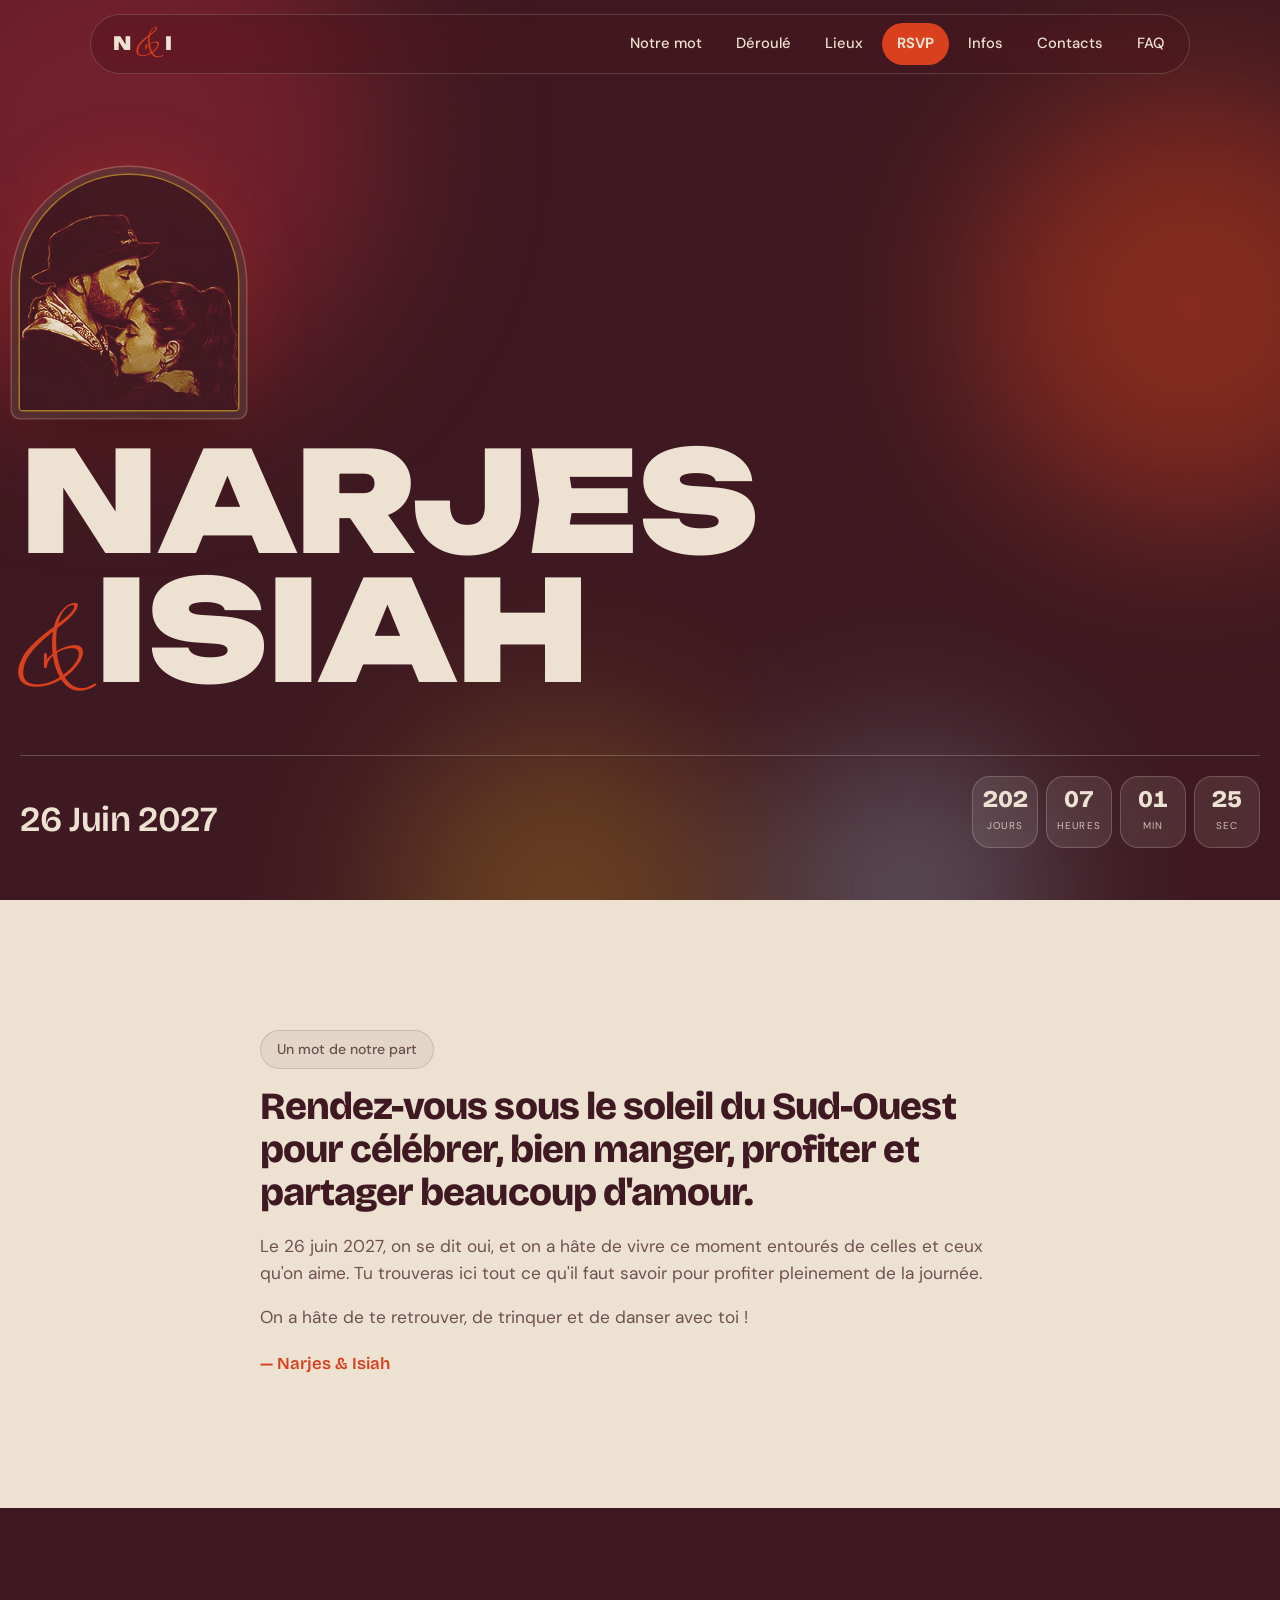
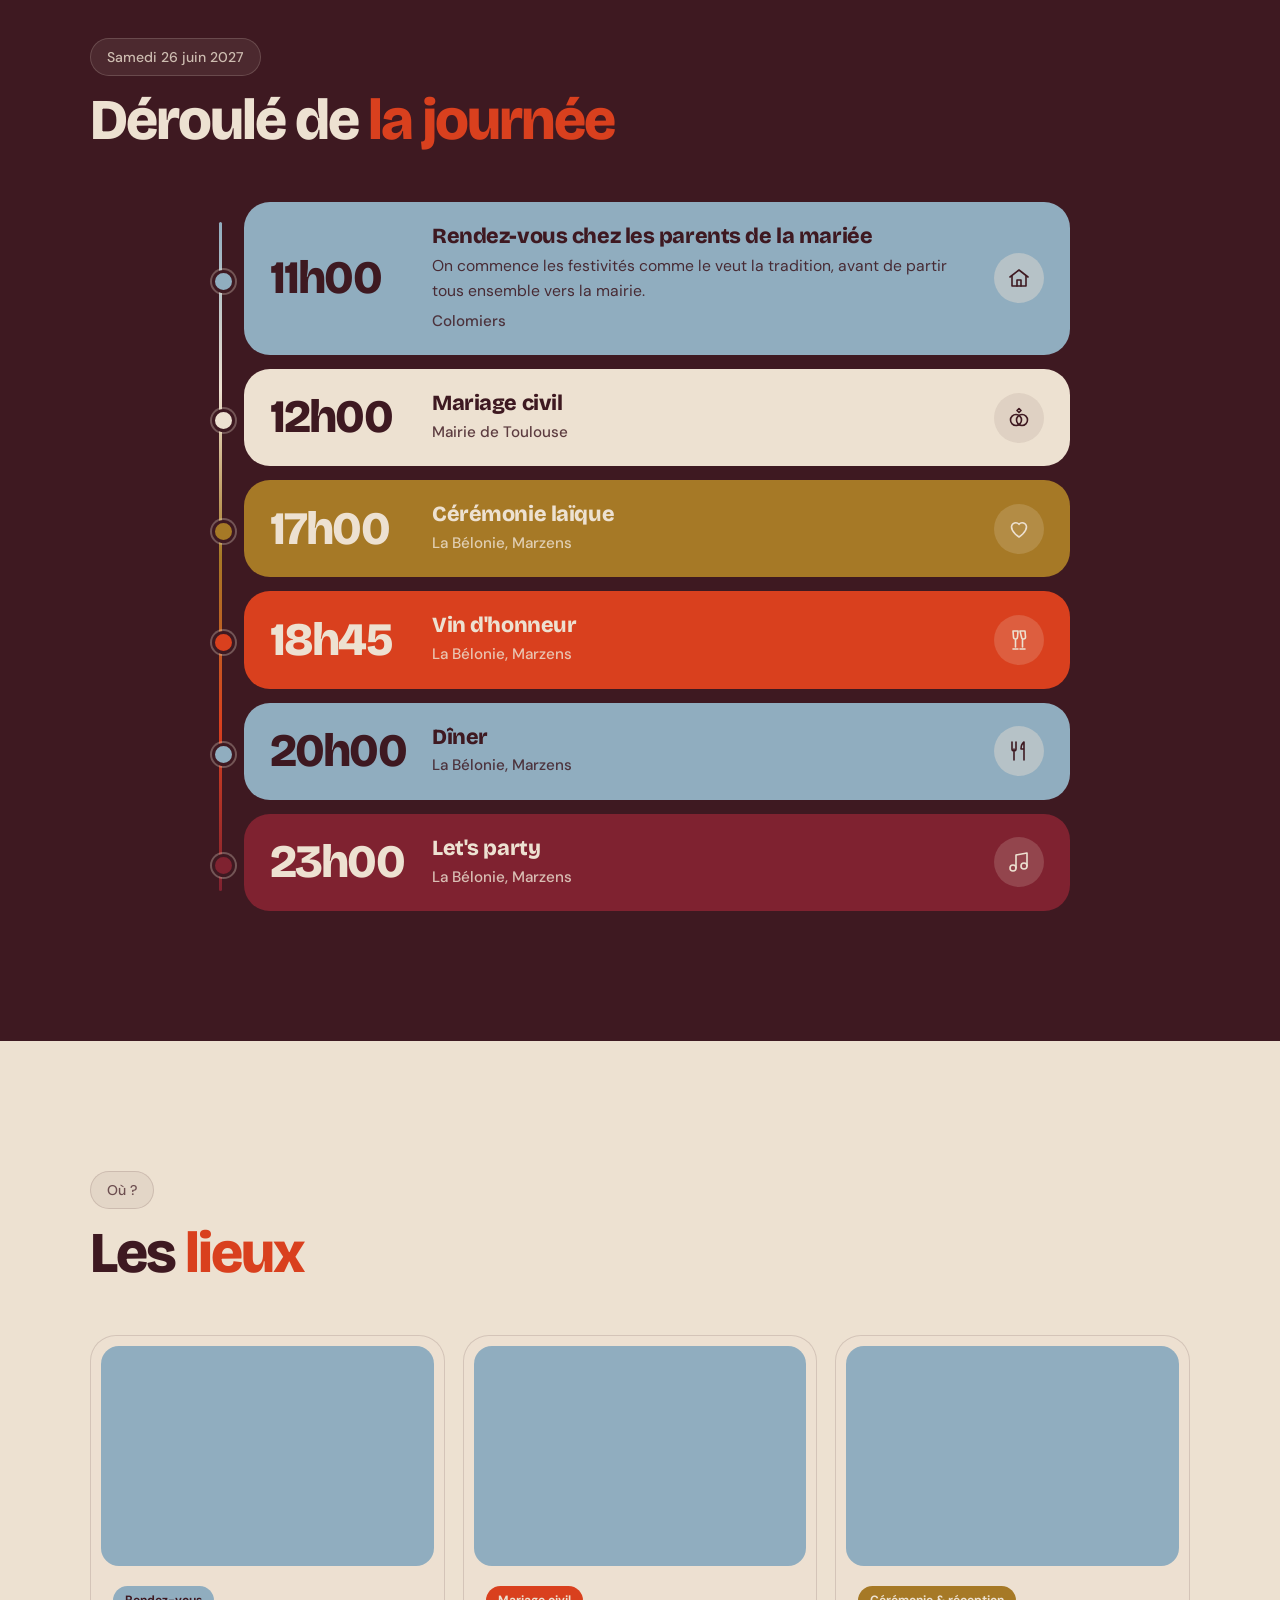
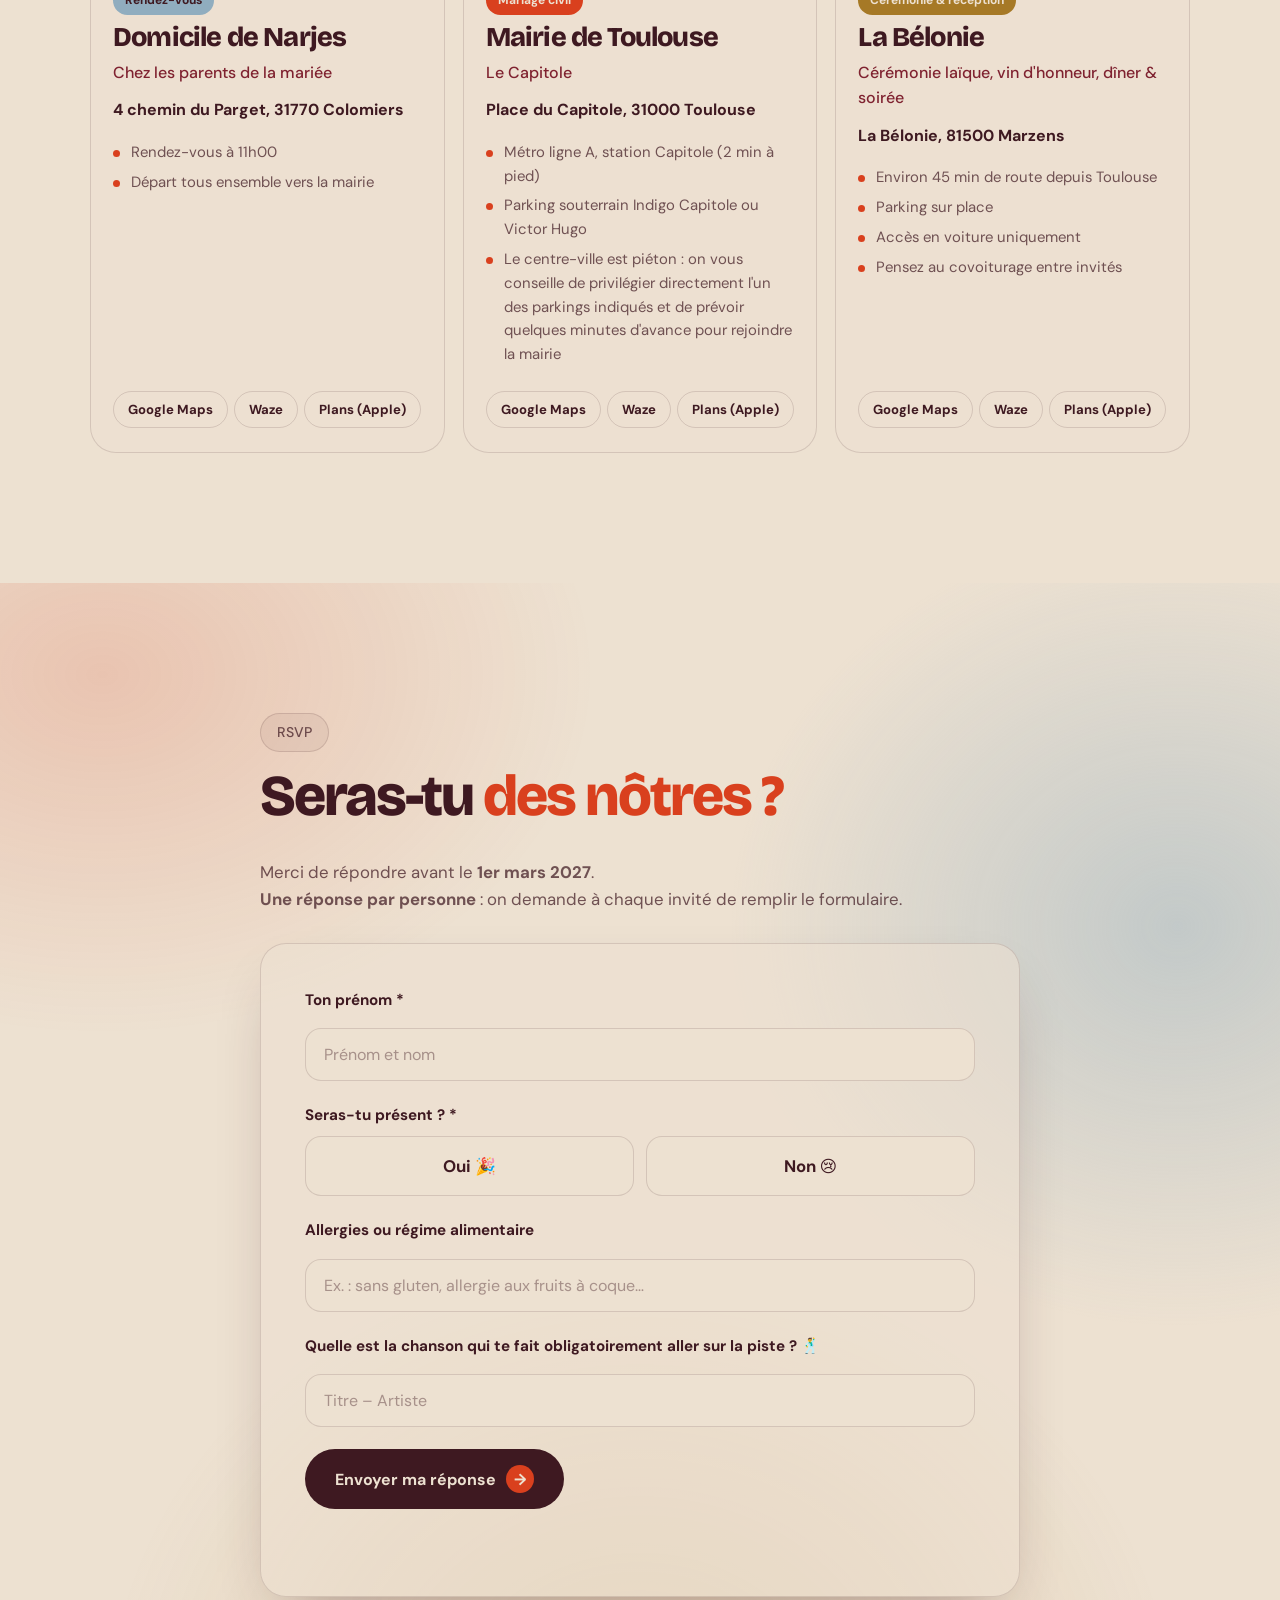
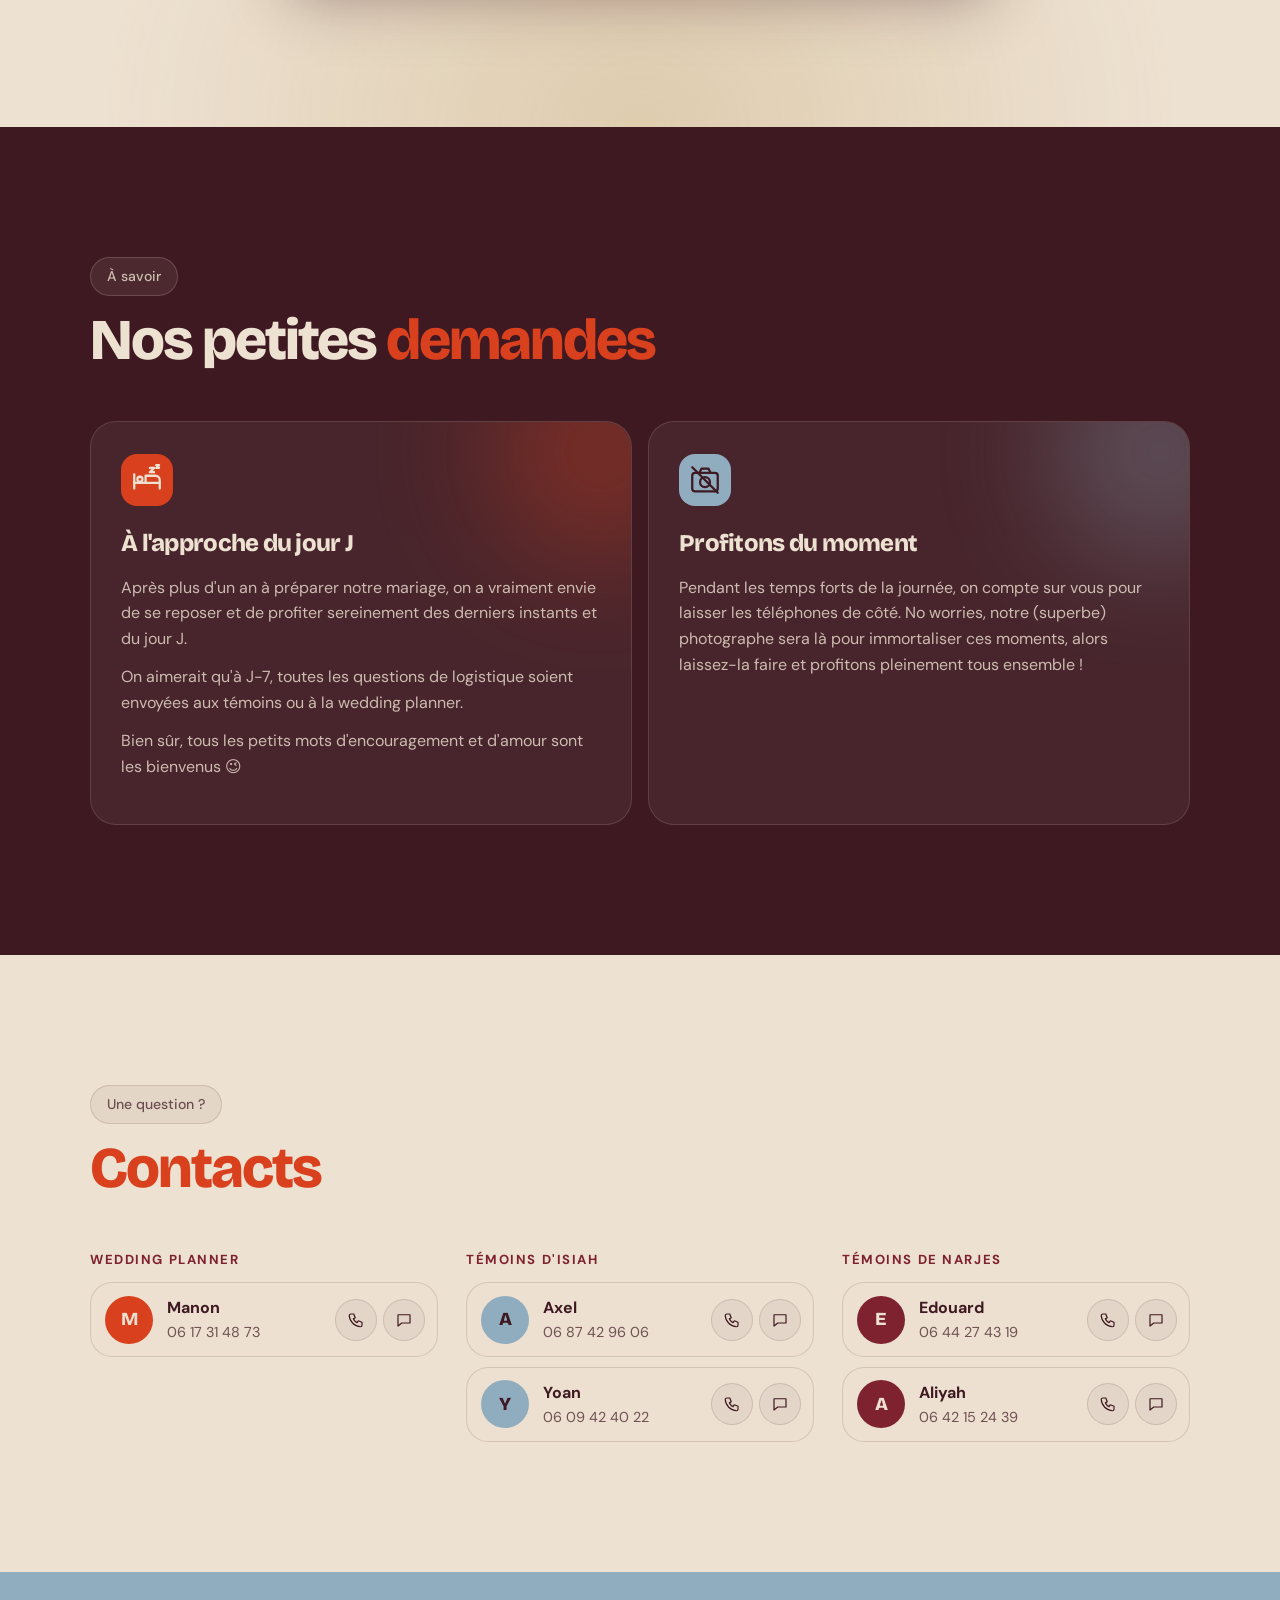
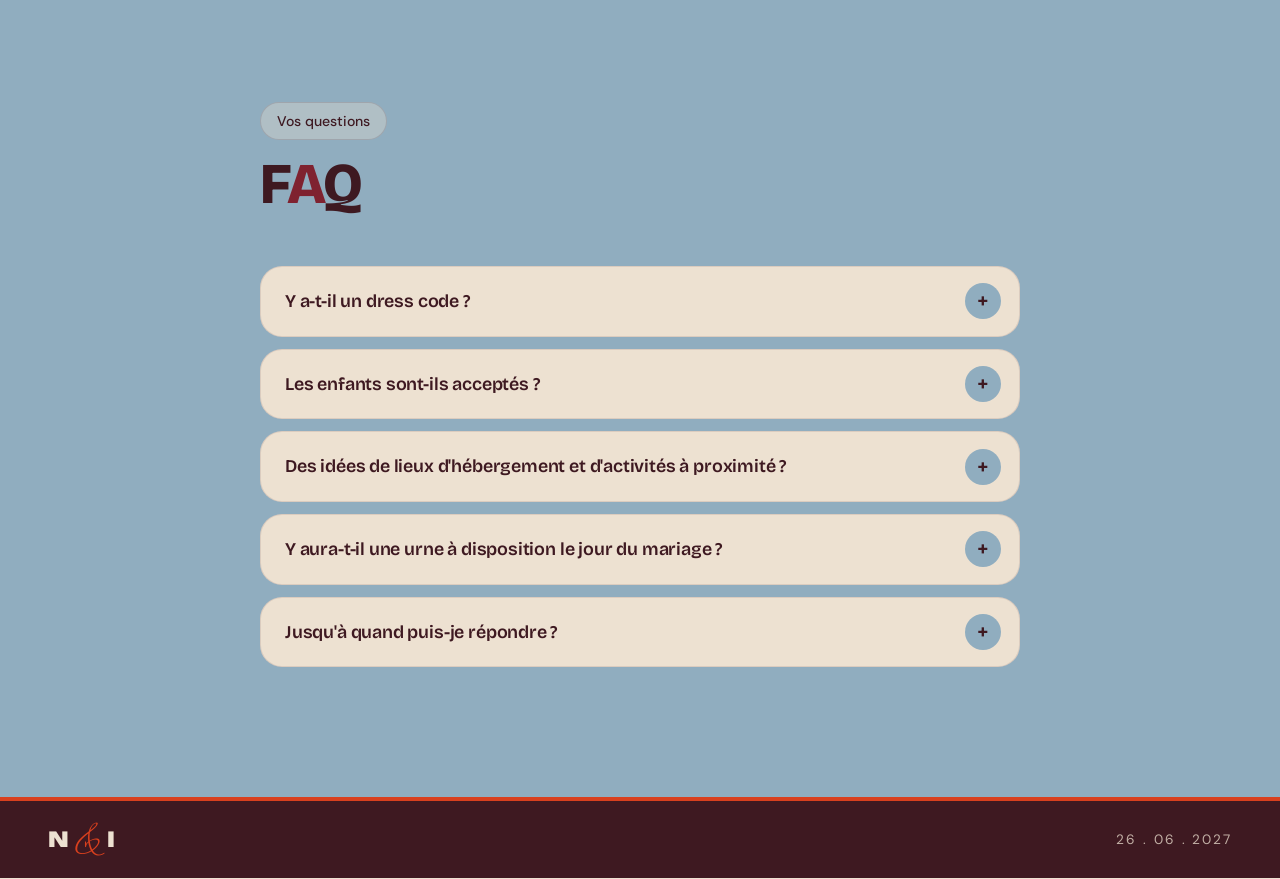
==== index.html @ 81d5602d "Add files via upload" ====
<!doctype html>
<html lang="fr">
<head>
  <meta charset="utf-8">
  <meta name="viewport" content="width=device-width, initial-scale=1">
  <title>Narjes & Isiah · 26.06.2027</title>
  <meta name="description" content="Toutes les infos pour célébrer le mariage de Narjes et Isiah.">
  <meta property="og:title" content="Narjes & Isiah · 26.06.2027">
  <meta property="og:description" content="Déroulé de la journée, lieux, RSVP et informations.">
  <meta property="og:image" content="accueil.jpg">
  <meta name="theme-color" content="#3E1921">
  <link rel="icon" href="data:image/svg+xml,<svg xmlns='http://www.w3.org/2000/svg' viewBox='0 0 100 100'><rect width='100' height='100' rx='22' fill='%233E1921'/><text x='50' y='66' font-size='44' text-anchor='middle' fill='%23EDE1D1' font-family='Arial Black'>N&amp;I</text></svg>">
  <link rel="preconnect" href="https://fonts.googleapis.com">
  <link rel="preconnect" href="https://fonts.gstatic.com" crossorigin>
  <link href="https://fonts.googleapis.com/css2?family=Unbounded:wght@700;900&family=Bricolage+Grotesque:opsz,wght@12..96,400;12..96,600;12..96,800&family=DM+Sans:ital,opsz,wght@0,9..40,400;0,9..40,500;0,9..40,700;1,9..40,400&family=Mrs+Saint+Delafield&display=swap" rel="stylesheet">
  <link rel="stylesheet" href="style.css?v=12">
</head>
<body>

<nav class="nav" id="nav">
  <a href="#accueil" class="nav-logo" aria-label="Accueil">N <span>&amp;</span> I</a>
  <ul class="nav-links" id="nav-links">
    <li><a href="#mot">Notre mot</a></li>
    <li><a href="#programme">Déroulé</a></li>
    <li><a href="#lieux">Lieux</a></li>
    <li><a href="#rsvp" class="nav-rsvp">RSVP</a></li>
    <li><a href="#infos">Infos</a></li>
    <li><a href="#contacts">Contacts</a></li>
    <li><a href="#faq">FAQ</a></li>
  </ul>
  <button class="nav-toggle" aria-label="Menu" aria-expanded="false" id="nav-toggle"><span></span><span></span></button>
</nav>

<!-- ACCUEIL -->
<header class="hero" id="accueil">
  <div class="blob b1"></div><div class="blob b2"></div><div class="blob b3"></div><div class="blob b4"></div>
  <div class="hero-contenu" id="hero-contenu">
    <figure class="hero-dessin"><img src="dessin.jpg" alt="Dessin de Narjes et Isiah"></figure>
    <h1 class="hero-titre" id="hero-titre">
      <span class="ligne" id="nom-a"></span>
      <span class="ligne"><span class="et">&amp;</span><span id="nom-b"></span></span>
    </h1>
    <div class="hero-bas">
      <p class="hero-date" id="hero-date"></p>
      <div class="compteur" id="compteur" aria-label="Compte à rebours">
        <div><b id="cd-j">–</b><span>jours</span></div>
        <div><b id="cd-h">–</b><span>heures</span></div>
        <div><b id="cd-m">–</b><span>min</span></div>
        <div><b id="cd-s">–</b><span>sec</span></div>
      </div>
    </div>
  </div>
</header>

<main>
  <!-- UN MOT -->
  <section class="section" id="mot">
    <div class="conteneur etroit mot apparait">
      <p class="etiquette">Un mot de notre part</p>
      <p class="mot-accroche" id="mot-accroche"></p>
      <div id="mot-texte"></div>
      <p class="mot-signature">— <span id="mot-signature"></span></p>
    </div>
  </section>

  <!-- DÉROULÉ -->
  <section class="section s-sombre" id="programme">
    <div class="conteneur">
      <p class="etiquette"><span id="programme-date"></span></p>
      <h2 class="titre">Déroulé de <em>la journée</em></h2>
      <ol class="timeline" id="timeline"></ol>
    </div>
  </section>

  <!-- LIEUX -->
  <section class="section" id="lieux">
    <div class="conteneur">
      <p class="etiquette">Où ?</p>
      <h2 class="titre">Les <em>lieux</em></h2>
      <div class="lieux" id="lieux-liste"></div>
    </div>
  </section>

  <!-- RSVP -->
  <section class="section s-degrade" id="rsvp">
    <div class="conteneur etroit">
      <p class="etiquette">RSVP</p>
      <h2 class="titre">Seras-tu <em>des nôtres&nbsp;?</em></h2>
      <p class="intro">Merci de répondre avant le <strong id="date-limite"></strong>.<br>
        <strong>Une réponse par personne</strong> : on demande à chaque invité de remplir le formulaire.</p>

      <form class="carte formulaire" id="form-rsvp" novalidate>
        <label class="champ">
          <span>Ton prénom *</span>
          <input type="text" name="nom" required autocomplete="name" placeholder="Prénom et nom">
        </label>

        <fieldset class="champ">
          <legend>Seras-tu présent ? *</legend>
          <div class="choix">
            <label class="pastille"><input type="radio" name="presence" value="oui" required><span>Oui 🎉</span></label>
            <label class="pastille"><input type="radio" name="presence" value="non"><span>Non 😢</span></label>
          </div>
        </fieldset>

        <div id="si-present">
          <label class="champ">
            <span>Allergies ou régime alimentaire</span>
            <input type="text" name="allergies" placeholder="Ex. : sans gluten, allergie aux fruits à coque…">
          </label>
          <label class="champ">
            <span>Quelle est la chanson qui te fait obligatoirement aller sur la piste ? 🕺</span>
            <input type="text" name="chanson" placeholder="Titre – Artiste">
          </label>
        </div>

        <input type="text" name="site" class="piege" tabindex="-1" autocomplete="off">

        <button type="submit" class="btn" id="btn-envoyer">Envoyer ma réponse <span class="fleche">→</span></button>
        <p class="form-statut" id="form-statut" role="status"></p>
      </form>

      <div class="carte merci" id="merci" hidden>
        <p class="merci-coeur">💜</p>
        <h3 id="merci-titre">Merci !</h3>
        <p id="merci-texte"></p>
        <button class="btn btn-lien" id="btn-autre">Répondre pour une autre personne</button>
      </div>
    </div>
  </section>

  <!-- NOS PETITES DEMANDES -->
  <section class="section s-sombre" id="infos">
    <div class="conteneur">
      <p class="etiquette">À savoir</p>
      <h2 class="titre">Nos petites <em>demandes</em></h2>
      <div class="infos" id="infos-liste"></div>
    </div>
  </section>

  <!-- CONTACTS -->
  <section class="section" id="contacts">
    <div class="conteneur">
      <p class="etiquette">Une question ?</p>
      <h2 class="titre"><em>Contacts</em></h2>
      <div id="contacts-liste"></div>
    </div>
  </section>

  <!-- FAQ -->
  <section class="section s-lavande" id="faq">
    <div class="conteneur etroit">
      <p class="etiquette">Vos questions</p>
      <h2 class="titre">F<em>A</em>Q</h2>
      <div class="faq" id="faq-liste"></div>
    </div>
  </section>
</main>

<footer class="pied">
  <p class="pied-logo">N <span>&amp;</span> I</p>
  <p class="pied-date" id="pied-date"></p>
</footer>

<script src="config.js?v=12"></script>
<script src="firebase-config.js?v=12"></script>
<script type="module" src="app.js?v=12"></script>
</body>
</html>
---- style.css ----
/* =========================================================
   Palette (uniquement) :
   Blue Heaven #90ADBF · Vintage Wine #3E1921 · Golden Green #A67926
   Orangeade #D9401E · Raspberry #7F2230 · Cream #EDE1D1
   ========================================================= */
:root {
  --bleu:      #90ADBF;
  --vin:       #3E1921;
  --or:        #A67926;
  --orange:    #D9401E;
  --framboise: #7F2230;
  --creme:     #EDE1D1;

  --texte:  #3E1921;
  --doux:   rgba(62, 25, 33, .72);
  --trait:  rgba(62, 25, 33, .14);
  --voile:  rgba(62, 25, 33, .05);
  --carte:  rgba(237, 225, 209, .55);
  --ombre:  0 26px 60px -30px rgba(62, 25, 33, .45);
  --grad:   linear-gradient(100deg, var(--orange), var(--or) 50%, var(--bleu));

  --impact:  "Unbounded", "Arial Black", system-ui, sans-serif;
  --display: "Bricolage Grotesque", "Arial Black", system-ui, sans-serif;
  --sans:    "DM Sans", system-ui, sans-serif;
  --script:  "Mrs Saint Delafield", "Brush Script MT", cursive;
  --r: 26px;
}

* { box-sizing: border-box; }
html { scroll-behavior: smooth; scroll-padding-top: 90px; overflow-x: clip; }
body { margin: 0; font-family: var(--sans); color: var(--texte); background: var(--creme); line-height: 1.6; -webkit-font-smoothing: antialiased; overflow-x: clip; }
img { max-width: 100%; display: block; }
a { color: inherit; }
h1, h2, h3, h4 { margin: 0; }
::selection { background: var(--orange); color: var(--creme); }

/* ---------- NAV (pilule flottante) ---------- */
.nav {
  position: fixed; top: 14px; left: 50%; transform: translateX(-50%); z-index: 50;
  width: min(1100px, calc(100% - 28px));
  display: flex; align-items: center; justify-content: space-between; gap: 16px;
  padding: 8px 10px 8px 22px; border-radius: 999px;
  background: rgba(62, 25, 33, .45); backdrop-filter: blur(16px) saturate(1.3); -webkit-backdrop-filter: blur(16px) saturate(1.3);
  border: 1px solid rgba(237,225,209,.18); transition: background .3s;
}
.nav.solide { background: rgba(62, 25, 33, .92); }
.nav-logo { font-family: var(--impact); font-weight: 900; font-size: 1.15rem; letter-spacing: -.01em; color: var(--creme); text-decoration: none; white-space: nowrap; }
.nav-logo span { font-family: var(--script); font-weight: 400; font-size: 2.1em; line-height: 0; vertical-align: -.14em; color: var(--orange); padding: 0 .06em; }
.nav-links { display: flex; gap: 4px; list-style: none; margin: 0; padding: 0; }
.nav-links a { display: block; color: var(--creme); text-decoration: none; font-weight: 500; font-size: .92rem; padding: 9px 15px; border-radius: 999px; transition: background .2s; }
.nav-links a:hover { background: rgba(237,225,209,.12); }
.nav-links a.nav-rsvp { background: var(--orange); color: var(--creme); font-weight: 700; }
.nav-links a.nav-rsvp:hover { background: var(--framboise); }
.nav-toggle { display: none; width: 44px; height: 44px; border-radius: 50%; border: 0; background: rgba(237,225,209,.12); cursor: pointer; padding: 0; }
.nav-toggle span { display: block; width: 18px; height: 2px; background: var(--creme); margin: 5px auto; transition: .3s; }
.nav-toggle[aria-expanded=true] span:first-child { transform: translateY(3.5px) rotate(45deg); }
.nav-toggle[aria-expanded=true] span:last-child { transform: translateY(-3.5px) rotate(-45deg); }

@media (max-width: 900px) {
  .nav-toggle { display: block; }
  .nav-links {
    position: absolute; top: calc(100% + 10px); left: 0; right: 0; flex-direction: column; gap: 4px;
    background: rgba(62,25,33,.97); backdrop-filter: blur(16px); border-radius: 24px; padding: 0 10px;
    max-height: 0; overflow: hidden; transition: max-height .35s ease, padding .35s;
  }
  .nav-links.ouvert { max-height: 460px; padding: 10px; }
  .nav-links a { padding: 14px 18px; font-size: 1rem; }
}

/* ---------- ACCUEIL ---------- */
.hero { position: relative; min-height: 100svh; display: flex; align-items: flex-end; overflow: hidden; color: var(--creme); background: var(--vin); }
.blob { position: absolute; border-radius: 50%; filter: blur(80px); opacity: .55; animation: flotte 14s ease-in-out infinite alternate; }
.b1 { width: 42vw; height: 42vw; background: var(--framboise); left: -12vw; top: -10vw; opacity: .8; }
.b2 { width: 34vw; height: 34vw; background: var(--orange); right: -10vw; top: 10vh; animation-delay: -5s; opacity: .45; }
.b3 { width: 28vw; height: 28vw; background: var(--or); left: 30vw; bottom: -14vw; animation-delay: -9s; opacity: .4; }
.b4 { width: 22vw; height: 22vw; background: var(--bleu); right: 18vw; bottom: -10vw; animation-delay: -3s; opacity: .35; }
@keyframes flotte { to { transform: translate(6vw, -4vw) scale(1.15); } }

.hero-contenu { position: relative; z-index: 2; width: min(1240px, 100% - 40px); margin: 0 auto; padding: 120px 0 52px; }
.hero-dessin {
  position: relative; margin: 0 0 clamp(18px, 3vh, 30px); width: clamp(150px, 17vw, 230px); aspect-ratio: 1 / 1.08;
  border-radius: 999px 999px 26px 26px; overflow: hidden; padding: 0;
  box-shadow: 0 0 0 1.5px var(--or), 0 0 0 8px rgba(62,25,33,.6), 0 0 0 9.5px rgba(237,225,209,.25), 0 30px 60px -20px rgba(0,0,0,.6), 0 0 80px -10px rgba(217,64,30,.45);
  animation: monte 1.1s cubic-bezier(.2,.8,.2,1) both;
}
.hero-dessin img { width: 100%; height: 100%; object-fit: cover; object-position: 50% 30%; transition: transform 1.2s cubic-bezier(.2,.8,.2,1); }
.hero-dessin:hover img { transform: scale(1.05); }
.hero-dessin::after { content: ""; position: absolute; inset: 0; background: radial-gradient(120% 90% at 50% 20%, transparent 55%, rgba(62,25,33,.55)); pointer-events: none; }
.hero-titre { display: inline-block; font-family: var(--impact); font-weight: 900; text-transform: uppercase; font-size: 9vw; line-height: .92; letter-spacing: -.01em; }
.hero-titre .ligne { display: block; white-space: nowrap; animation: monte 1s cubic-bezier(.2,.8,.2,1) both; }
.hero-titre .ligne + .ligne { animation-delay: .15s; }
@keyframes monte { from { opacity: 0; transform: translateY(40px); } }
.hero-titre .et { font-family: var(--script); font-weight: 400; text-transform: none; color: var(--orange); font-size: .8em; letter-spacing: 0; margin-right: .12em; vertical-align: -.02em; }

.hero-bas { display: flex; align-items: flex-end; justify-content: space-between; gap: 20px; flex-wrap: wrap; margin-top: clamp(20px, 4vh, 40px); padding-top: 20px; border-top: 1px solid rgba(237,225,209,.25); animation: monte 1s .3s cubic-bezier(.2,.8,.2,1) both; }
.hero-date { margin: 0; font-family: var(--display); font-weight: 600; font-size: clamp(1.4rem, 3vw, 2.2rem); letter-spacing: -.01em; }
.compteur { display: flex; gap: 8px; }
.compteur div { min-width: 66px; padding: 10px 8px; border-radius: 18px; text-align: center; background: rgba(237,225,209,.1); border: 1px solid rgba(237,225,209,.22); backdrop-filter: blur(12px); }
.compteur b { display: block; font-family: var(--display); font-size: 1.5rem; font-weight: 800; line-height: 1; font-variant-numeric: tabular-nums; }
.compteur span { font-size: .62rem; text-transform: uppercase; letter-spacing: .12em; opacity: .8; }

@media (max-width: 700px) {
  .hero-contenu { padding-bottom: 36px; }
  .hero-dessin { width: 150px; }
  .hero-date { font-size: 1.35rem; }
  .compteur { gap: 6px; }
  .compteur div { min-width: 52px; padding: 6px 6px; border-radius: 14px; }
  .compteur b { font-size: 1.05rem; }
  .compteur span { font-size: .5rem; letter-spacing: .08em; }
}

/* ---------- SECTIONS ---------- */
.section { padding: clamp(80px, 11vw, 130px) 20px; position: relative; }
.s-sombre { background: var(--vin); color: var(--creme); }
.s-lavande { background: var(--bleu); }
.s-degrade { background: radial-gradient(55% 45% at 8% 8%, rgba(217,64,30,.18), transparent 70%), radial-gradient(50% 50% at 92% 30%, rgba(144,173,191,.45), transparent 70%), radial-gradient(60% 60% at 50% 100%, rgba(166,121,38,.2), transparent 70%), var(--creme); }
.conteneur { max-width: 1100px; margin: 0 auto; }
.conteneur.etroit { max-width: 760px; }
.etiquette { display: inline-flex; align-items: center; margin: 0 0 16px; padding: 7px 16px; border-radius: 999px; background: var(--voile); border: 1px solid var(--trait); font-weight: 500; font-size: .88rem; color: var(--doux); }
.s-sombre .etiquette { background: rgba(237,225,209,.08); border-color: rgba(237,225,209,.18); color: rgba(237,225,209,.8); }
.s-lavande .etiquette { background: rgba(237,225,209,.35); border-color: rgba(62,25,33,.15); color: var(--vin); }
.titre { font-family: var(--display); font-weight: 800; font-size: clamp(2.1rem, 5vw, 3.6rem); line-height: 1; letter-spacing: -.035em; margin-bottom: clamp(30px, 4.5vw, 52px); }
.titre em { font-style: normal; color: var(--orange); }
.s-sombre .titre em { color: var(--orange); }
.s-lavande .titre em { color: var(--framboise); }
.intro { margin: -18px 0 30px; color: var(--doux); font-size: 1.05rem; }
.carte { background: var(--carte); color: var(--texte); border-radius: var(--r); border: 1px solid var(--trait); }

/* ---------- BOUTONS ---------- */
.btn {
  display: inline-flex; align-items: center; justify-content: center; gap: 10px; cursor: pointer; border: 0; text-decoration: none;
  font: 700 1rem var(--sans); padding: 16px 30px; border-radius: 999px; color: var(--creme); background: var(--vin);
  transition: transform .2s, box-shadow .2s, background .2s;
}
.btn:hover { transform: translateY(-2px); box-shadow: 0 12px 30px -10px rgba(217,64,30,.6); }
.btn .fleche { display: inline-grid; place-items: center; width: 28px; height: 28px; border-radius: 50%; background: var(--orange); color: var(--creme); transition: transform .2s; }
.btn:hover .fleche { transform: translateX(4px); }
.btn:disabled { opacity: .6; cursor: wait; transform: none; }
.btn-lien { background: none; color: var(--orange); padding: 10px; text-decoration: underline; font-weight: 700; }
.btn-lien:hover { box-shadow: none; }
.btn-secondaire { background: transparent; color: var(--vin); padding: 9px 14px; font-size: .82rem; border: 1px solid var(--trait); }
.btn-secondaire:hover { background: var(--vin); color: var(--creme); box-shadow: none; }

/* ---------- UN MOT ---------- */
.mot { text-align: left; }
.mot-accroche { font-family: var(--display); font-weight: 800; font-size: clamp(1.5rem, 3.2vw, 2.4rem); line-height: 1.12; letter-spacing: -.025em; margin: 0 0 1.2rem; }
.mot #mot-texte p { font-size: 1.08rem; color: var(--doux); margin: 0 0 1rem; }
.mot-signature { font-family: var(--display); font-weight: 600; font-size: 1.05rem; color: var(--orange); margin: 1.2rem 0 0; }

/* ---------- DÉROULÉ (vertical) ---------- */
.timeline { list-style: none; margin: 0 auto; padding: 0 0 0 34px; max-width: 860px; display: grid; gap: 14px; position: relative; }
.timeline::before { content: ""; position: absolute; left: 9px; top: 20px; bottom: 20px; width: 3px; border-radius: 3px; background: linear-gradient(var(--bleu), var(--creme), var(--or), var(--orange), var(--framboise)); }
.etape { position: relative; display: grid; grid-template-columns: 140px 1fr auto; align-items: center; gap: 22px; border-radius: var(--r); padding: 22px 26px; color: var(--vin); }
.etape::before { content: ""; position: absolute; left: -32px; top: 50%; width: 17px; height: 17px; margin-top: -8.5px; border-radius: 50%; background: inherit; border: 3px solid var(--vin); box-shadow: 0 0 0 2px rgba(237,225,209,.3); }
.t0 { background: var(--bleu); }
.t1 { background: var(--creme); }
.t2 { background: var(--or); color: var(--creme); }
.t3 { background: var(--orange); color: var(--creme); }
.t4 { background: var(--framboise); color: var(--creme); }
.etape-heure { font-family: var(--display); font-weight: 800; font-size: clamp(2rem, 4vw, 2.9rem); line-height: 1; letter-spacing: -.04em; }
.etape-corps { min-width: 0; }
.etape-titre { font-family: var(--display); font-weight: 800; font-size: 1.35rem; letter-spacing: -.02em; line-height: 1.15; margin: 0 0 4px; }
.etape-desc { margin: 0 0 6px; font-size: .98rem; opacity: .88; }
.etape-lieu { margin: 0; opacity: .82; font-size: .95rem; font-weight: 500; }
.etape-icone { width: 50px; height: 50px; border-radius: 50%; display: grid; place-items: center; background: rgba(237,225,209,.4); }
.t1 .etape-icone { background: rgba(62,25,33,.08); }
.t2 .etape-icone, .t3 .etape-icone, .t4 .etape-icone { background: rgba(237,225,209,.18); }
.etape-icone svg { width: 24px; height: 24px; }

/* ---------- LIEUX (3 alignés) ---------- */
.lieux { display: grid; grid-template-columns: repeat(3, 1fr); gap: 18px; }
.lieu { overflow: hidden; display: flex; flex-direction: column; transition: transform .3s, box-shadow .3s; }
.lieu:hover { transform: translateY(-4px); box-shadow: var(--ombre); }
.lieu iframe { width: calc(100% - 20px); margin: 10px 10px 0; height: 220px; border: 0; border-radius: 18px; display: block; background: var(--bleu); }
.lieu-corps { padding: 20px 22px 24px; display: flex; flex-direction: column; gap: 8px; flex: 1; }
.lieu-badge { align-self: flex-start; font-size: .75rem; font-weight: 700; padding: 5px 12px; border-radius: 999px; background: var(--bleu); color: var(--vin); }
.lieu:nth-child(2) .lieu-badge { background: var(--orange); color: var(--creme); }
.lieu:nth-child(3) .lieu-badge { background: var(--or); color: var(--creme); }
.lieu h3 { font-family: var(--display); font-weight: 800; font-size: 1.7rem; letter-spacing: -.03em; line-height: 1.05; }
.lieu-sous { color: var(--framboise); margin: 0; font-weight: 500; }
.lieu-adresse { font-weight: 700; margin: 4px 0 0; }
.lieu ul { margin: 4px 0 10px; padding: 0; list-style: none; color: var(--doux); font-size: .93rem; }
.lieu li { padding-left: 18px; position: relative; margin: 6px 0; }
.lieu li::before { content: ""; position: absolute; left: 0; top: .6em; width: 7px; height: 7px; border-radius: 50%; background: var(--orange); }
.lieu-actions { display: flex; gap: 6px; flex-wrap: wrap; margin-top: auto; }
@media (max-width: 980px) { .lieux { grid-template-columns: 1fr; max-width: 560px; margin: 0 auto; } }

/* ---------- FORMULAIRE ---------- */
.formulaire { padding: clamp(24px, 5vw, 44px); display: grid; gap: 22px; box-shadow: var(--ombre); }
.champ { display: grid; gap: 8px; border: 0; padding: 0; margin: 0; }
.champ > span, .champ legend { font-weight: 700; font-size: .95rem; color: var(--texte); padding: 0; margin-bottom: 8px; }
input[type=text], input[type=email], input[type=password], textarea {
  width: 100%; font: 400 1rem var(--sans); color: var(--texte);
  padding: 15px 18px; border-radius: 16px; border: 1.5px solid var(--trait); background: var(--creme); transition: border-color .2s, box-shadow .2s;
}
input::placeholder { color: rgba(62,25,33,.4); }
input:focus, textarea:focus { outline: none; border-color: var(--orange); box-shadow: 0 0 0 5px rgba(217,64,30,.15); }
.choix { display: grid; grid-template-columns: 1fr 1fr; gap: 12px; }
.pastille { cursor: pointer; }
.pastille input { position: absolute; opacity: 0; pointer-events: none; }
.pastille span { display: block; text-align: center; padding: 16px 10px; border-radius: 16px; border: 1.5px solid var(--trait); background: var(--creme); font-weight: 700; font-size: 1.05rem; transition: .2s; }
.pastille:hover span { border-color: var(--orange); }
.pastille input:checked + span { background: var(--orange); border-color: var(--orange); color: var(--creme); transform: scale(1.02); }
.pastille input[value=non]:checked + span { background: var(--bleu); border-color: var(--bleu); color: var(--vin); }
.pastille input:focus-visible + span { box-shadow: 0 0 0 5px rgba(217,64,30,.2); }
#si-present { display: grid; gap: 22px; }
#si-present[hidden] { display: none; }
.piege { position: absolute; left: -9999px; }
.formulaire .btn { justify-self: start; }
.form-statut { margin: 0; min-height: 1.4em; font-size: .95rem; }
.form-statut.erreur { color: var(--framboise); font-weight: 700; }
.champ.invalide input, .champ.invalide .pastille span { border-color: var(--framboise); }
.merci { padding: 48px 30px; text-align: center; box-shadow: var(--ombre); }
.merci-coeur { font-size: 3rem; margin: 0; animation: battement 1.2s ease-in-out infinite; }
@keyframes battement { 50% { transform: scale(1.15); } }
.merci h3 { font-family: var(--display); font-weight: 800; font-size: 2.2rem; letter-spacing: -.03em; margin: 6px 0 8px; }

/* ---------- NOS PETITES DEMANDES ---------- */
.infos { display: grid; grid-template-columns: repeat(auto-fit, minmax(320px, 1fr)); gap: 16px; }
.info { background: rgba(237,225,209,.06); color: var(--creme); padding: 32px 30px; border: 1px solid rgba(237,225,209,.14); position: relative; overflow: hidden; }
.info::after { content: ""; position: absolute; width: 220px; height: 220px; border-radius: 50%; right: -80px; top: -80px; background: var(--orange); filter: blur(60px); opacity: .35; }
.info:nth-child(2)::after { background: var(--bleu); opacity: .3; }
.info > * { position: relative; z-index: 1; }
.info-icone { width: 52px; height: 52px; border-radius: 16px; display: grid; place-items: center; background: var(--orange); color: var(--creme); margin-bottom: 18px; }
.info:nth-child(2) .info-icone { background: var(--bleu); color: var(--vin); }
.info-icone svg { width: 34px; height: 34px; }
.info h3 { font-family: var(--display); font-weight: 800; font-size: 1.5rem; letter-spacing: -.03em; margin-bottom: 12px; }
.info p { margin: 0 0 .8rem; color: rgba(237,225,209,.8); }

/* ---------- CONTACTS ---------- */
.temoins-groupes { display: grid; grid-template-columns: repeat(auto-fit, minmax(290px, 1fr)); gap: 28px; }
.temoins-groupe h4 { font-weight: 700; font-size: .82rem; text-transform: uppercase; letter-spacing: .12em; color: var(--framboise); margin: 0 0 12px; }
.temoins-grille { display: grid; gap: 10px; }
.temoin { display: flex; align-items: center; gap: 14px; padding: 12px 12px 12px 14px; border-radius: 22px; background: var(--carte); border: 1px solid var(--trait); transition: box-shadow .2s, transform .2s; }
.temoin:hover { transform: translateY(-2px); box-shadow: var(--ombre); }
.avatar { flex: 0 0 48px; height: 48px; border-radius: 50%; display: grid; place-items: center; font-family: var(--display); font-weight: 800; font-size: 1.15rem; color: var(--creme); background: var(--orange); }
.temoins-groupe:nth-child(2) .avatar { background: var(--bleu); color: var(--vin); }
.temoins-groupe:nth-child(3) .avatar { background: var(--framboise); }
.temoin-infos { flex: 1; min-width: 0; }
.temoin-nom { font-weight: 700; margin: 0; }
.temoin-tel { margin: 0; color: var(--doux); font-size: .9rem; }
.temoin-actions { display: flex; gap: 6px; }
.rond { width: 42px; height: 42px; border-radius: 50%; display: grid; place-items: center; background: var(--voile); border: 1px solid var(--trait); color: var(--vin); text-decoration: none; transition: .2s; }
.rond:hover { background: var(--vin); color: var(--creme); }
.rond svg { width: 18px; height: 18px; }

/* ---------- FAQ ---------- */
.faq { display: grid; gap: 12px; }
.faq details { background: var(--creme); border-radius: 22px; border: 1px solid rgba(62,25,33,.1); transition: box-shadow .25s; }
.faq details[open] { box-shadow: var(--ombre); }
.faq summary { list-style: none; cursor: pointer; padding: 20px 70px 20px 24px; position: relative; font-family: var(--display); font-weight: 600; font-size: 1.12rem; letter-spacing: -.01em; }
.faq summary::-webkit-details-marker { display: none; }
.faq summary::after { content: "+"; position: absolute; right: 18px; top: 50%; transform: translateY(-50%); width: 36px; height: 36px; border-radius: 50%; display: grid; place-items: center; background: var(--bleu); color: var(--vin); font-size: 1.4rem; transition: transform .3s, background .3s; }
.faq details[open] summary::after { transform: translateY(-50%) rotate(45deg); background: var(--orange); color: var(--creme); }
.faq details p { margin: 0; padding: 0 24px 22px; color: var(--doux); }
.couleurs { display: inline-flex; gap: 6px; vertical-align: middle; margin-left: 8px; }
.couleurs i { width: 20px; height: 20px; border-radius: 50%; display: inline-block; box-shadow: 0 0 0 2px var(--creme), 0 0 0 3px var(--trait); }
.a-venir { color: var(--framboise); }

/* ---------- BANDEAU DE FIN ---------- */
.pied { background: var(--vin); color: var(--creme); display: flex; align-items: center; justify-content: space-between; gap: 16px; padding: 22px clamp(20px, 4vw, 48px); border-top: 4px solid var(--orange); }
.pied-logo { margin: 0; font-family: var(--impact); font-weight: 900; font-size: 1.3rem; }
.pied-logo span { font-family: var(--script); font-weight: 400; font-size: 2em; line-height: 0; vertical-align: -.14em; color: var(--orange); padding: 0 .06em; }
.pied-date { margin: 0; font-size: .85rem; letter-spacing: .14em; opacity: .75; }

/* ---------- APPARITION ---------- */
.apparait { opacity: 0; transform: translateY(36px) scale(.98); transition: opacity .8s cubic-bezier(.2,.8,.2,1), transform .8s cubic-bezier(.2,.8,.2,1); }
.apparait.visible { opacity: 1; transform: none; }
.etape.apparait.visible { transition: opacity .8s, transform .4s; }
.etape.apparait.visible:hover { transform: translateX(6px); }
@media (prefers-reduced-motion: reduce) {
  *, *::before, *::after { animation: none !important; }
  .apparait { opacity: 1; transform: none; }
  html { scroll-behavior: auto; }
}

/* ---------- MOBILE ---------- */
@media (max-width: 820px) {
  .timeline { padding-left: 26px; }
  .timeline::before { left: 5px; }
  .etape { grid-template-columns: 1fr auto; gap: 8px 14px; padding: 20px; }
  .etape::before { left: -28px; }
  .etape-heure { grid-column: 1; grid-row: 1; font-size: 2rem; }
  .etape-icone { grid-column: 2; grid-row: 1; width: 42px; height: 42px; }
  .etape-corps { grid-column: 1 / -1; }
  .etape-titre { font-size: 1.2rem; }
  .infos, .temoins-groupes { grid-template-columns: 1fr; }
  .formulaire .btn { justify-self: stretch; }
}

/* ---------- ESPACE MARIÉS (admin) ---------- */
.admin { max-width: 1100px; margin: 0 auto; padding: 40px 20px 80px; }
.admin h1 { font-family: var(--display); font-weight: 800; font-size: 2.8rem; letter-spacing: -.04em; margin: 0 0 4px; text-align: center; }
.admin .carte { padding: 28px; }
.connexion { max-width: 400px; margin: 30px auto; display: grid; gap: 14px; }
.stats { display: grid; grid-template-columns: repeat(auto-fit, minmax(160px, 1fr)); gap: 14px; margin: 24px 0; }
.stat { padding: 22px; text-align: center; border-radius: 24px; color: var(--creme); }
.stat b { display: block; font-family: var(--display); font-size: 2.8rem; font-weight: 800; line-height: 1; }
.stat span { font-size: .8rem; font-weight: 700; }
.stat:nth-child(1) { background: var(--orange); }
.stat:nth-child(2) { background: var(--vin); }
.stat:nth-child(3) { background: var(--framboise); }
.stat:nth-child(4) { background: var(--bleu); color: var(--vin); }
.barre-outils { display: flex; gap: 10px; flex-wrap: wrap; justify-content: space-between; align-items: center; margin-bottom: 14px; }
.tableau-wrap { overflow-x: auto; }
table { width: 100%; border-collapse: collapse; font-size: .92rem; }
th, td { text-align: left; padding: 12px 10px; border-bottom: 1px solid var(--trait); vertical-align: top; }
th { font-weight: 700; color: var(--doux); font-size: .75rem; letter-spacing: .1em; text-transform: uppercase; }
.tag { display: inline-block; padding: 3px 12px; border-radius: 999px; font-size: .8rem; font-weight: 700; }
.tag.oui { background: var(--orange); color: var(--creme); }
.tag.non { background: var(--bleu); color: var(--vin); }
.suppr { background: none; border: 0; cursor: pointer; color: var(--doux); font-size: 1.1rem; }
.suppr:hover { color: var(--orange); }
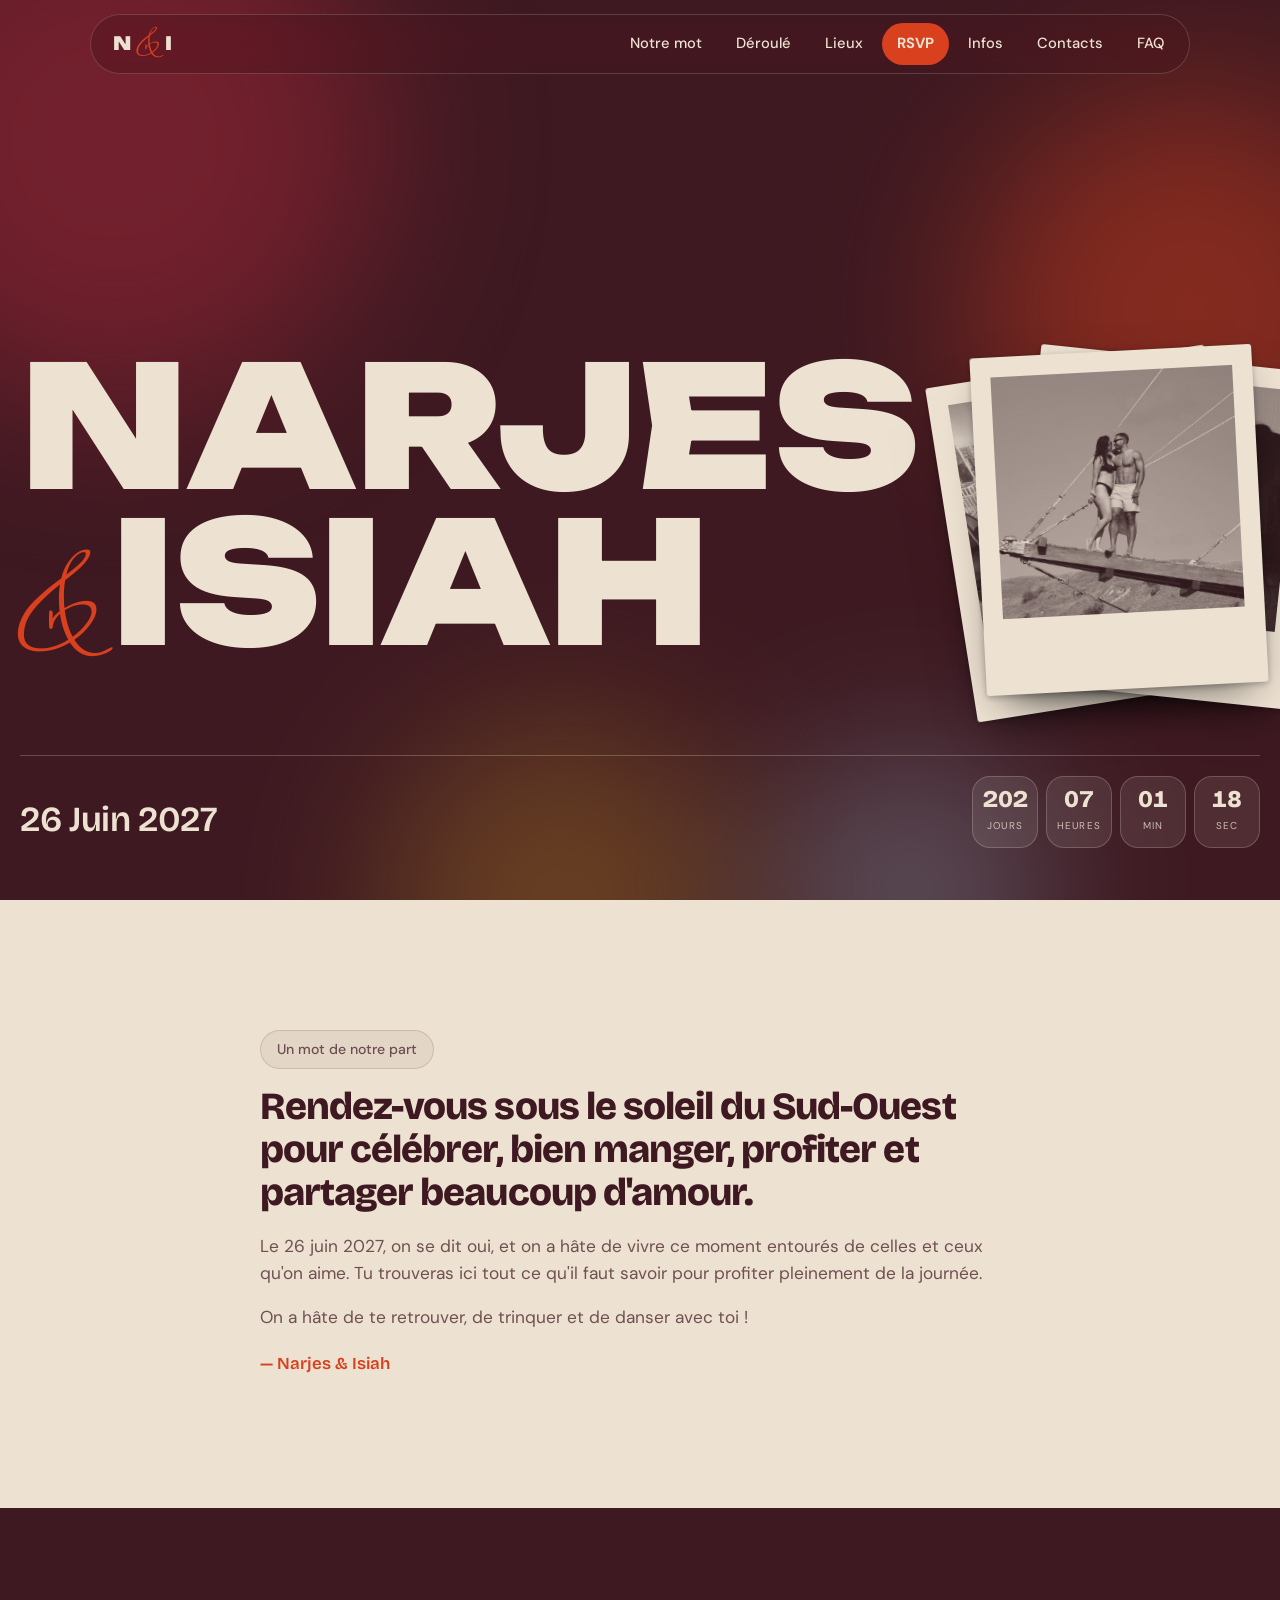
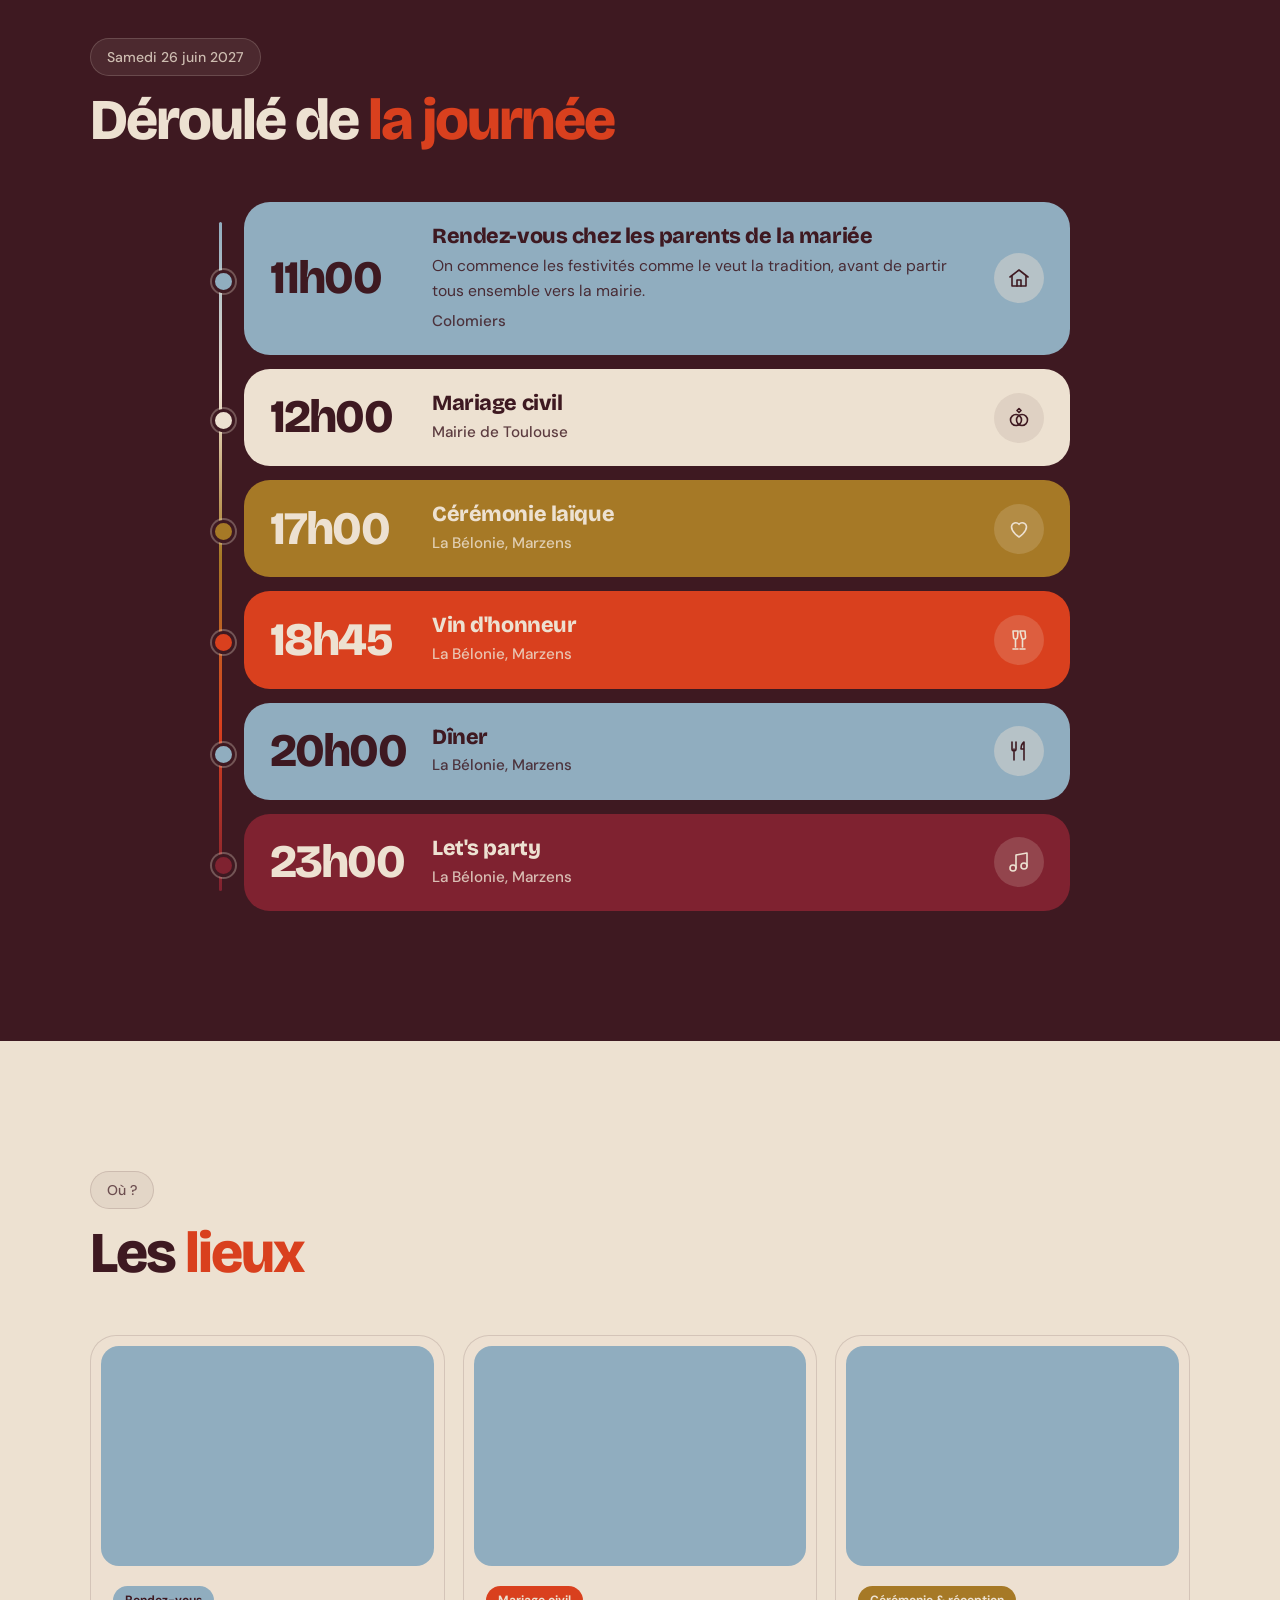
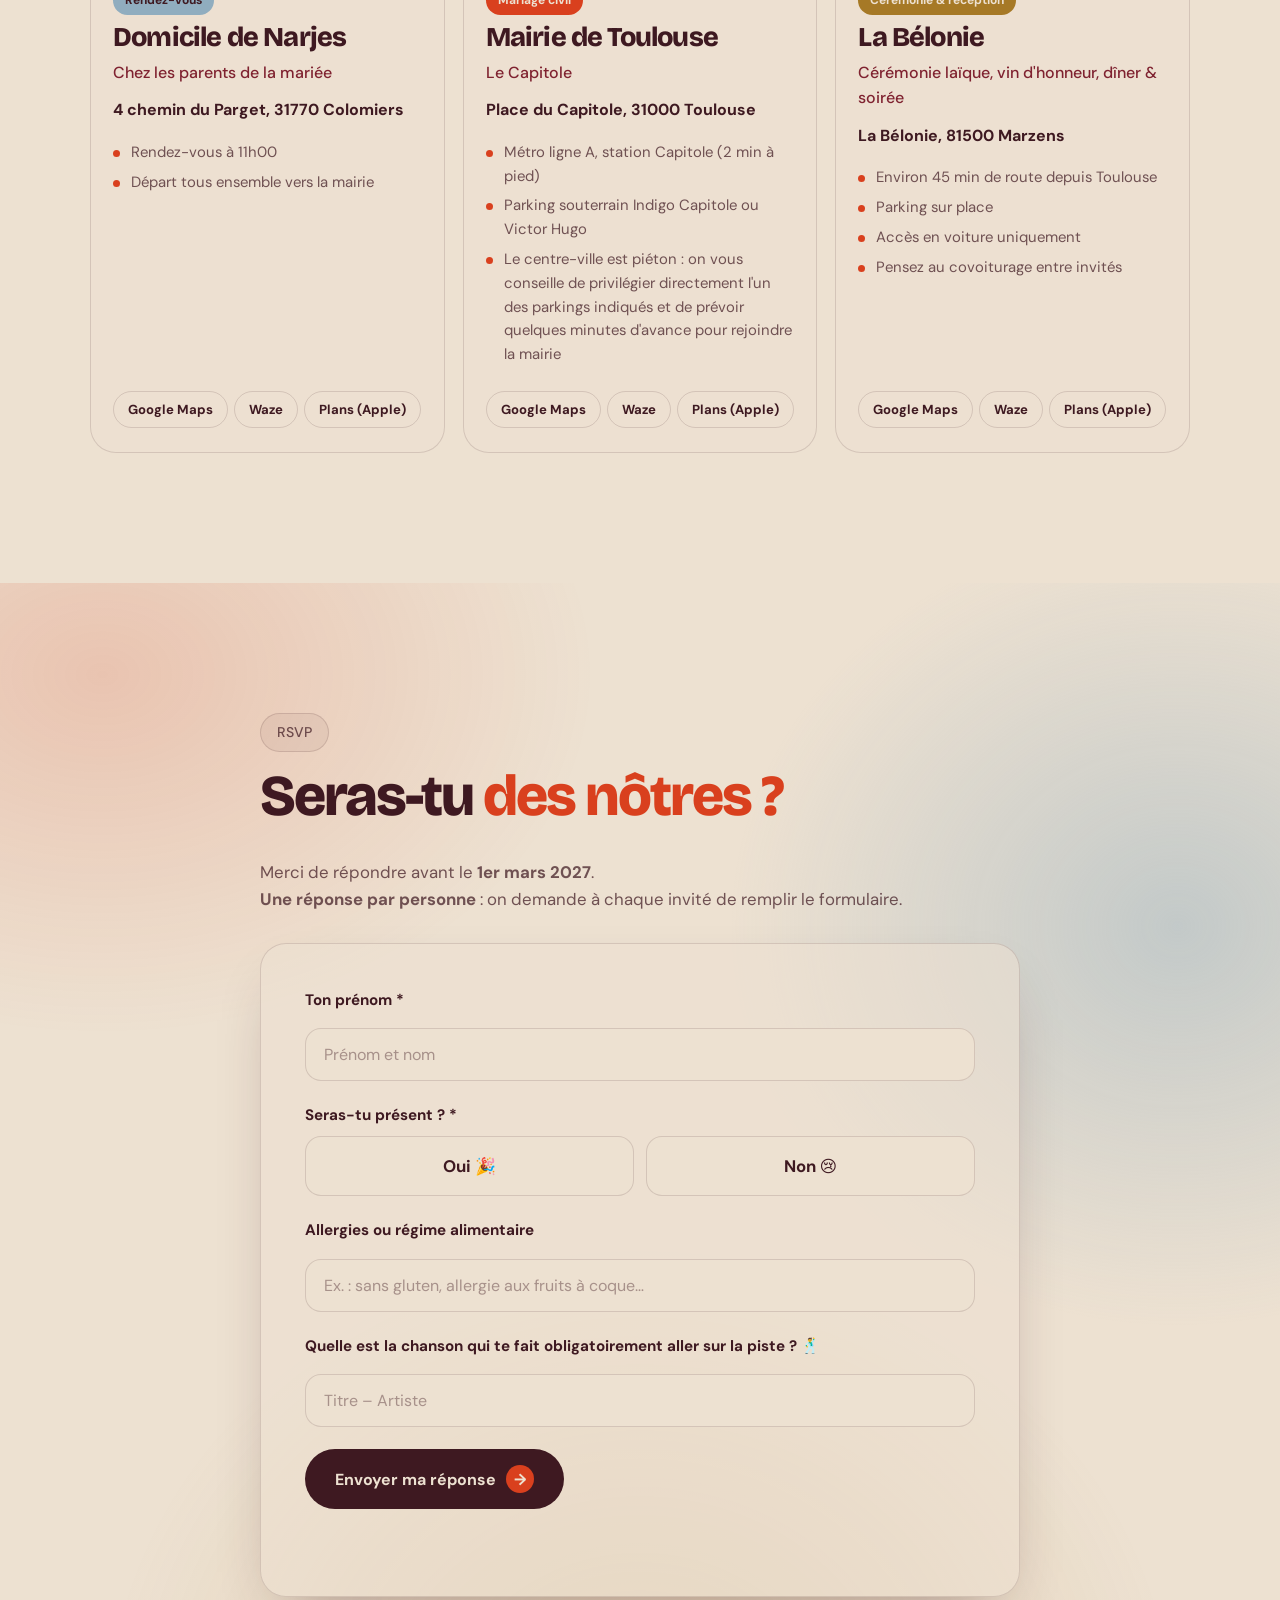
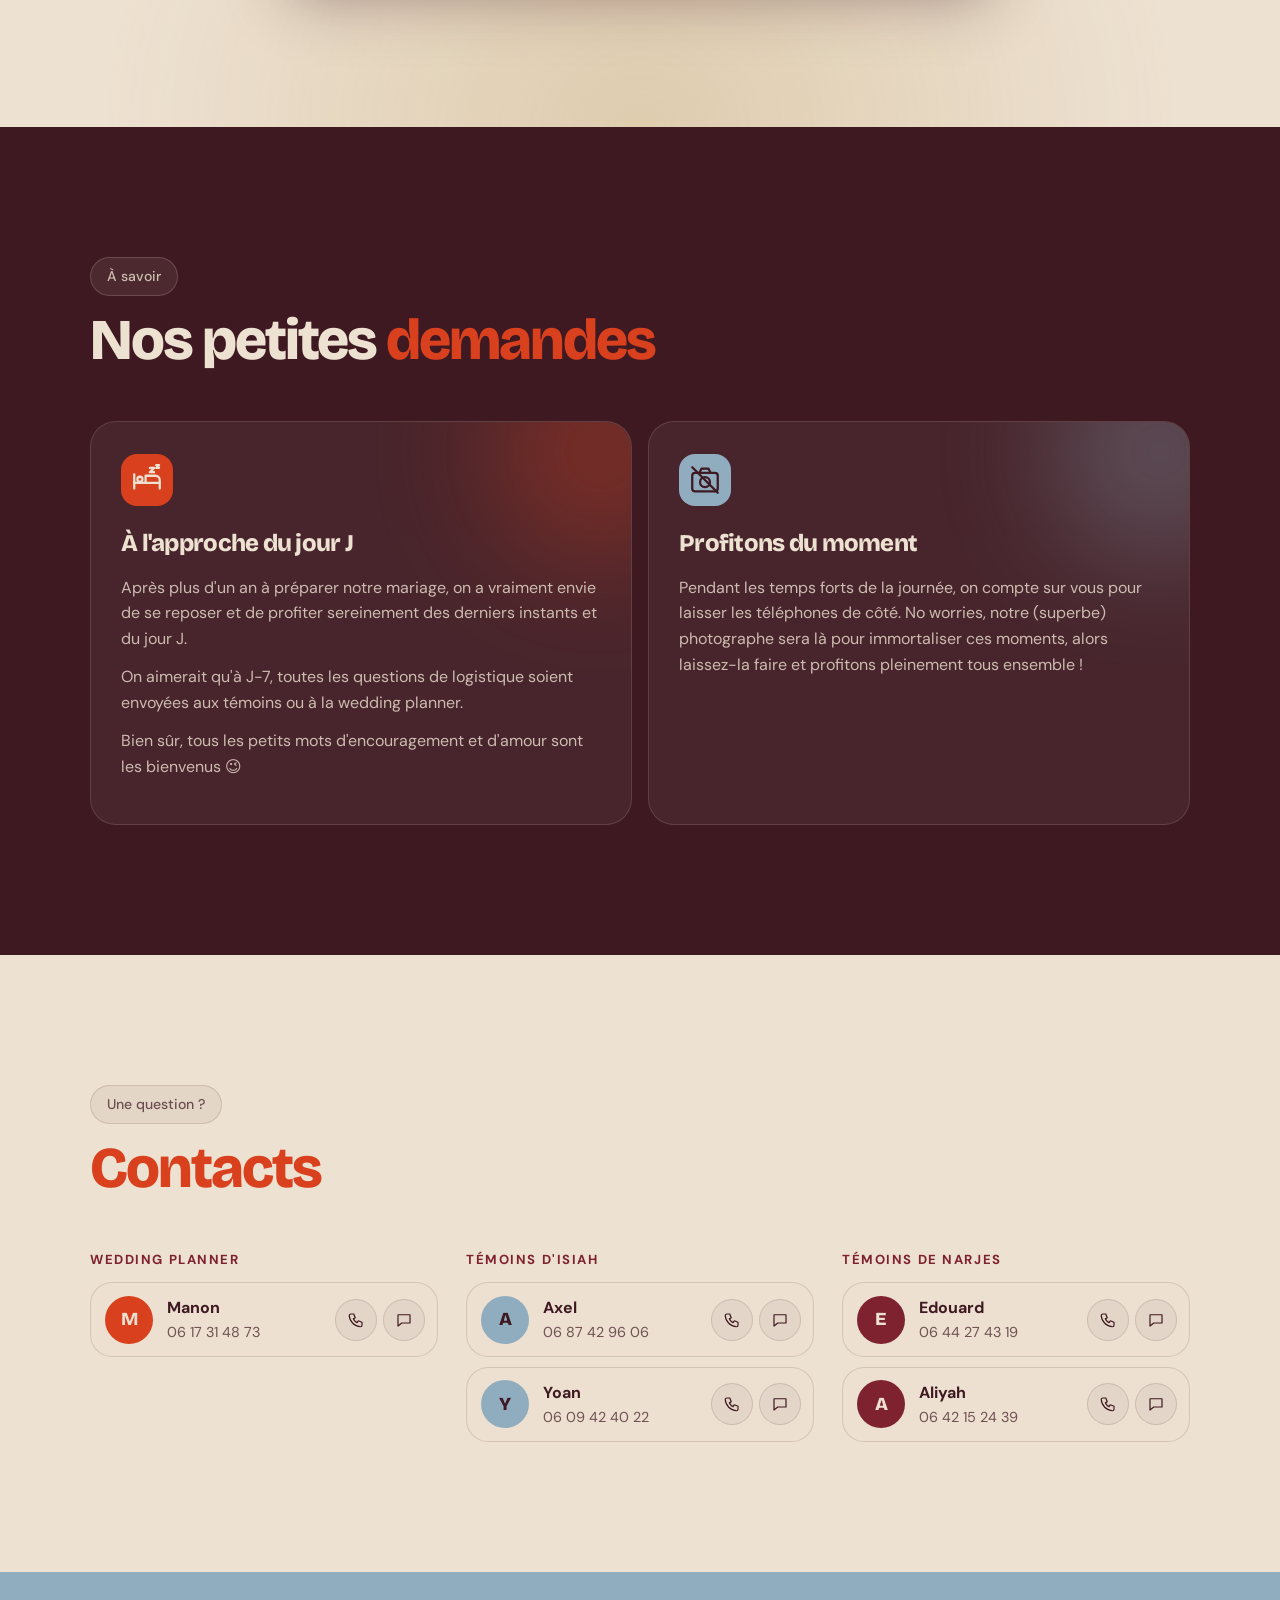
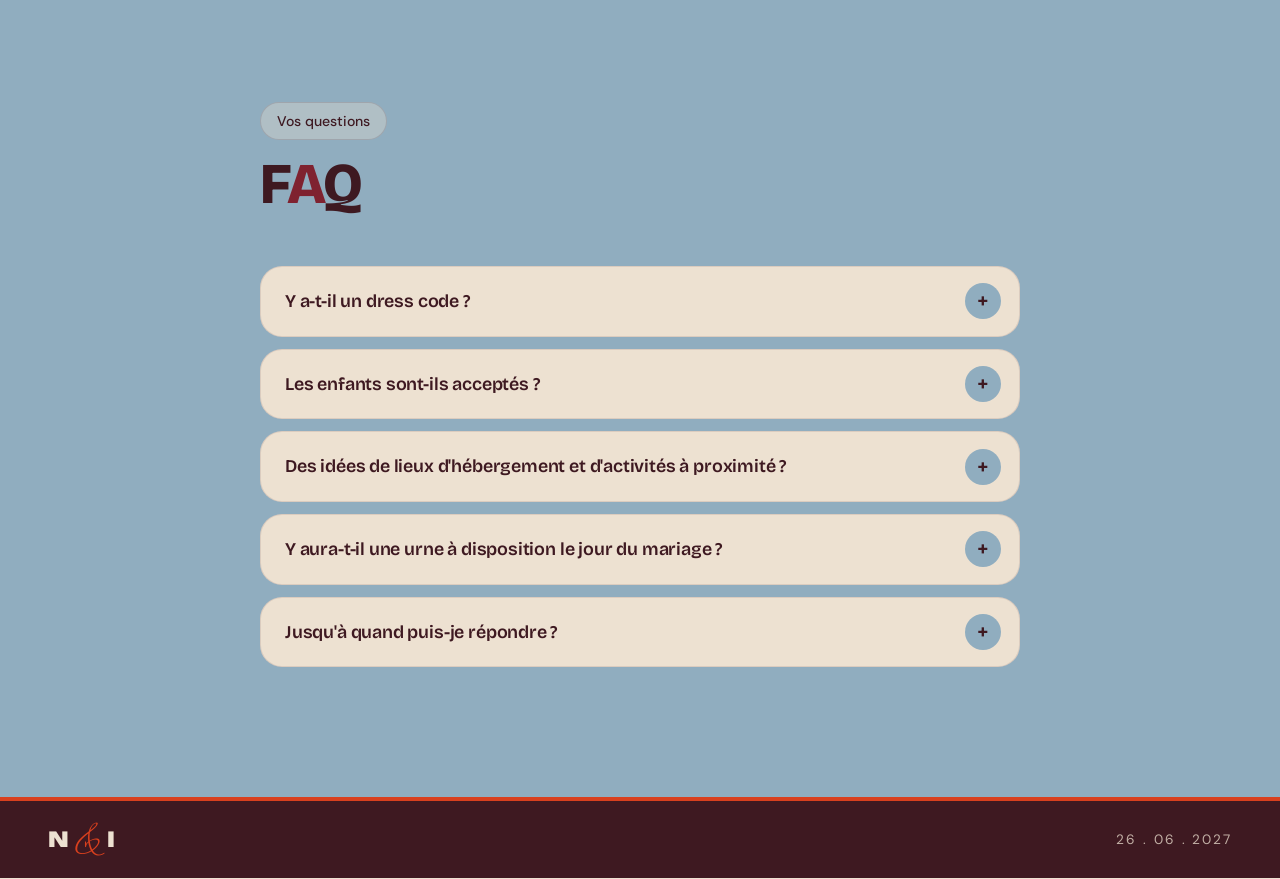
==== commit 764e36f4: "Add files via upload" ====
--- a/index.html
+++ b/index.html
@@ -13,7 +13,7 @@
   <link rel="preconnect" href="https://fonts.googleapis.com">
   <link rel="preconnect" href="https://fonts.gstatic.com" crossorigin>
   <link href="https://fonts.googleapis.com/css2?family=Unbounded:wght@700;900&family=Bricolage+Grotesque:opsz,wght@12..96,400;12..96,600;12..96,800&family=DM+Sans:ital,opsz,wght@0,9..40,400;0,9..40,500;0,9..40,700;1,9..40,400&family=Mrs+Saint+Delafield&display=swap" rel="stylesheet">
-  <link rel="stylesheet" href="style.css?v=12">
+  <link rel="stylesheet" href="style.css?v=14">
 </head>
 <body>
 
@@ -35,11 +35,13 @@
 <header class="hero" id="accueil">
   <div class="blob b1"></div><div class="blob b2"></div><div class="blob b3"></div><div class="blob b4"></div>
   <div class="hero-contenu" id="hero-contenu">
-    <figure class="hero-dessin"><img src="dessin.jpg" alt="Dessin de Narjes et Isiah"></figure>
+    <div class="hero-haut">
     <h1 class="hero-titre" id="hero-titre">
       <span class="ligne" id="nom-a"></span>
       <span class="ligne"><span class="et">&amp;</span><span id="nom-b"></span></span>
     </h1>
+    <div class="polaroids" id="polaroids" aria-label="Nos photos"></div>
+    </div>
     <div class="hero-bas">
       <p class="hero-date" id="hero-date"></p>
       <div class="compteur" id="compteur" aria-label="Compte à rebours">
@@ -162,8 +164,8 @@
   <p class="pied-date" id="pied-date"></p>
 </footer>
 
-<script src="config.js?v=12"></script>
-<script src="firebase-config.js?v=12"></script>
-<script type="module" src="app.js?v=12"></script>
+<script src="config.js?v=14"></script>
+<script src="firebase-config.js?v=14"></script>
+<script type="module" src="app.js?v=14"></script>
 </body>
 </html>
--- a/style.css
+++ b/style.css
@@ -77,15 +77,21 @@
 @keyframes flotte { to { transform: translate(6vw, -4vw) scale(1.15); } }
 
 .hero-contenu { position: relative; z-index: 2; width: min(1240px, 100% - 40px); margin: 0 auto; padding: 120px 0 52px; }
-.hero-dessin {
-  position: relative; margin: 0 0 clamp(18px, 3vh, 30px); width: clamp(150px, 17vw, 230px); aspect-ratio: 1 / 1.08;
-  border-radius: 999px 999px 26px 26px; overflow: hidden; padding: 0;
-  box-shadow: 0 0 0 1.5px var(--or), 0 0 0 8px rgba(62,25,33,.6), 0 0 0 9.5px rgba(237,225,209,.25), 0 30px 60px -20px rgba(0,0,0,.6), 0 0 80px -10px rgba(217,64,30,.45);
-  animation: monte 1.1s cubic-bezier(.2,.8,.2,1) both;
-}
-.hero-dessin img { width: 100%; height: 100%; object-fit: cover; object-position: 50% 30%; transition: transform 1.2s cubic-bezier(.2,.8,.2,1); }
-.hero-dessin:hover img { transform: scale(1.05); }
-.hero-dessin::after { content: ""; position: absolute; inset: 0; background: radial-gradient(120% 90% at 50% 20%, transparent 55%, rgba(62,25,33,.55)); pointer-events: none; }
+/* Carrousel polaroid */
+.hero-haut { display: flex; align-items: center; justify-content: space-between; gap: 60px; padding-bottom: 28px; }
+.polaroids { flex: 0 0 auto; position: relative; width: clamp(200px, 22vw, 320px); aspect-ratio: 1 / 1.2; margin: 0 4% 0 0; animation: monte 1.1s cubic-bezier(.2,.8,.2,1) both; }
+.polaroid {
+  position: absolute; inset: 0; margin: 0; padding: 7% 7% 0; background: var(--creme); border-radius: 3px;
+  display: flex; flex-direction: column; box-shadow: 0 18px 40px -16px rgba(0,0,0,.6), 0 2px 6px rgba(0,0,0,.25);
+  transition: transform 1.3s cubic-bezier(.45,.05,.25,1), opacity 1.3s ease; will-change: transform, opacity;
+}
+.polaroid img { width: 100%; aspect-ratio: 1; object-fit: cover; background: var(--vin); }
+.polaroid figcaption { flex: 1; display: grid; place-items: center; font-family: var(--script); color: var(--vin); font-size: clamp(1.3rem, 1.7vw, 1.8rem); line-height: 1; padding-bottom: 2%; }
+.polaroid[data-pos="0"] { transform: rotate(-3deg); z-index: 4; }
+.polaroid[data-pos="1"] { transform: translate(16%, 2%) rotate(6deg); z-index: 3; }
+.polaroid[data-pos="2"] { transform: translate(-10%, 4%) rotate(-9deg); z-index: 2; }
+.polaroid[data-pos="3"] { transform: translate(4%, 4%) rotate(2deg) scale(.94); z-index: 1; opacity: 0; }
+.polaroid.sortie { transform: translate(150%, -8%) rotate(16deg) !important; opacity: 0; z-index: 5; }
 .hero-titre { display: inline-block; font-family: var(--impact); font-weight: 900; text-transform: uppercase; font-size: 9vw; line-height: .92; letter-spacing: -.01em; }
 .hero-titre .ligne { display: block; white-space: nowrap; animation: monte 1s cubic-bezier(.2,.8,.2,1) both; }
 .hero-titre .ligne + .ligne { animation-delay: .15s; }
@@ -101,7 +107,8 @@
 
 @media (max-width: 700px) {
   .hero-contenu { padding-bottom: 36px; }
-  .hero-dessin { width: 150px; }
+  .hero-haut { flex-direction: column-reverse; align-items: flex-start; gap: 26px; padding-bottom: 0; }
+  .polaroids { width: 150px; margin-left: 4px; }
   .hero-date { font-size: 1.35rem; }
   .compteur { gap: 6px; }
   .compteur div { min-width: 52px; padding: 6px 6px; border-radius: 14px; }
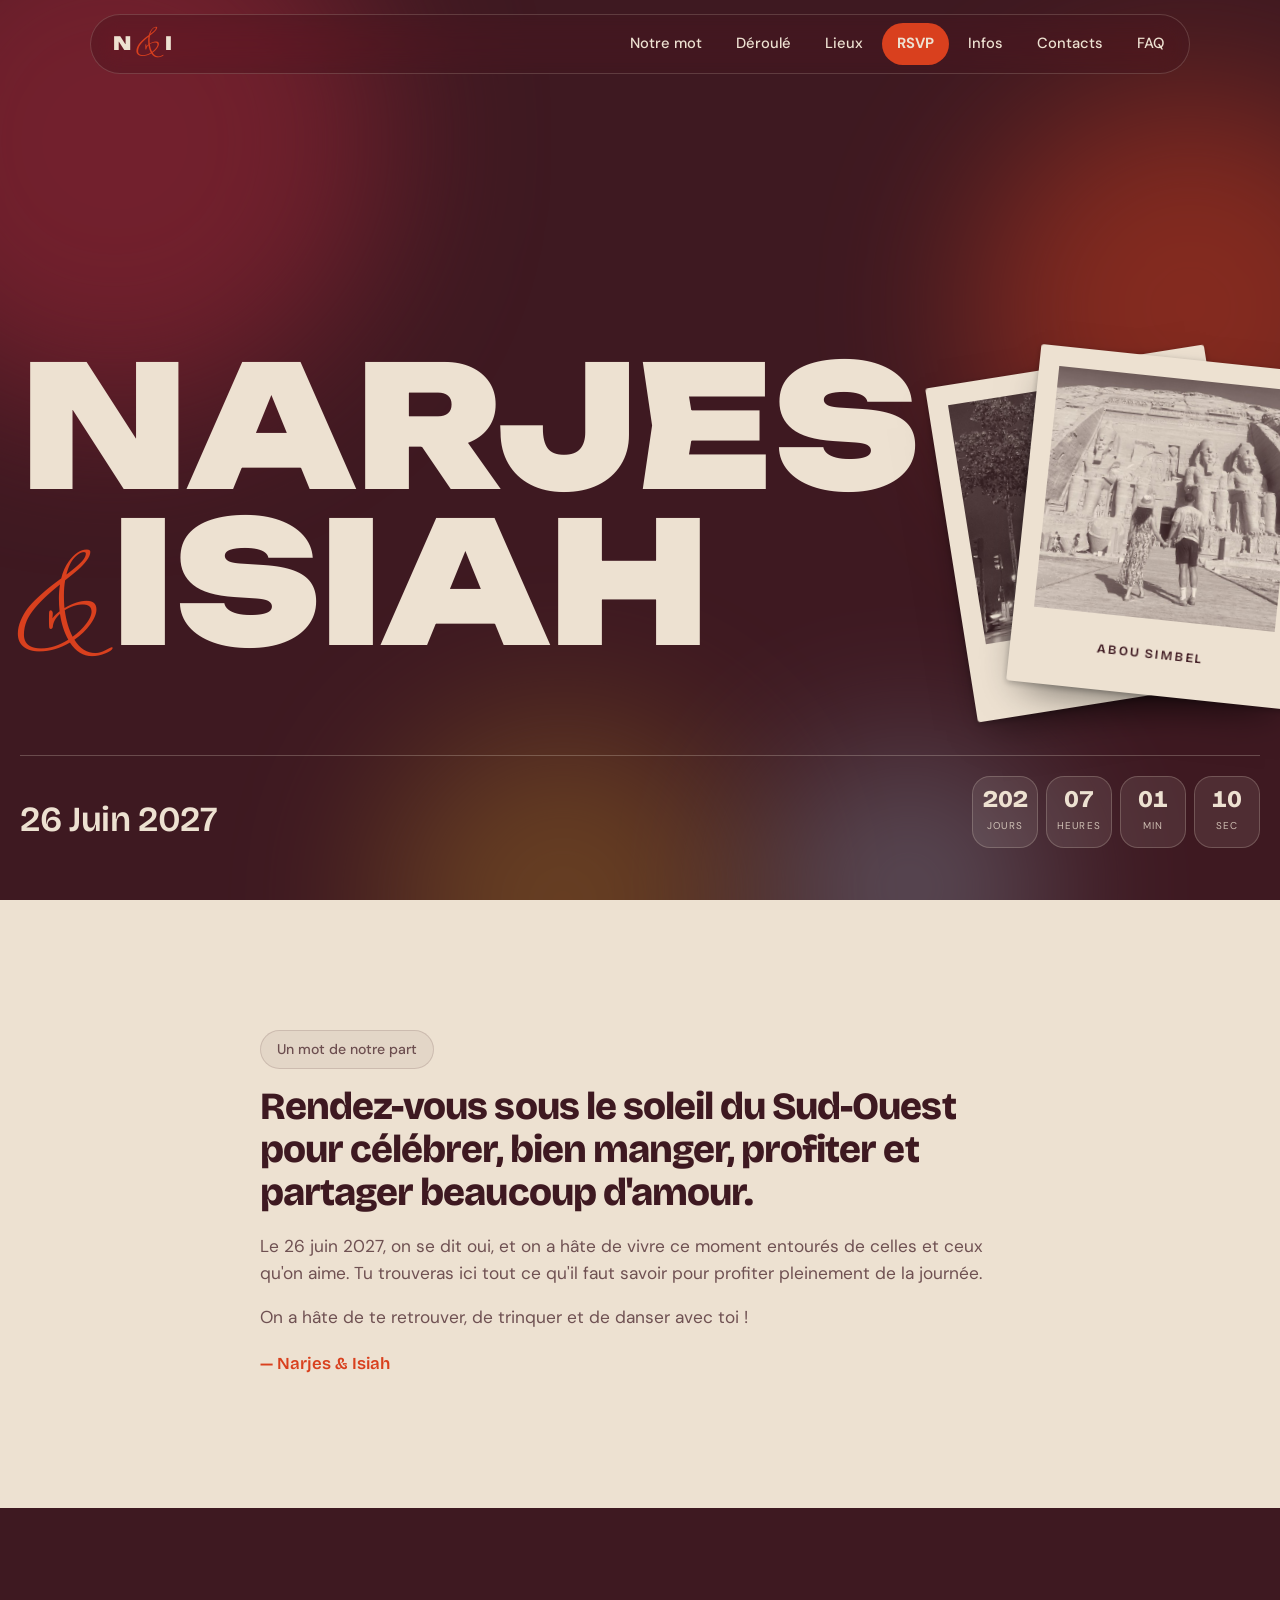
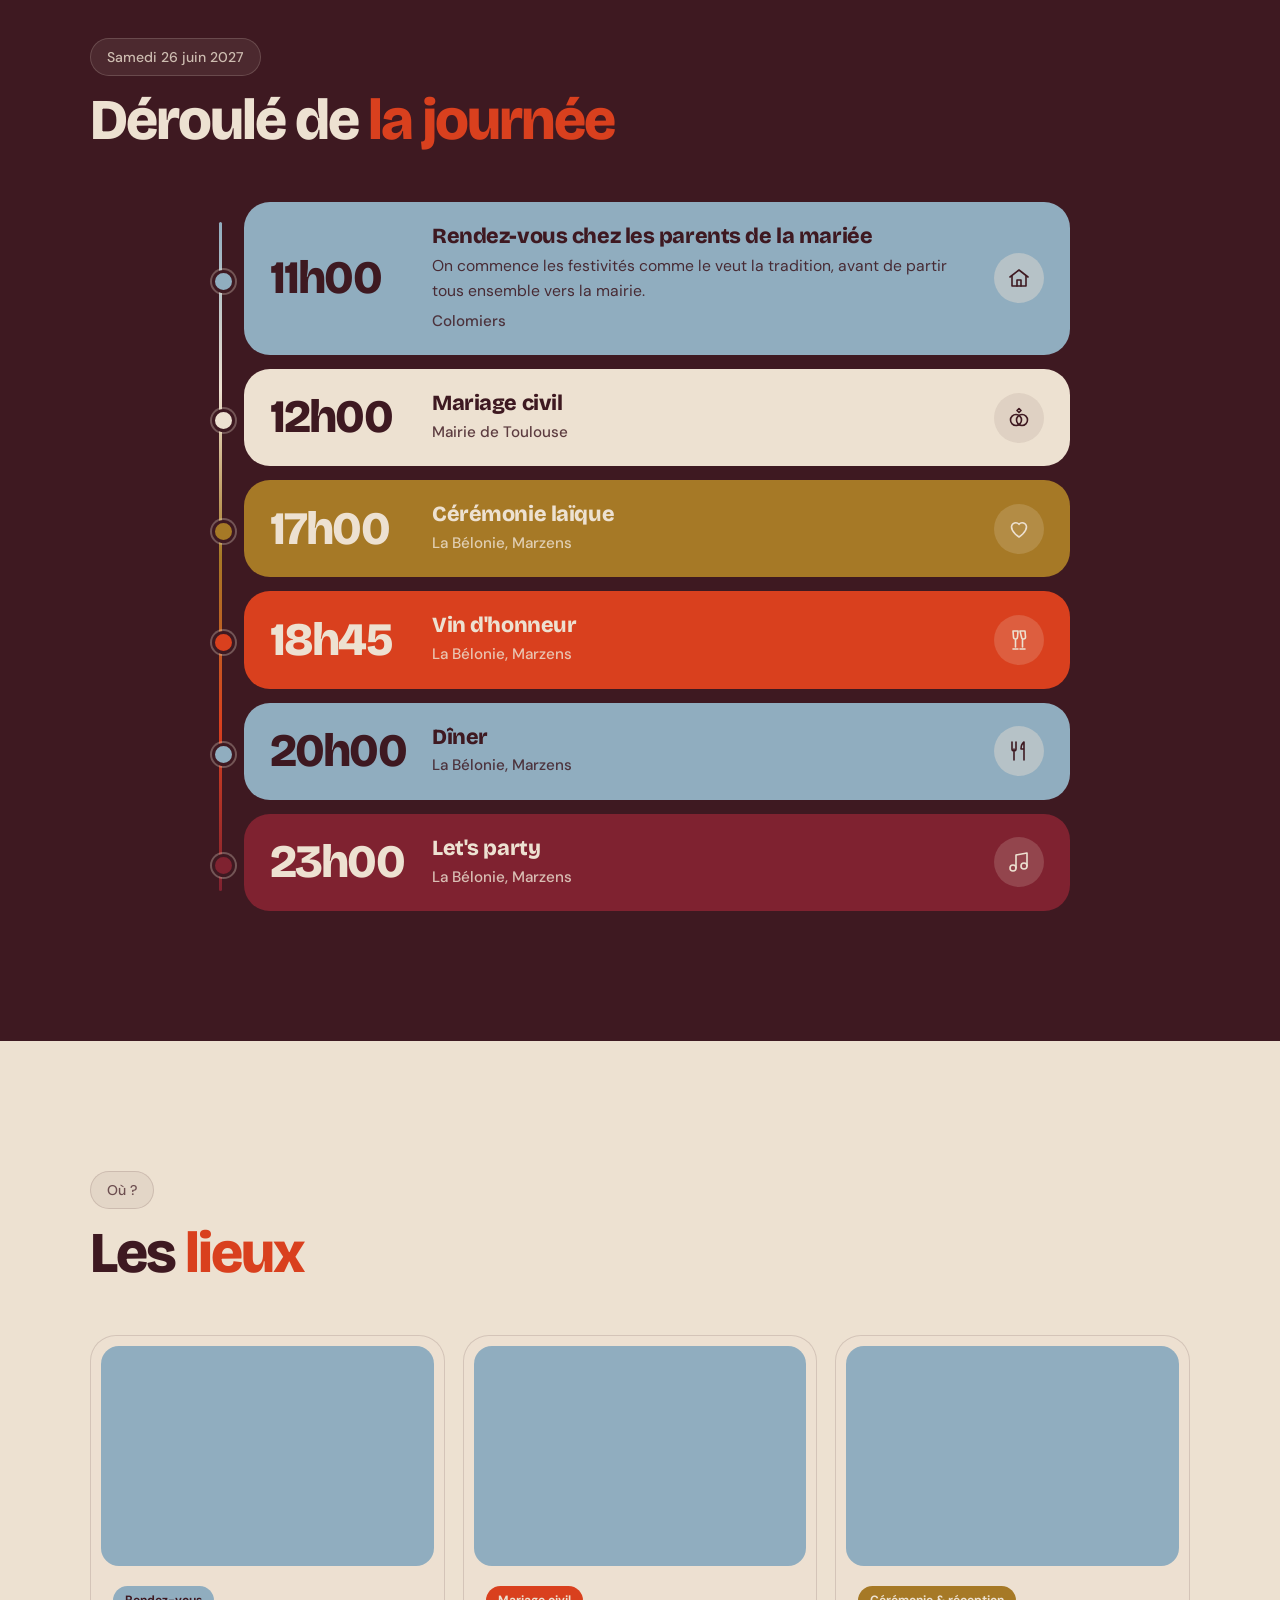
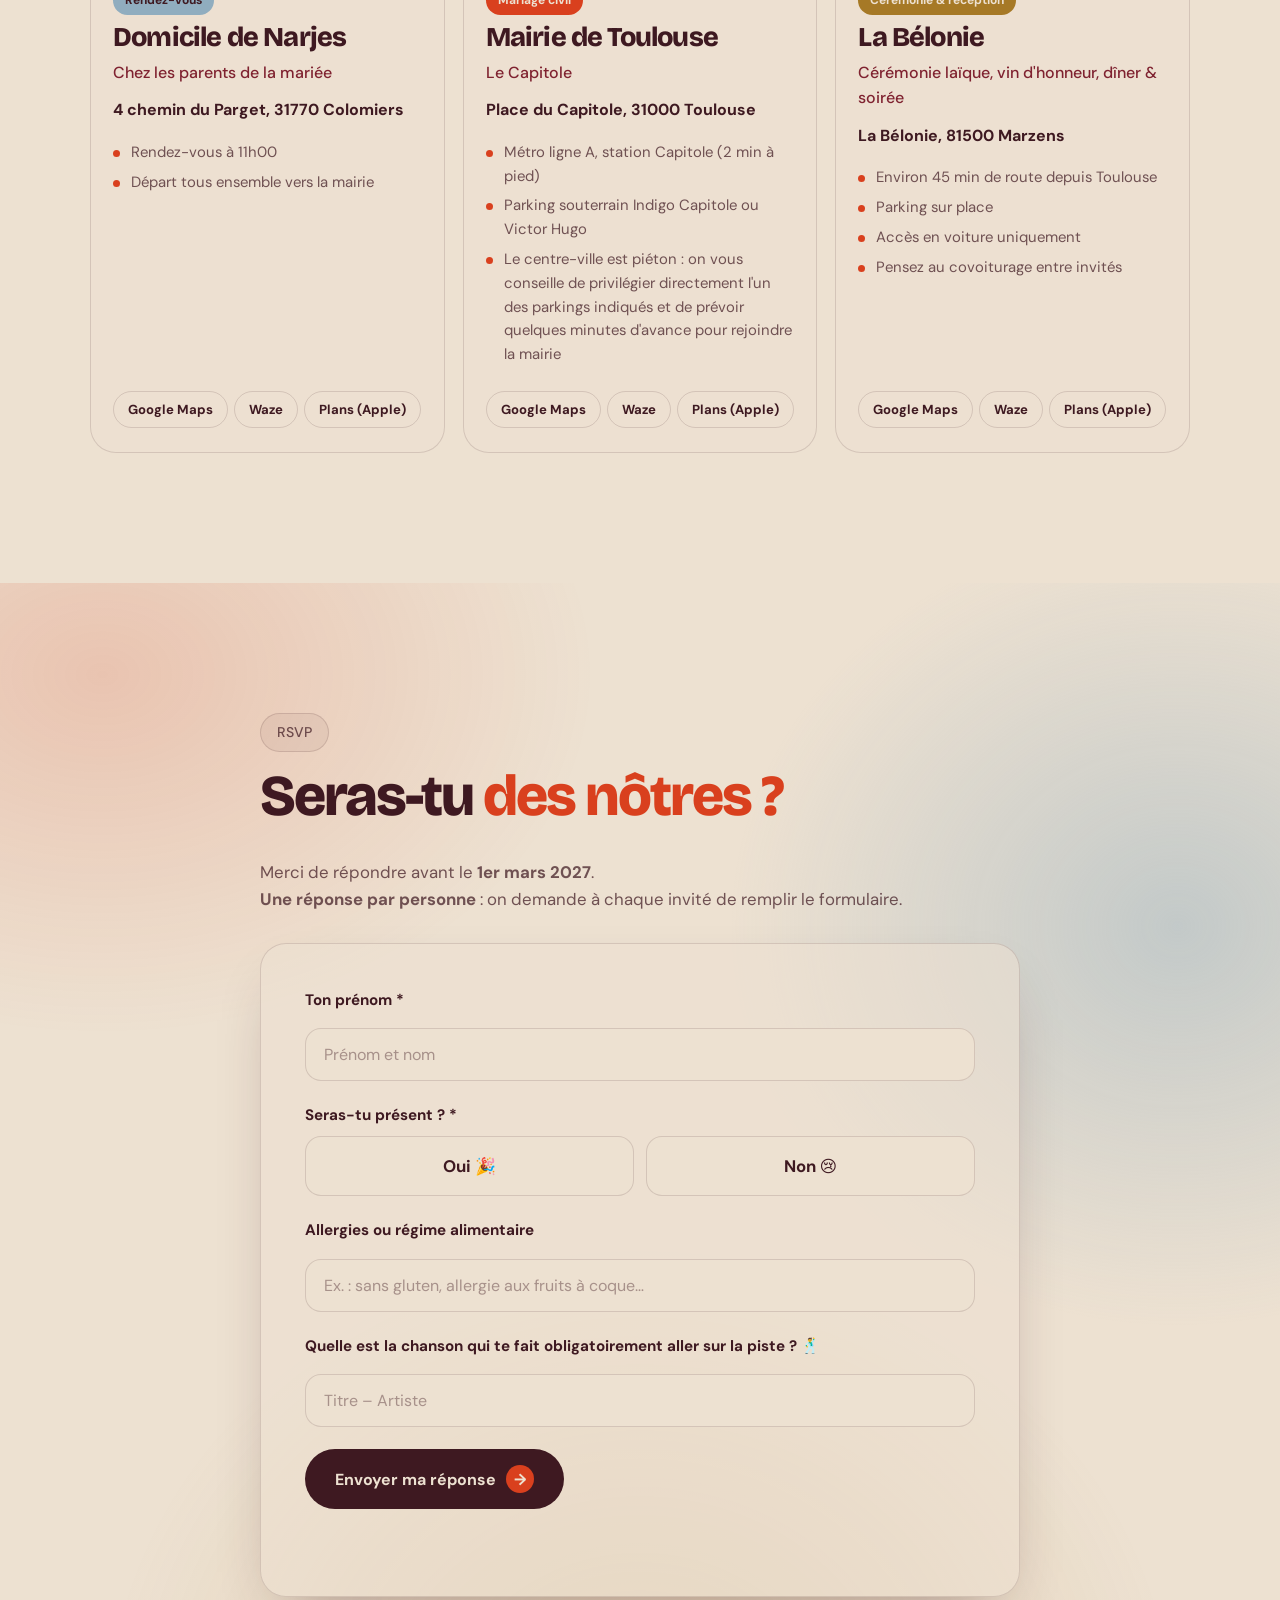
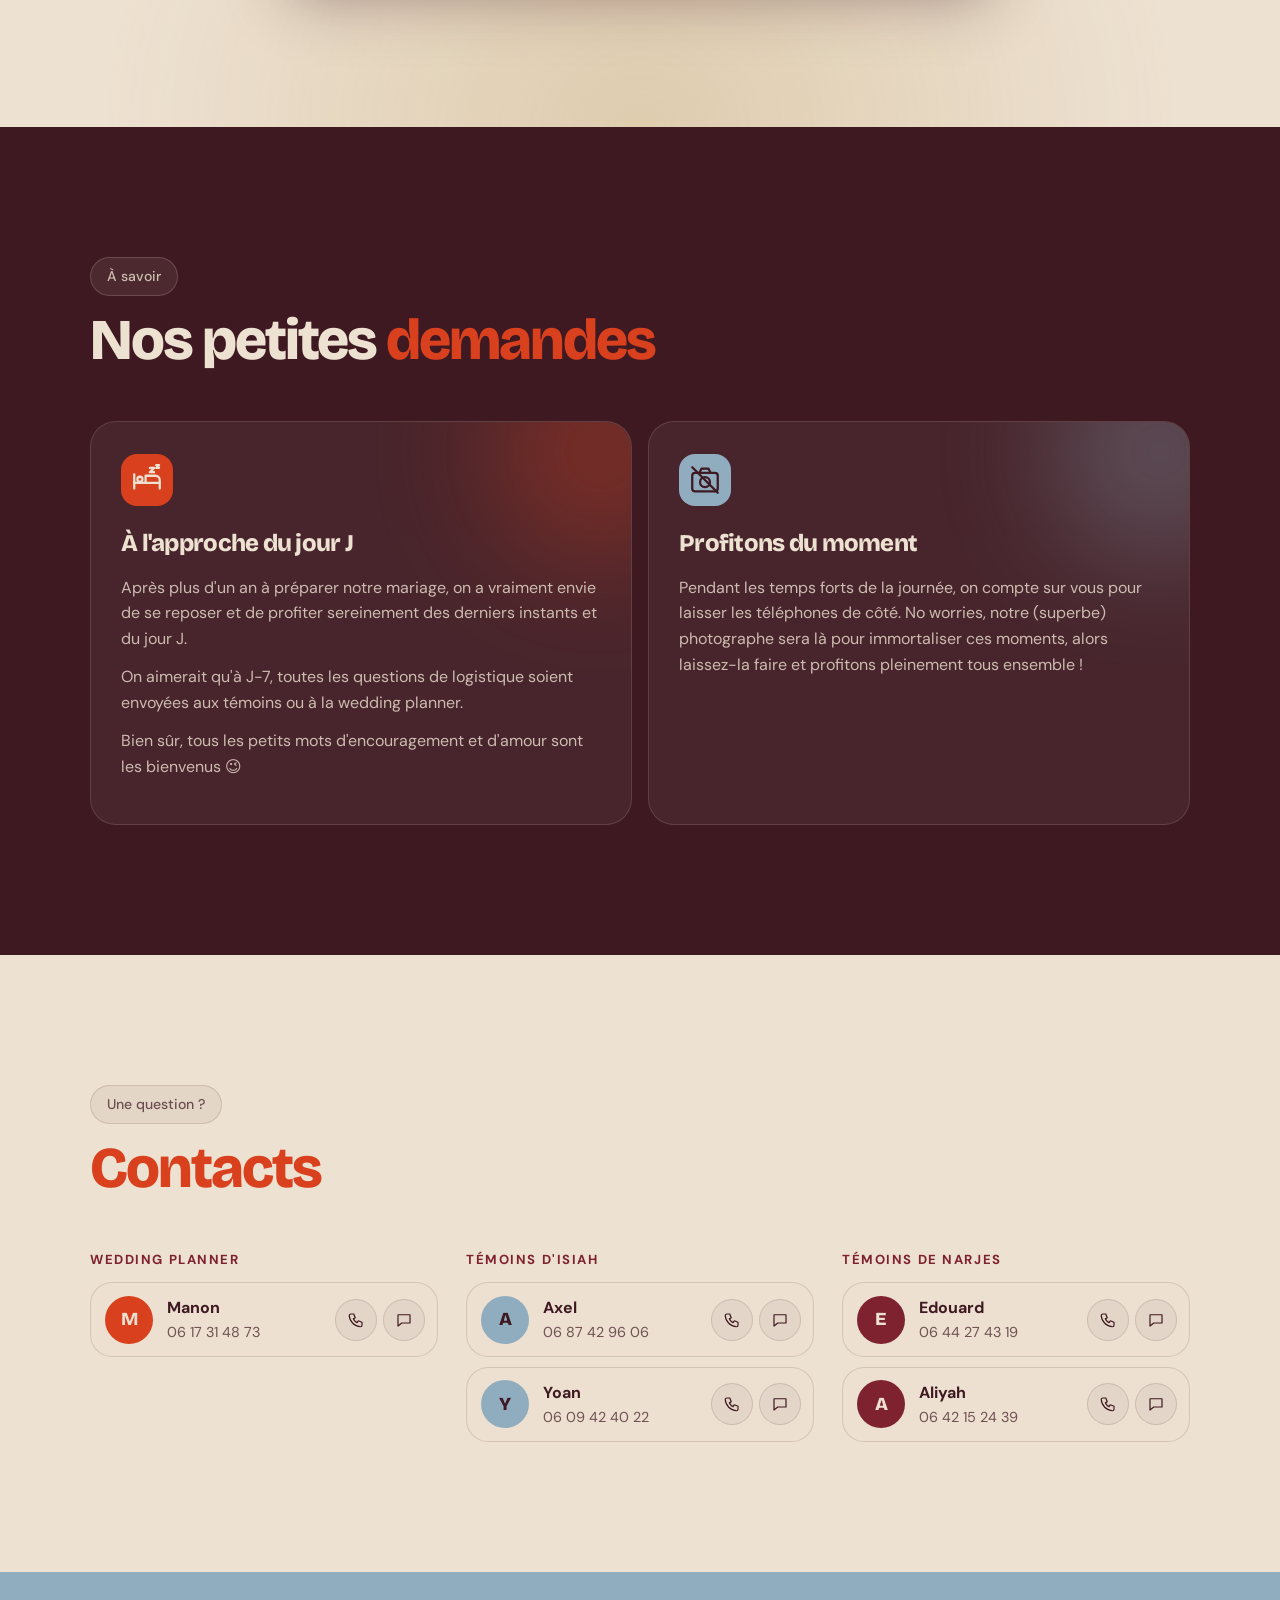
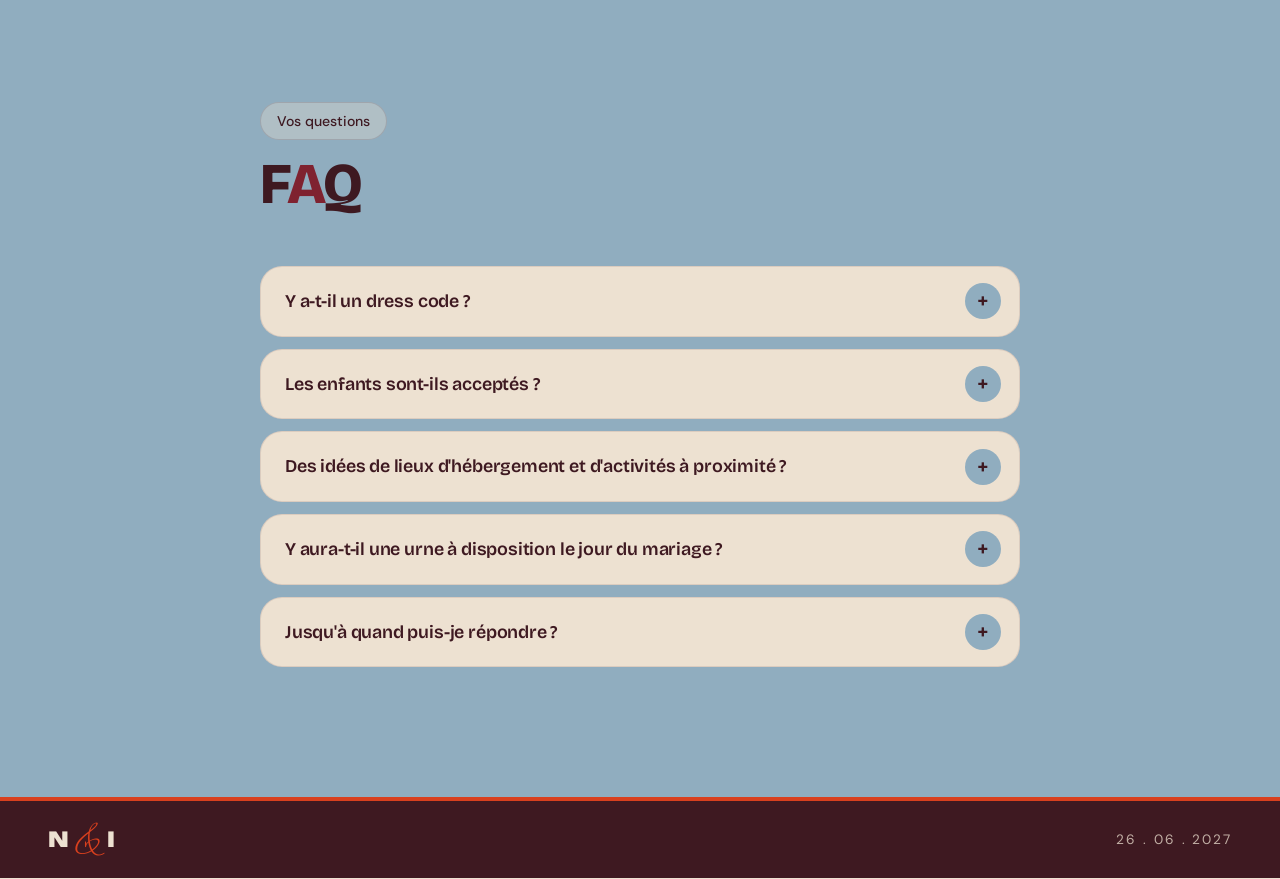
==== commit 55288160: "Add files via upload" ====
--- a/index.html
+++ b/index.html
@@ -13,7 +13,7 @@
   <link rel="preconnect" href="https://fonts.googleapis.com">
   <link rel="preconnect" href="https://fonts.gstatic.com" crossorigin>
   <link href="https://fonts.googleapis.com/css2?family=Unbounded:wght@700;900&family=Bricolage+Grotesque:opsz,wght@12..96,400;12..96,600;12..96,800&family=DM+Sans:ital,opsz,wght@0,9..40,400;0,9..40,500;0,9..40,700;1,9..40,400&family=Mrs+Saint+Delafield&display=swap" rel="stylesheet">
-  <link rel="stylesheet" href="style.css?v=14">
+  <link rel="stylesheet" href="style.css?v=15">
 </head>
 <body>
 
@@ -164,8 +164,8 @@
   <p class="pied-date" id="pied-date"></p>
 </footer>
 
-<script src="config.js?v=14"></script>
-<script src="firebase-config.js?v=14"></script>
-<script type="module" src="app.js?v=14"></script>
+<script src="config.js?v=15"></script>
+<script src="firebase-config.js?v=15"></script>
+<script type="module" src="app.js?v=15"></script>
 </body>
 </html>
--- a/style.css
+++ b/style.css
@@ -83,10 +83,10 @@
 .polaroid {
   position: absolute; inset: 0; margin: 0; padding: 7% 7% 0; background: var(--creme); border-radius: 3px;
   display: flex; flex-direction: column; box-shadow: 0 18px 40px -16px rgba(0,0,0,.6), 0 2px 6px rgba(0,0,0,.25);
-  transition: transform 1.3s cubic-bezier(.45,.05,.25,1), opacity 1.3s ease; will-change: transform, opacity;
+  transition: transform .65s cubic-bezier(.45,.05,.25,1), opacity .65s ease; will-change: transform, opacity;
 }
 .polaroid img { width: 100%; aspect-ratio: 1; object-fit: cover; background: var(--vin); }
-.polaroid figcaption { flex: 1; display: grid; place-items: center; font-family: var(--script); color: var(--vin); font-size: clamp(1.3rem, 1.7vw, 1.8rem); line-height: 1; padding-bottom: 2%; }
+.polaroid figcaption { flex: 1; display: grid; place-items: center; font-family: var(--display); font-weight: 600; color: var(--vin); font-size: clamp(.78rem, 1vw, 1rem); letter-spacing: .14em; text-transform: uppercase; line-height: 1; padding-bottom: 2%; }
 .polaroid[data-pos="0"] { transform: rotate(-3deg); z-index: 4; }
 .polaroid[data-pos="1"] { transform: translate(16%, 2%) rotate(6deg); z-index: 3; }
 .polaroid[data-pos="2"] { transform: translate(-10%, 4%) rotate(-9deg); z-index: 2; }
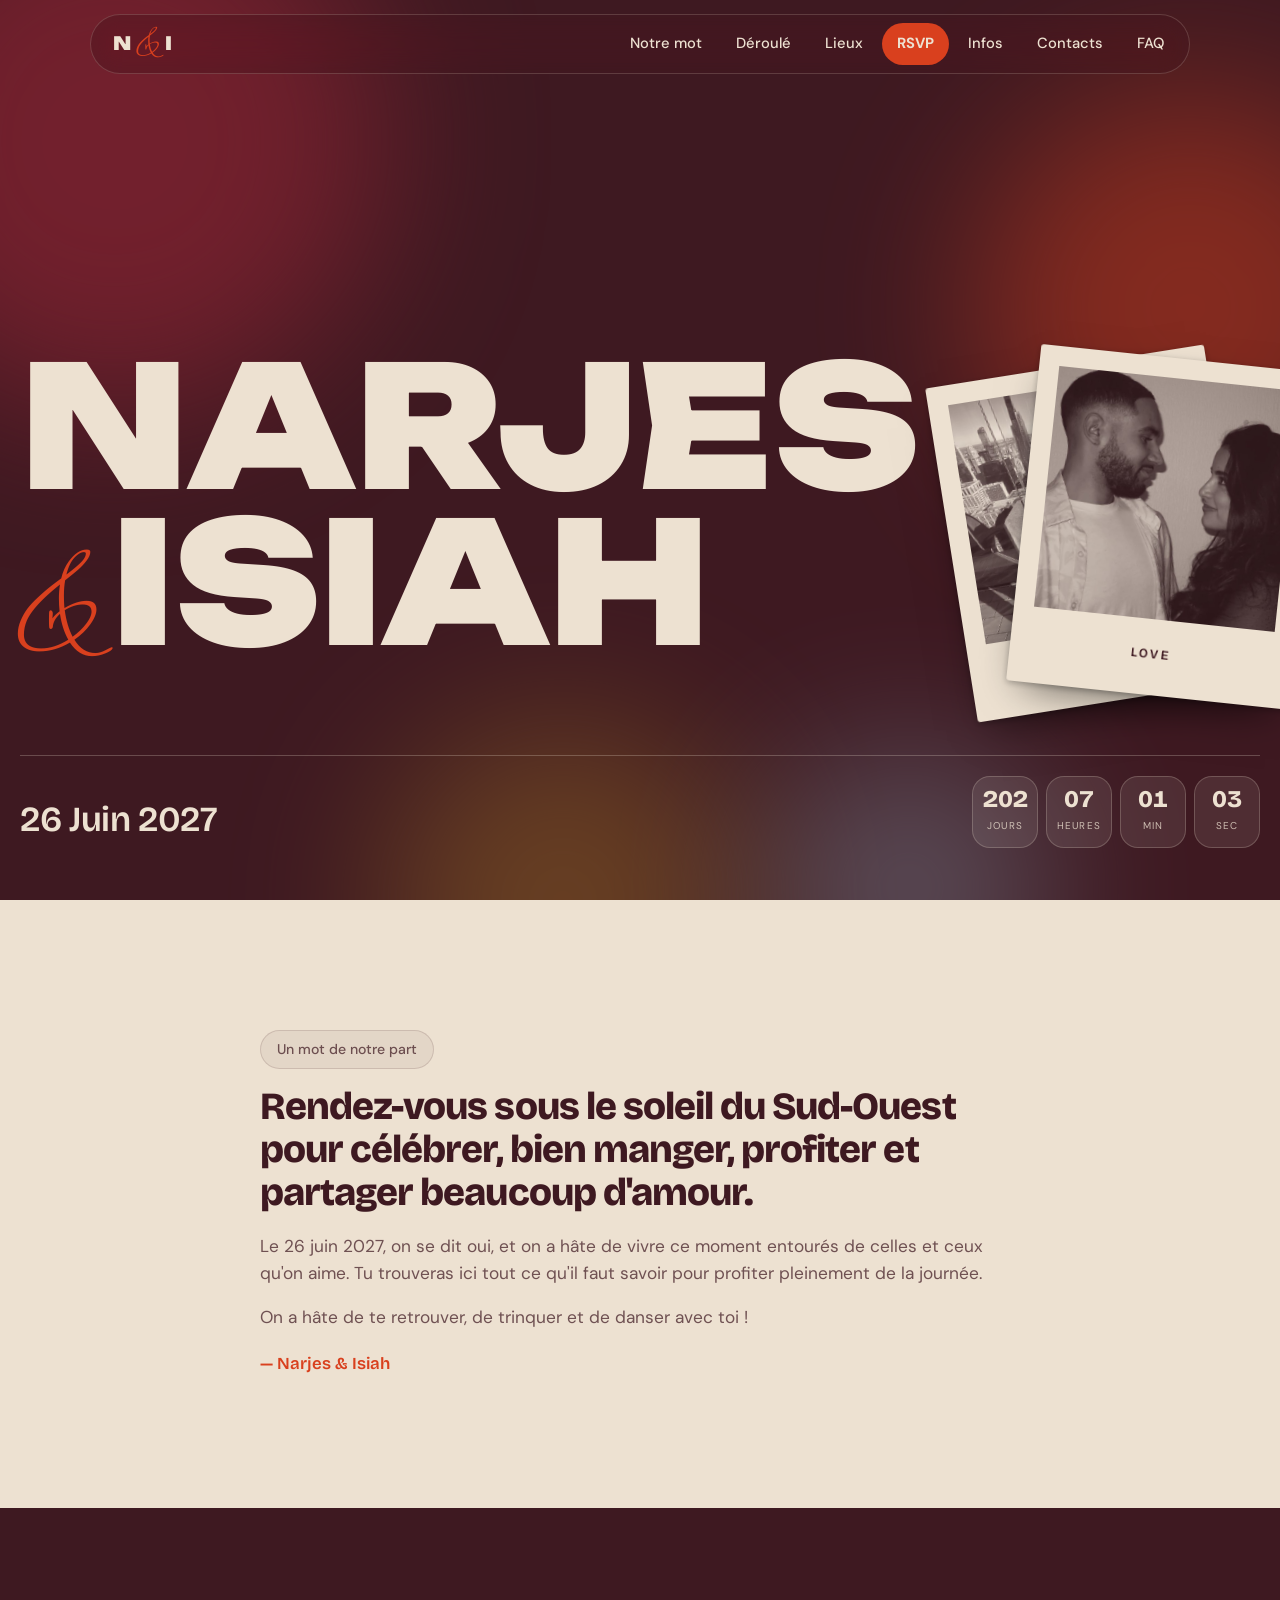
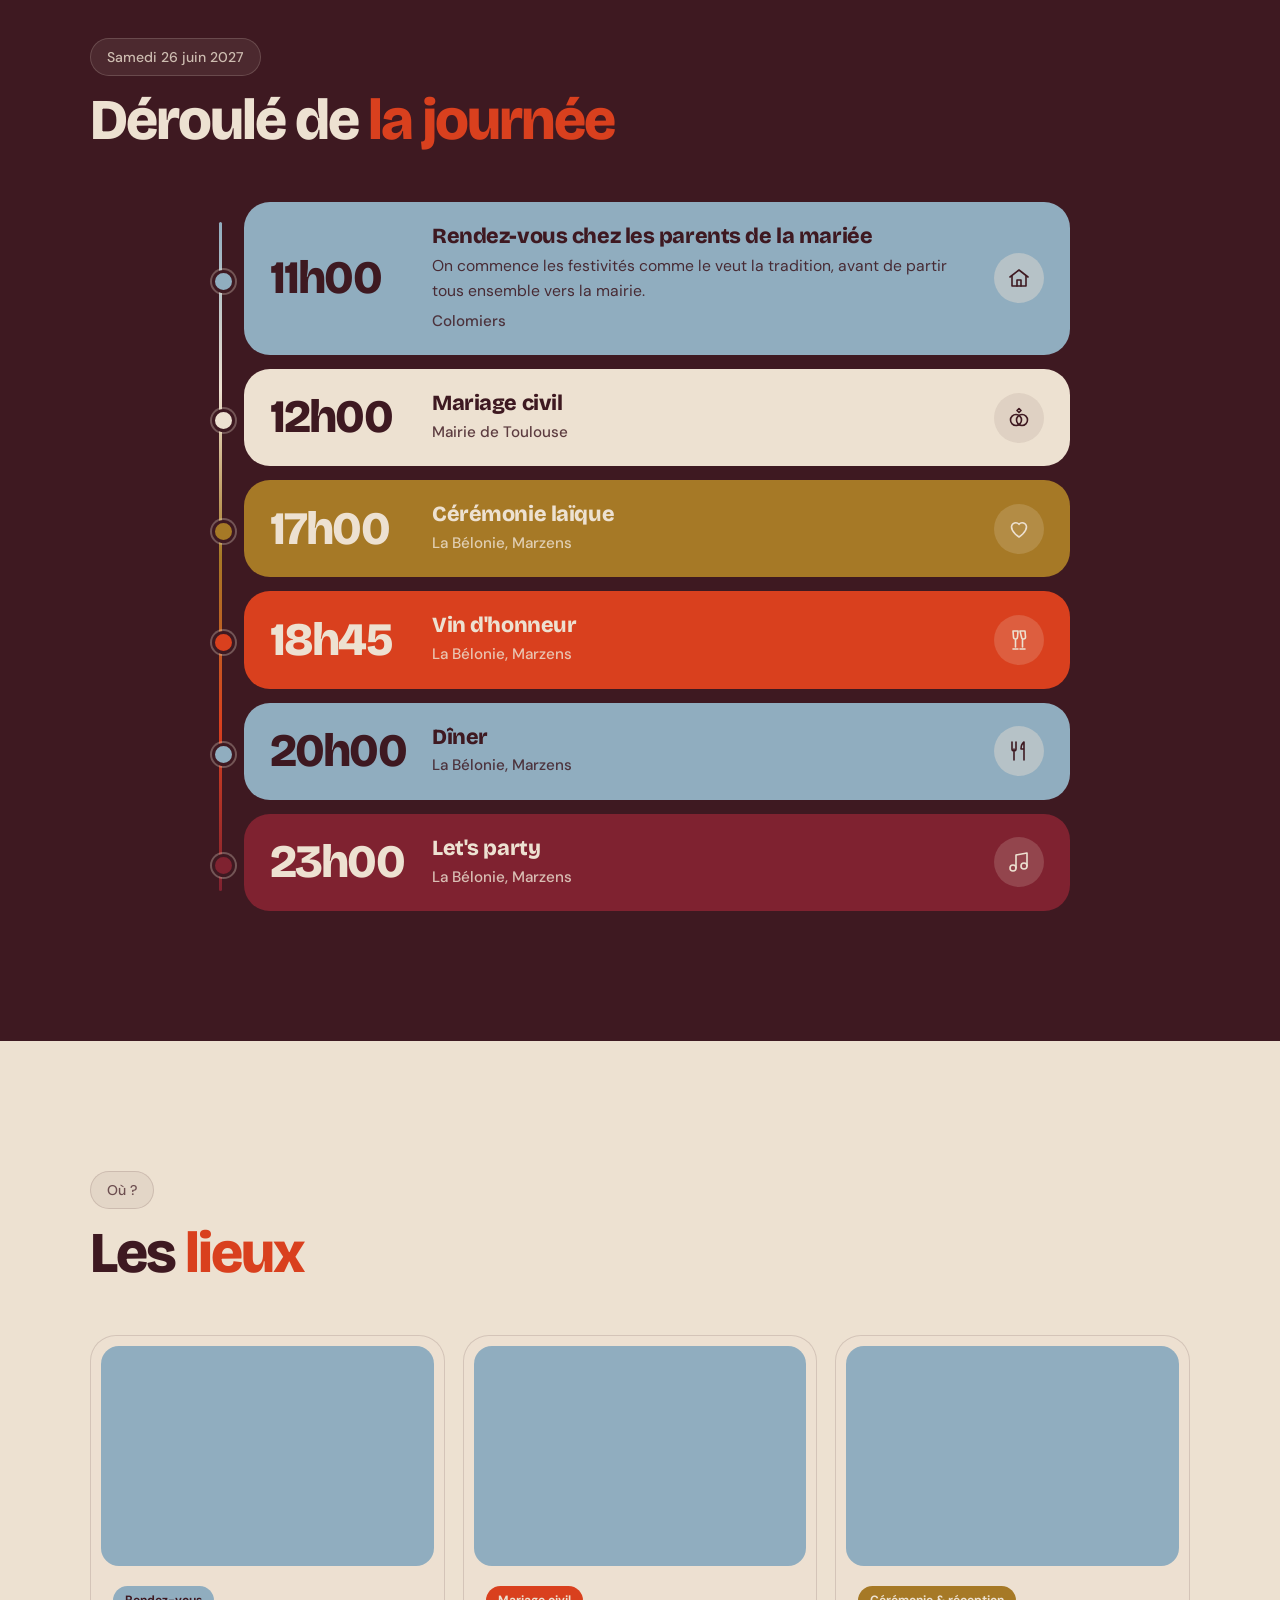
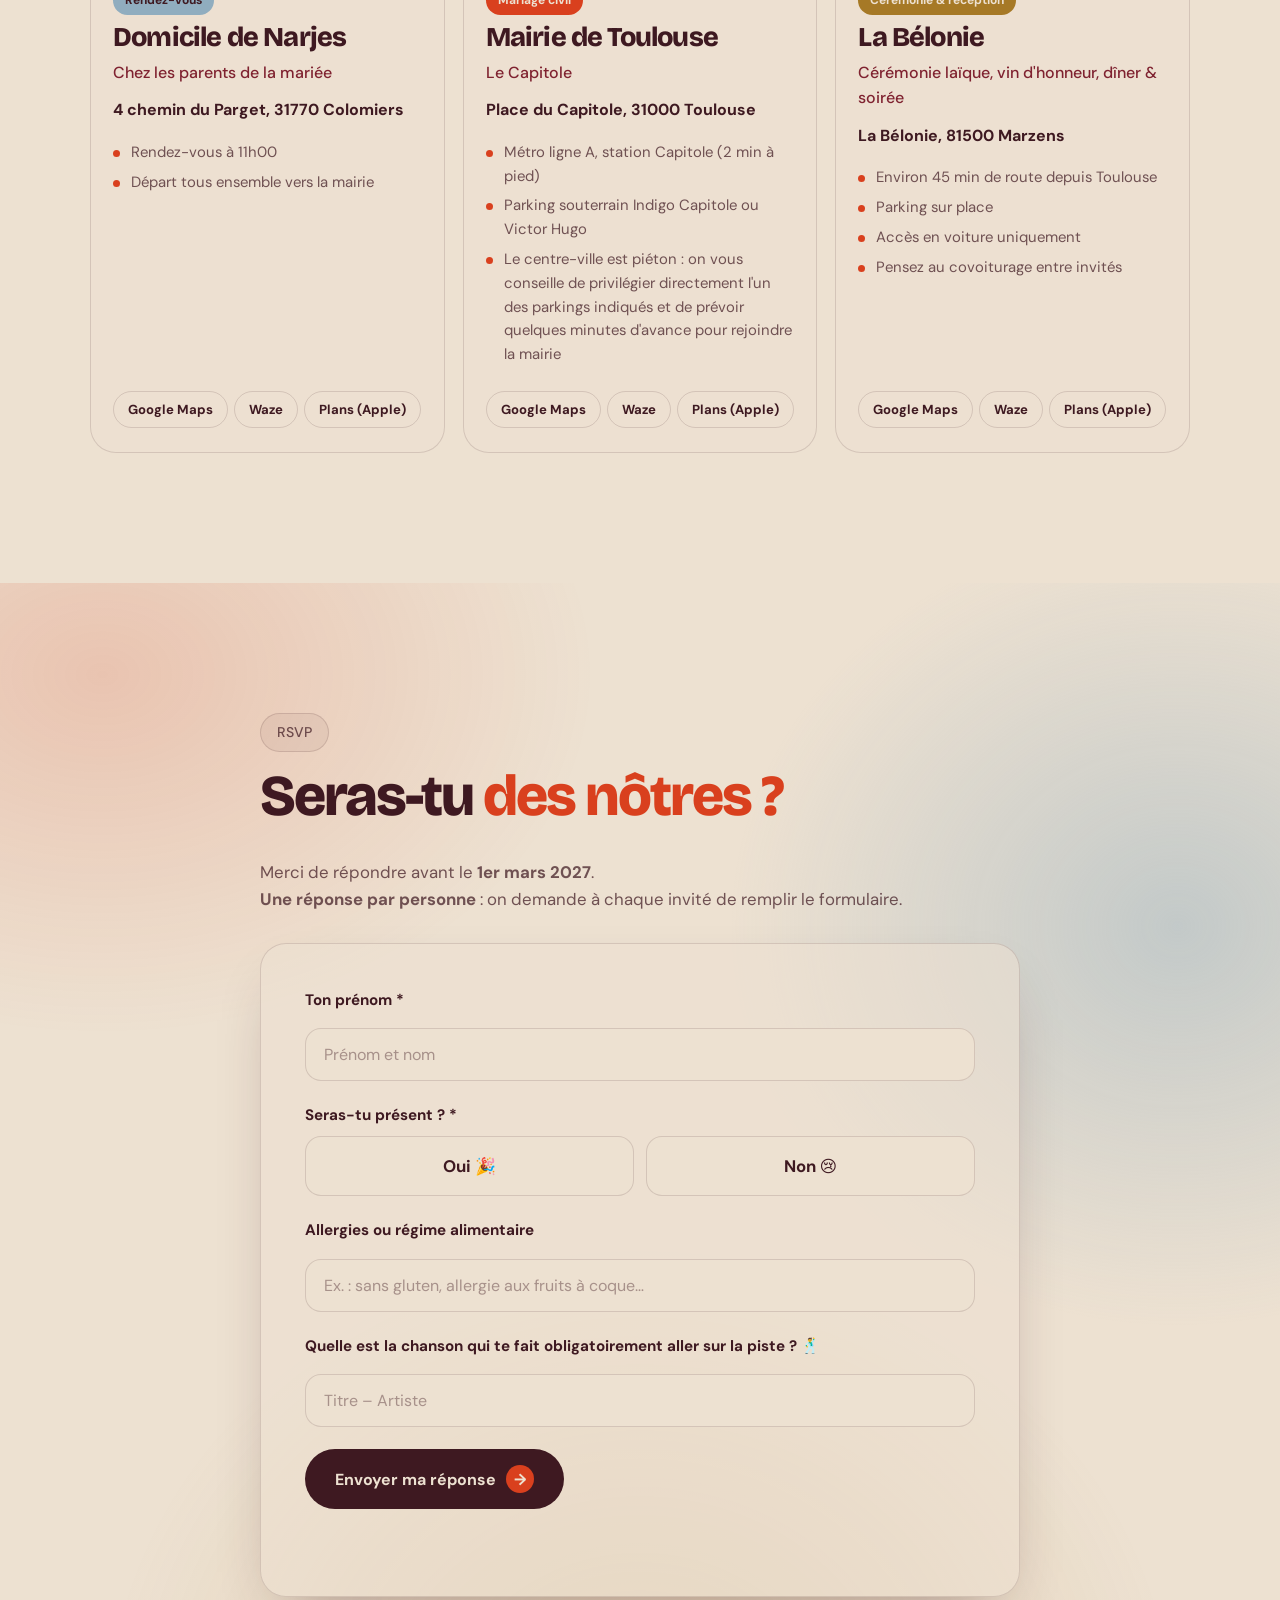
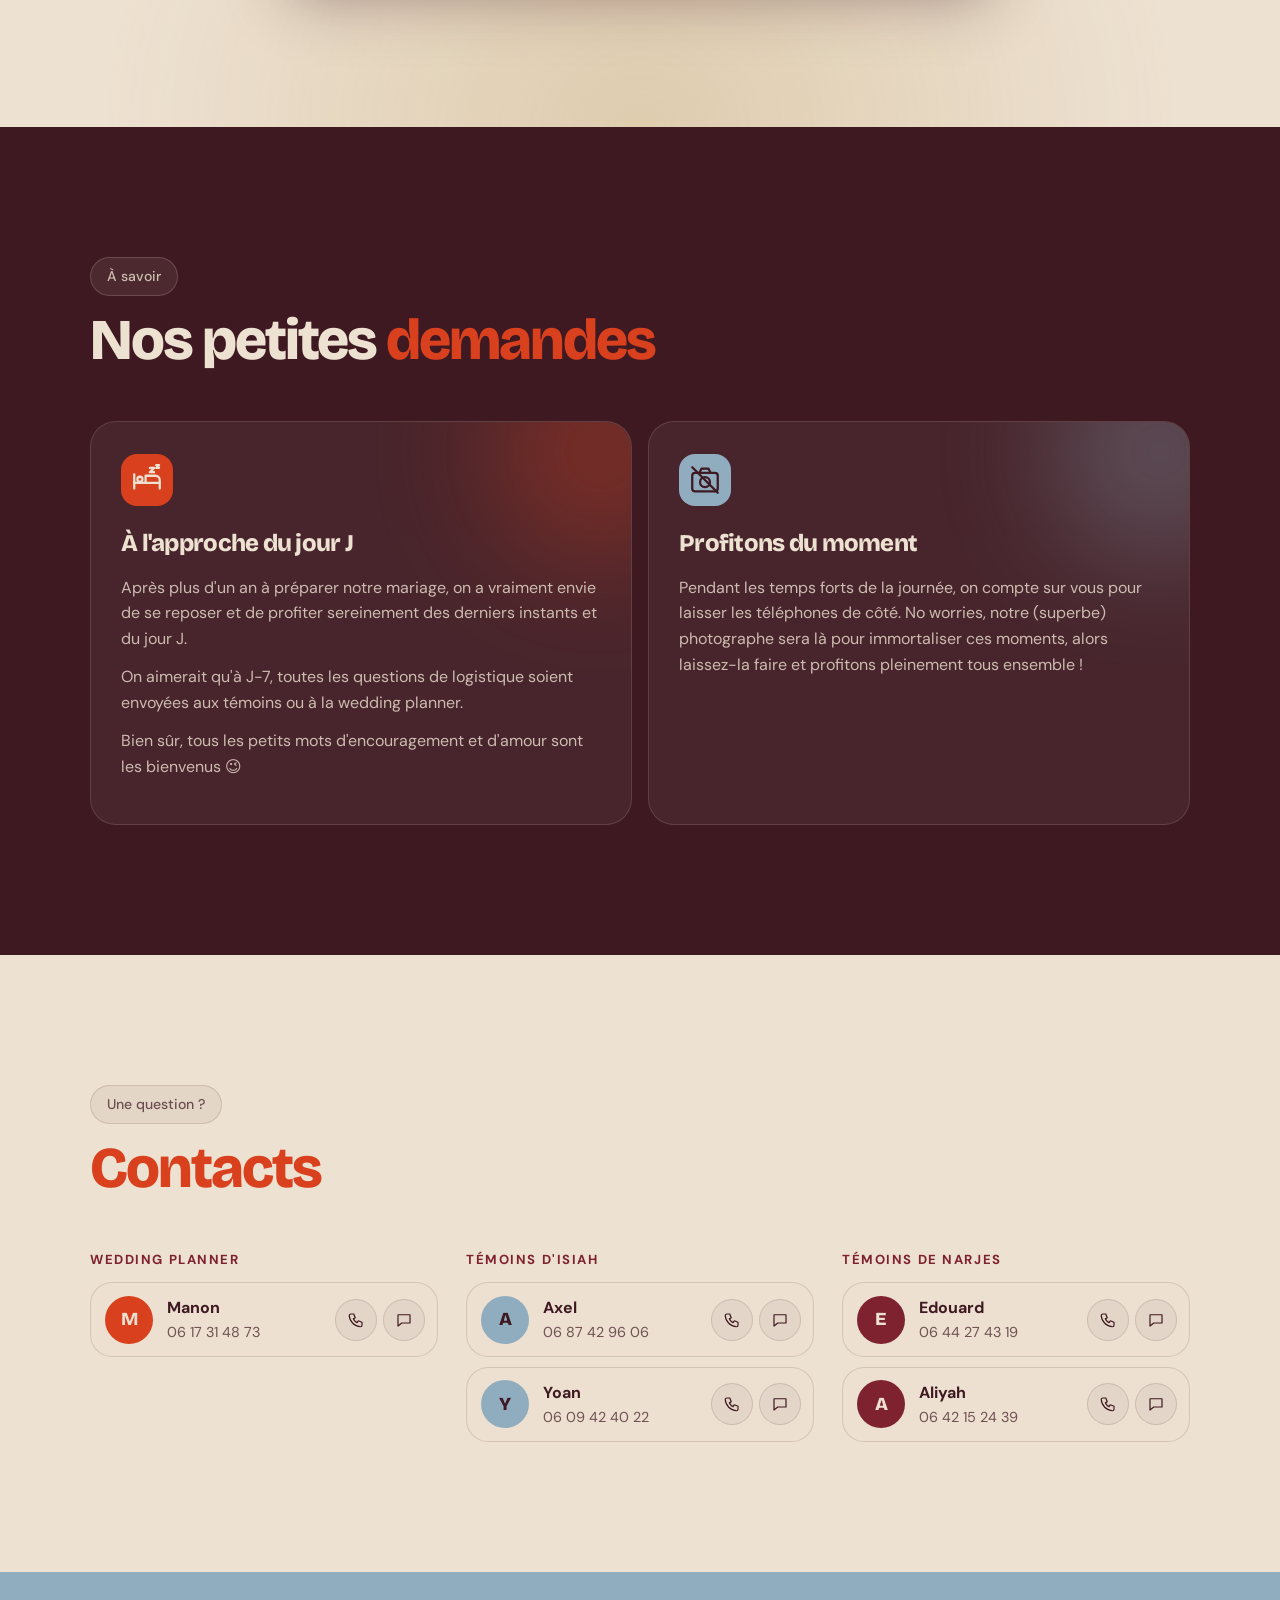
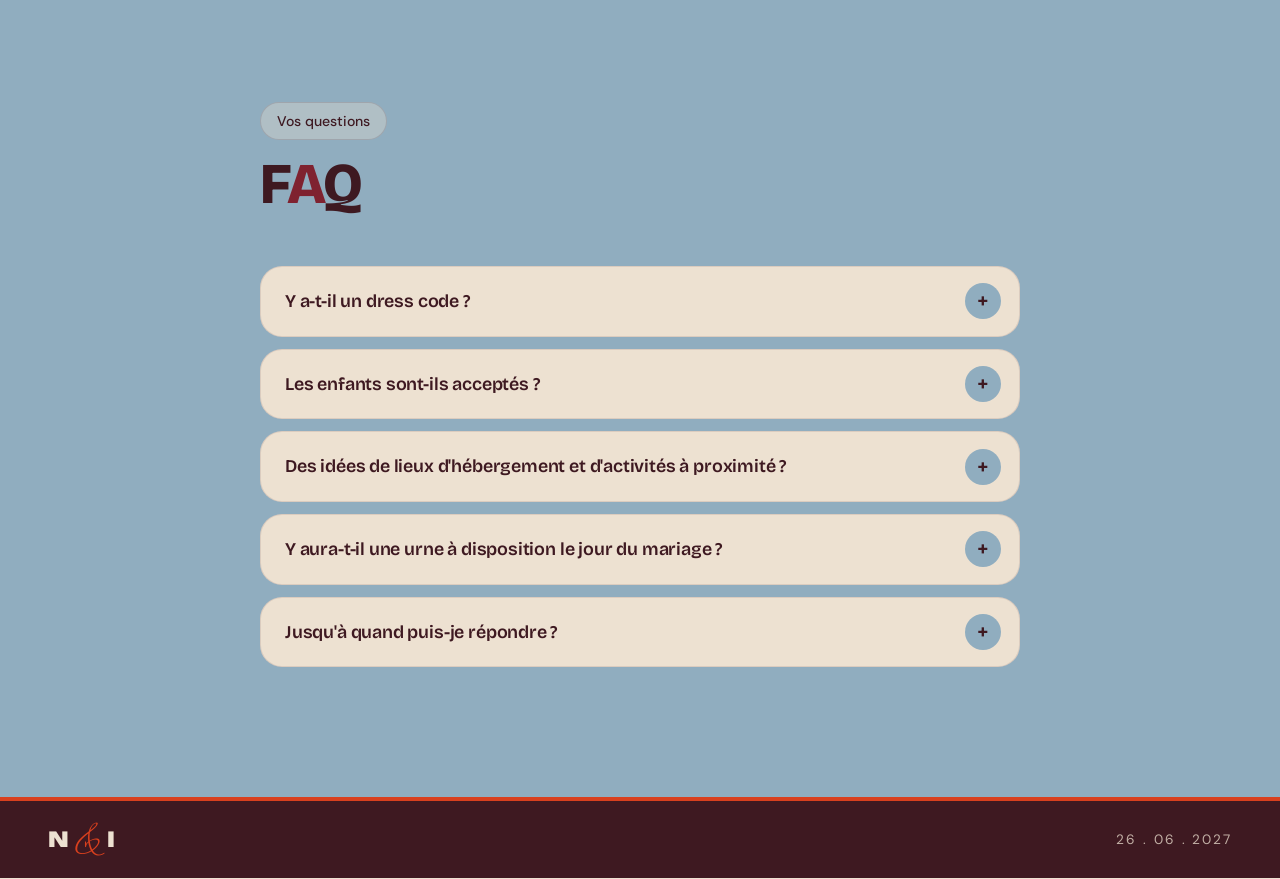
==== commit 352fb1de: "Add files via upload" ====
--- a/index.html
+++ b/index.html
@@ -13,7 +13,7 @@
   <link rel="preconnect" href="https://fonts.googleapis.com">
   <link rel="preconnect" href="https://fonts.gstatic.com" crossorigin>
   <link href="https://fonts.googleapis.com/css2?family=Unbounded:wght@700;900&family=Bricolage+Grotesque:opsz,wght@12..96,400;12..96,600;12..96,800&family=DM+Sans:ital,opsz,wght@0,9..40,400;0,9..40,500;0,9..40,700;1,9..40,400&family=Mrs+Saint+Delafield&display=swap" rel="stylesheet">
-  <link rel="stylesheet" href="style.css?v=15">
+  <link rel="stylesheet" href="style.css?v=16">
 </head>
 <body>
 
@@ -164,8 +164,8 @@
   <p class="pied-date" id="pied-date"></p>
 </footer>
 
-<script src="config.js?v=15"></script>
-<script src="firebase-config.js?v=15"></script>
-<script type="module" src="app.js?v=15"></script>
+<script src="config.js?v=16"></script>
+<script src="firebase-config.js?v=16"></script>
+<script type="module" src="app.js?v=16"></script>
 </body>
 </html>
--- a/style.css
+++ b/style.css
@@ -83,7 +83,7 @@
 .polaroid {
   position: absolute; inset: 0; margin: 0; padding: 7% 7% 0; background: var(--creme); border-radius: 3px;
   display: flex; flex-direction: column; box-shadow: 0 18px 40px -16px rgba(0,0,0,.6), 0 2px 6px rgba(0,0,0,.25);
-  transition: transform .65s cubic-bezier(.45,.05,.25,1), opacity .65s ease; will-change: transform, opacity;
+  transition: transform .9s cubic-bezier(.45,.05,.25,1), opacity .9s ease; will-change: transform, opacity;
 }
 .polaroid img { width: 100%; aspect-ratio: 1; object-fit: cover; background: var(--vin); }
 .polaroid figcaption { flex: 1; display: grid; place-items: center; font-family: var(--display); font-weight: 600; color: var(--vin); font-size: clamp(.78rem, 1vw, 1rem); letter-spacing: .14em; text-transform: uppercase; line-height: 1; padding-bottom: 2%; }
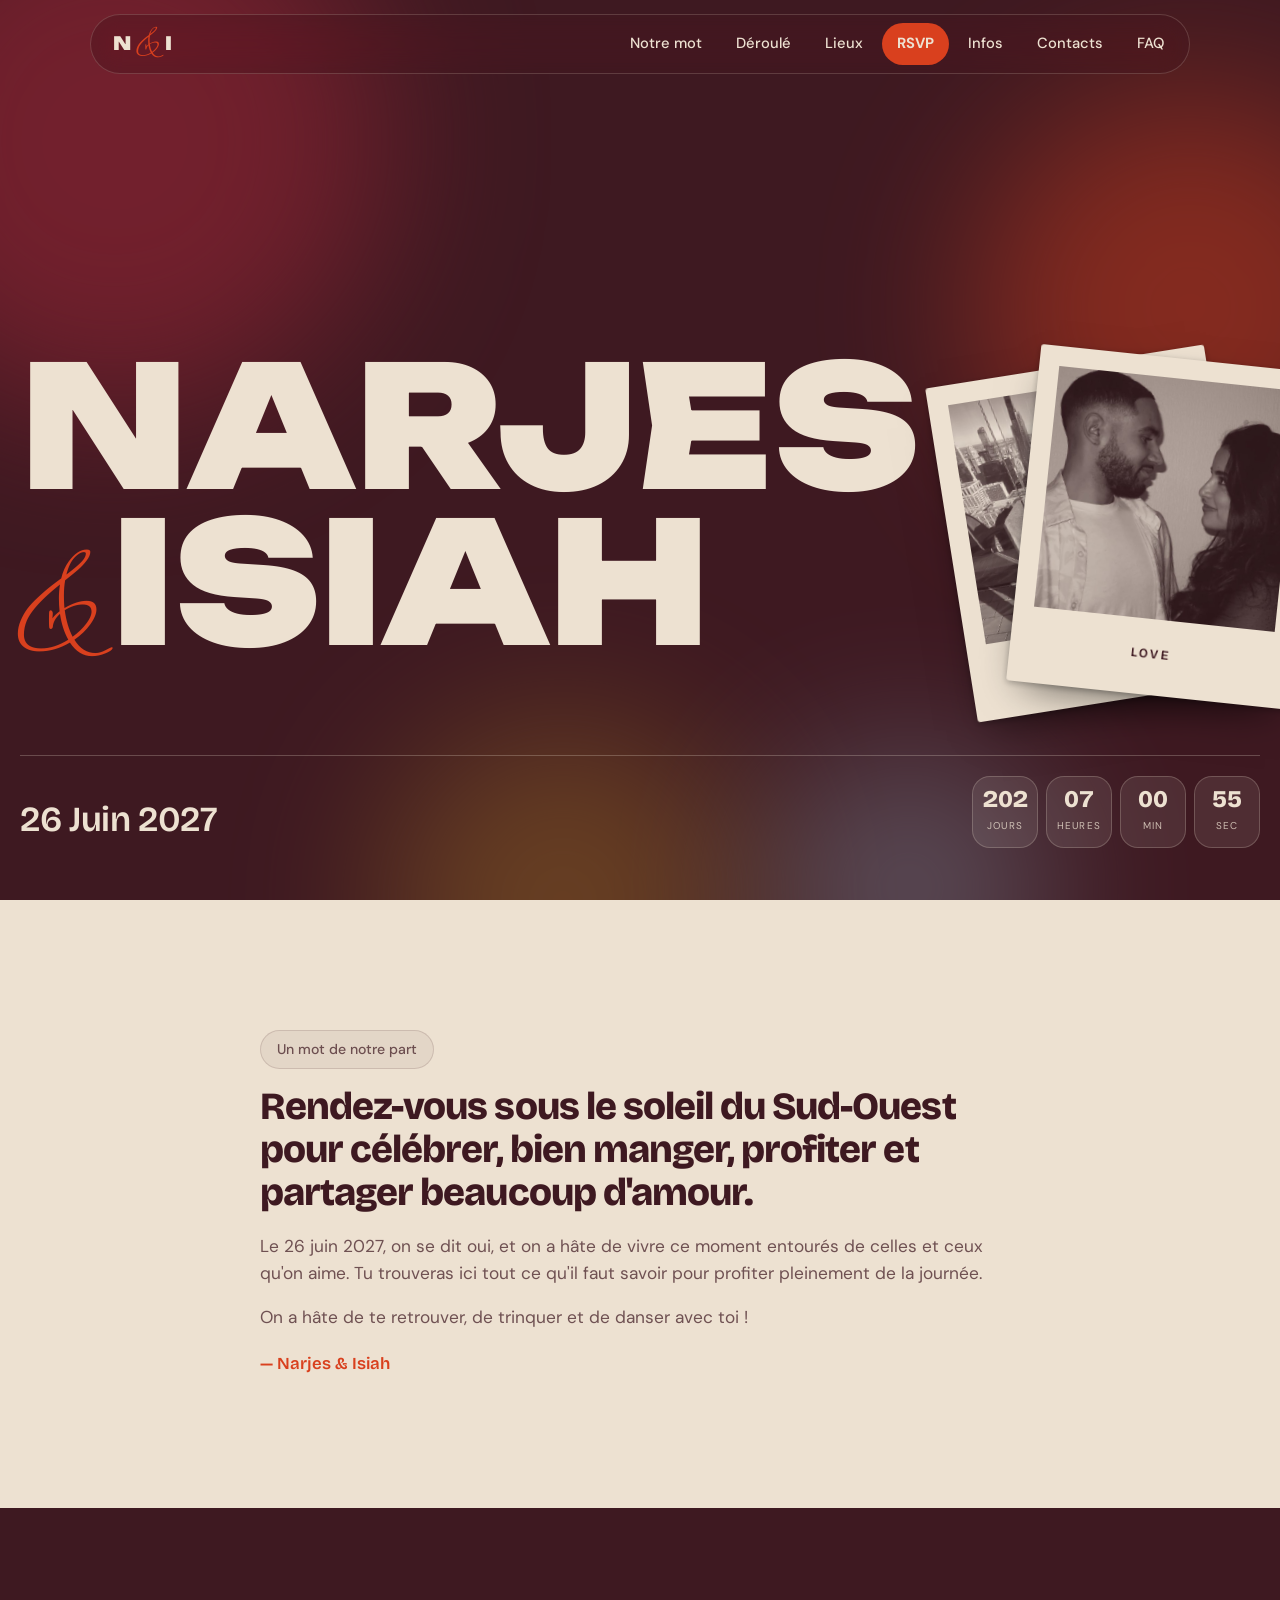
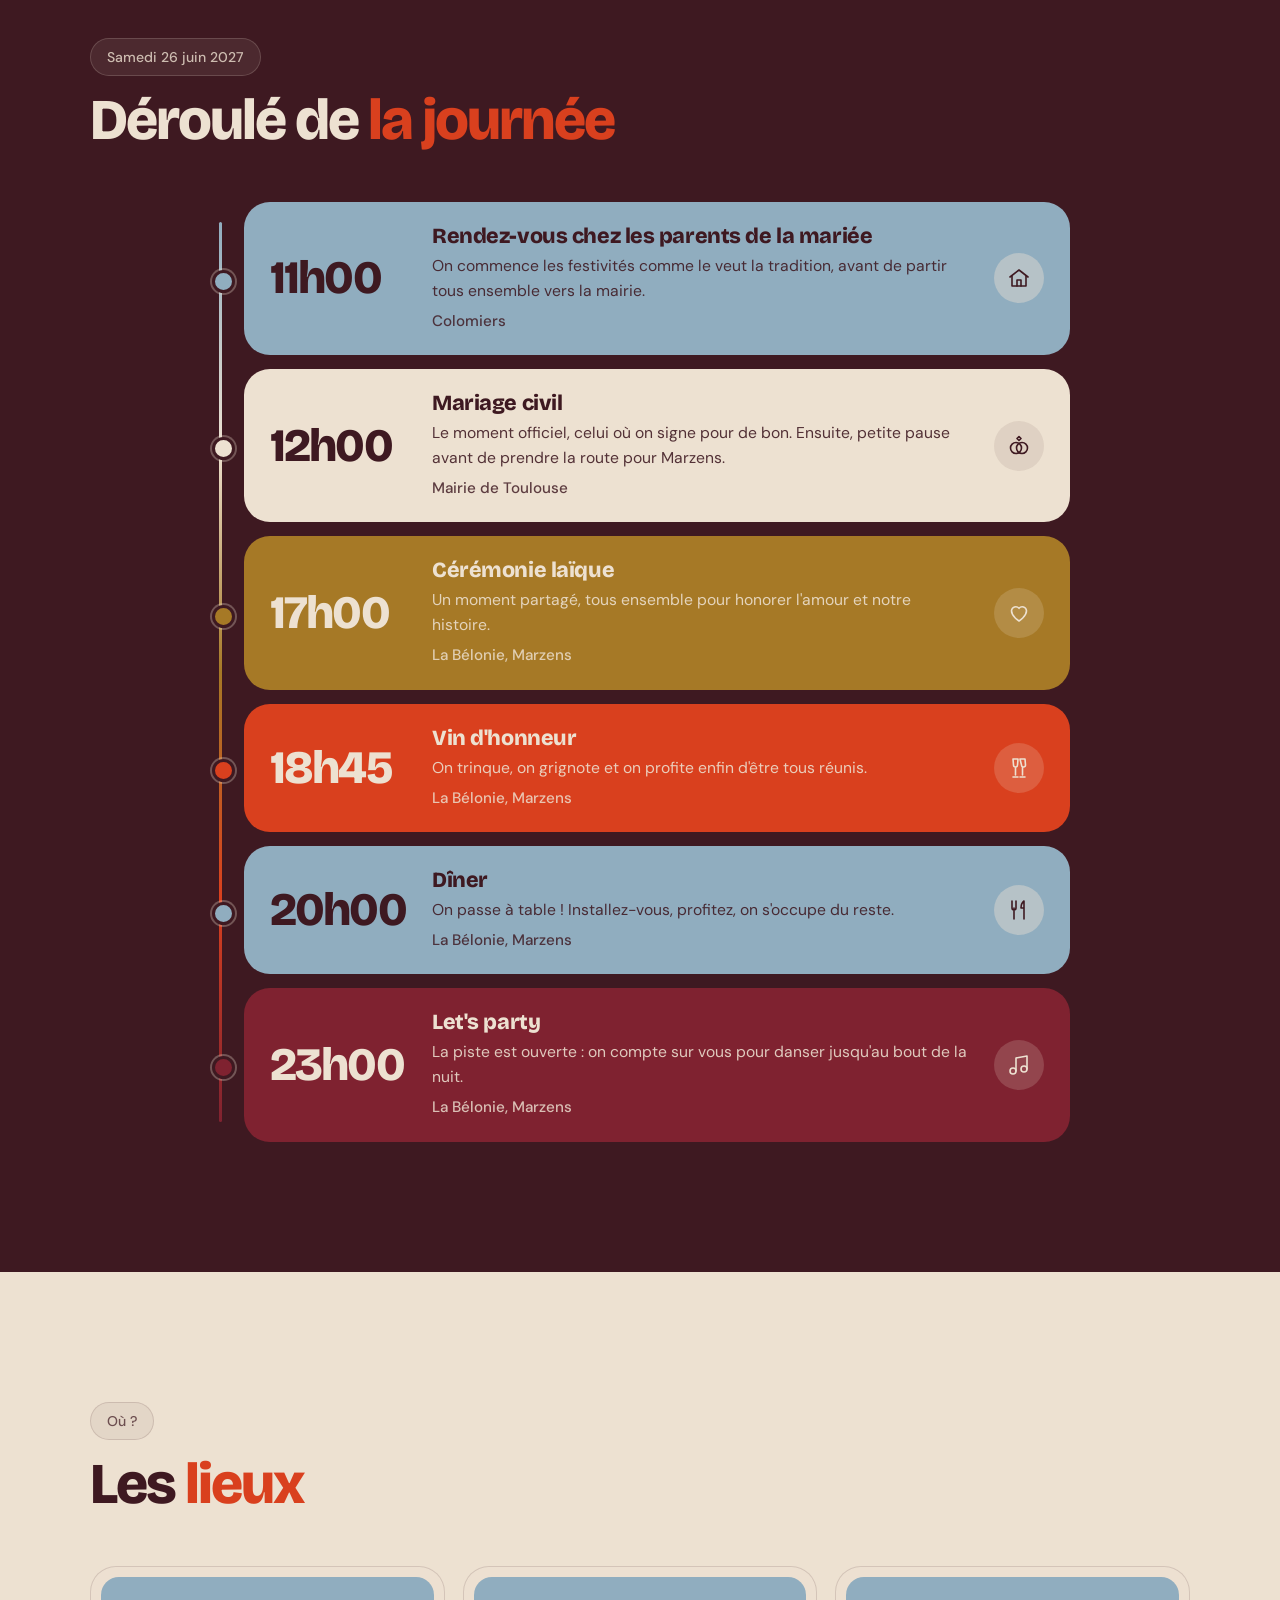
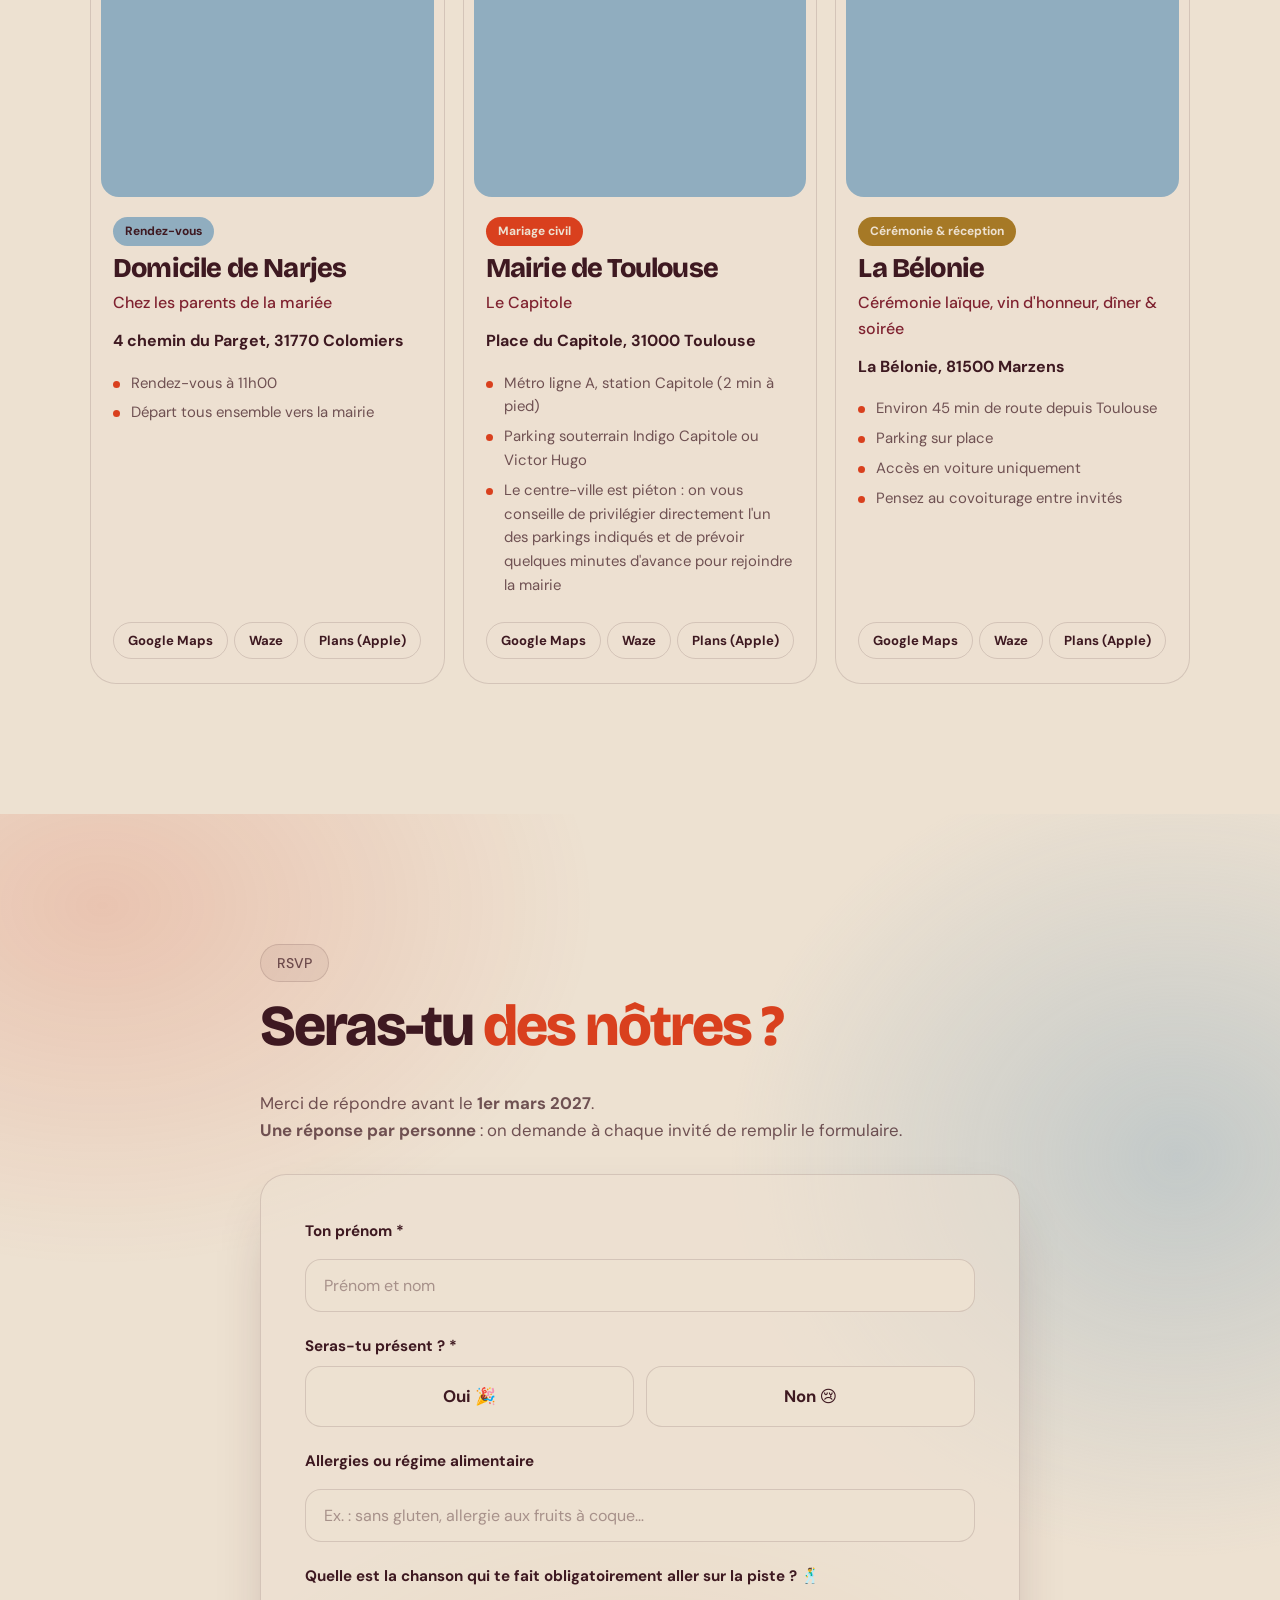
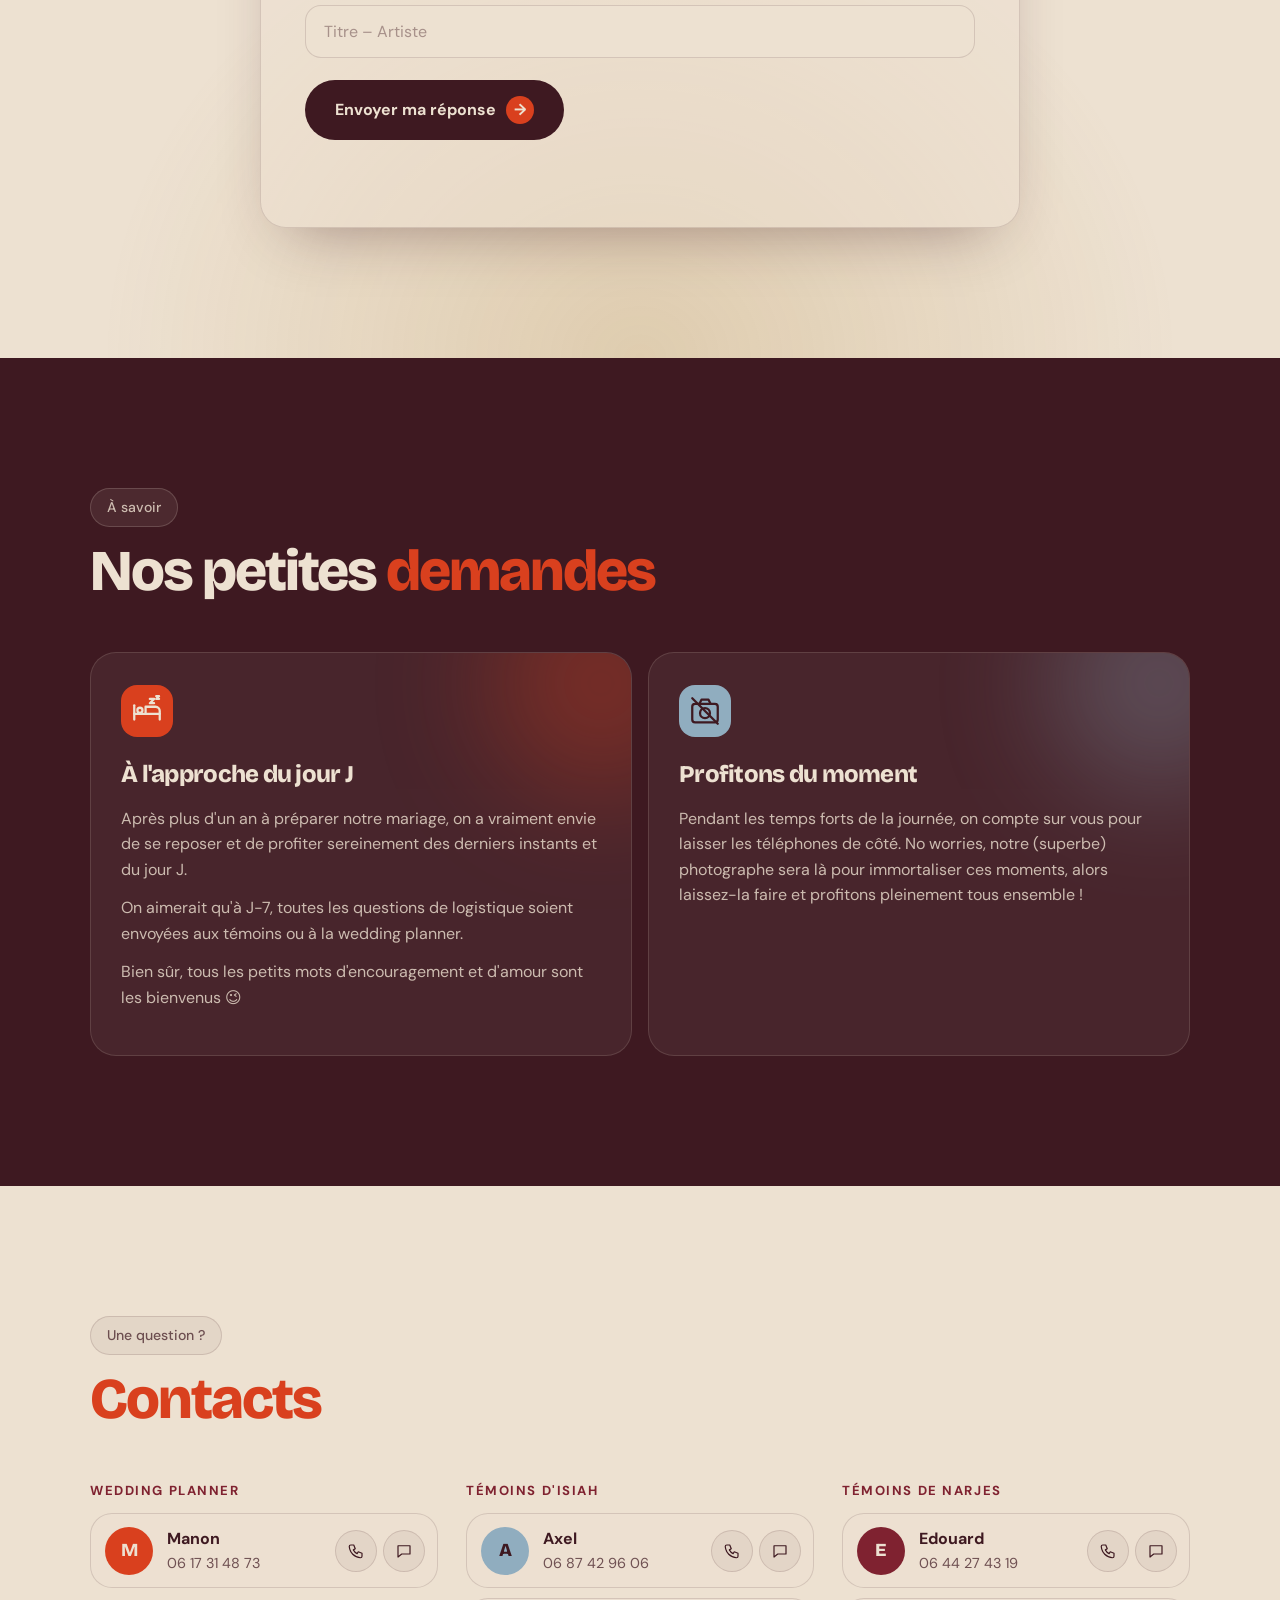
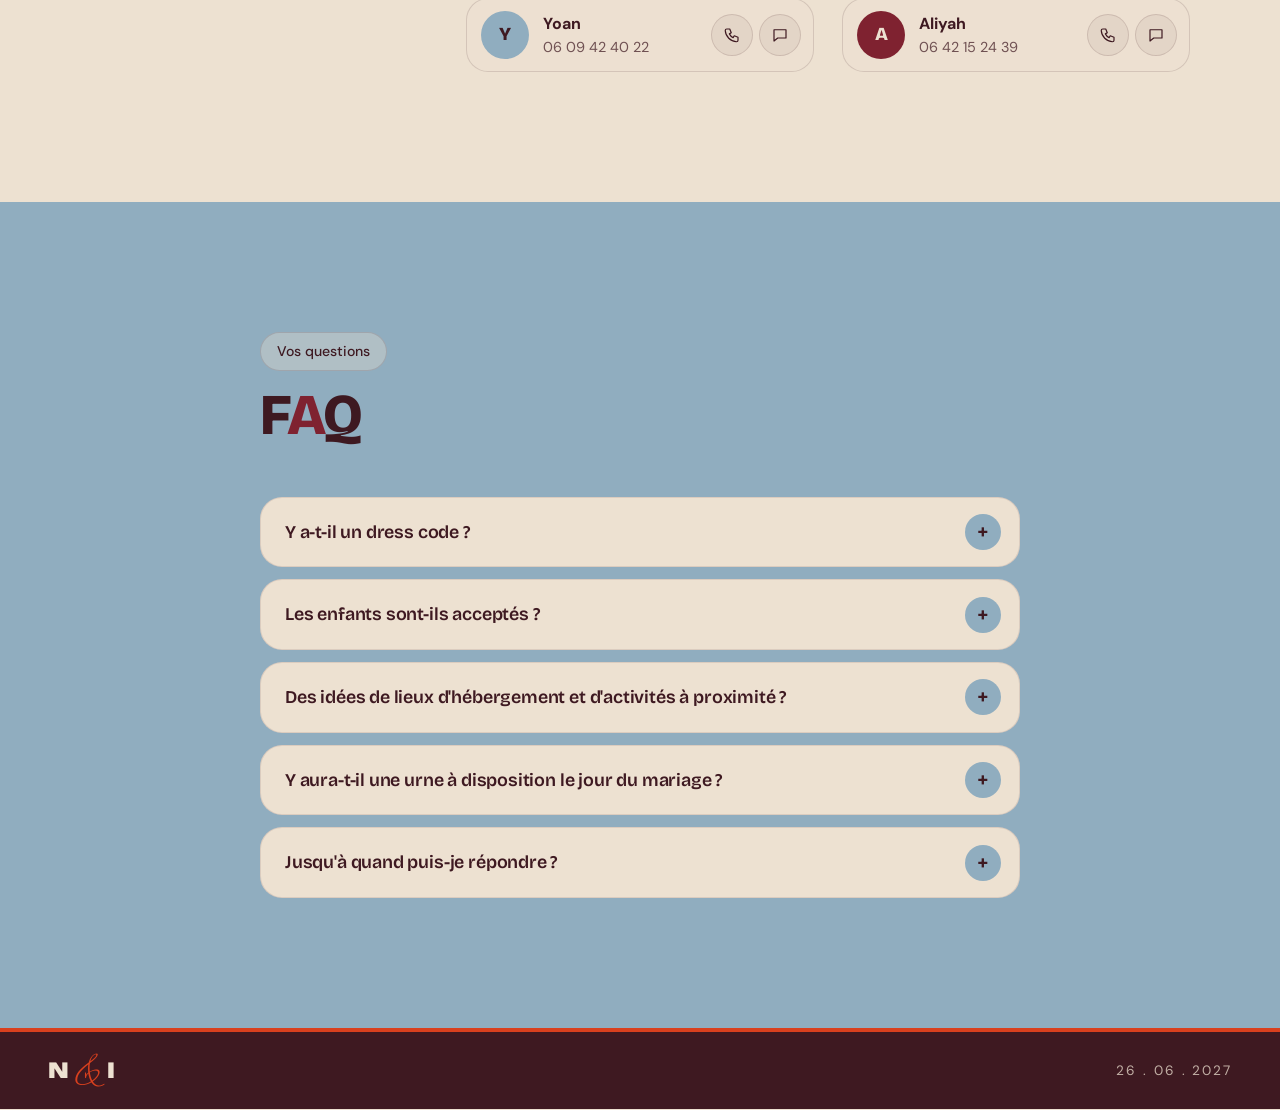
==== commit 90966498: "Add files via upload" ====
--- a/index.html
+++ b/index.html
@@ -13,7 +13,7 @@
   <link rel="preconnect" href="https://fonts.googleapis.com">
   <link rel="preconnect" href="https://fonts.gstatic.com" crossorigin>
   <link href="https://fonts.googleapis.com/css2?family=Unbounded:wght@700;900&family=Bricolage+Grotesque:opsz,wght@12..96,400;12..96,600;12..96,800&family=DM+Sans:ital,opsz,wght@0,9..40,400;0,9..40,500;0,9..40,700;1,9..40,400&family=Mrs+Saint+Delafield&display=swap" rel="stylesheet">
-  <link rel="stylesheet" href="style.css?v=16">
+  <link rel="stylesheet" href="style.css?v=17">
 </head>
 <body>
 
@@ -164,8 +164,8 @@
   <p class="pied-date" id="pied-date"></p>
 </footer>
 
-<script src="config.js?v=16"></script>
-<script src="firebase-config.js?v=16"></script>
-<script type="module" src="app.js?v=16"></script>
+<script src="config.js?v=17"></script>
+<script src="firebase-config.js?v=17"></script>
+<script type="module" src="app.js?v=17"></script>
 </body>
 </html>
--- a/style.css
+++ b/style.css
@@ -108,7 +108,7 @@
 @media (max-width: 700px) {
   .hero-contenu { padding-bottom: 36px; }
   .hero-haut { flex-direction: column-reverse; align-items: flex-start; gap: 26px; padding-bottom: 0; }
-  .polaroids { width: 150px; margin-left: 4px; }
+  .polaroids { width: 160px; align-self: center; margin: 0 auto; }
   .hero-date { font-size: 1.35rem; }
   .compteur { gap: 6px; }
   .compteur div { min-width: 52px; padding: 6px 6px; border-radius: 14px; }
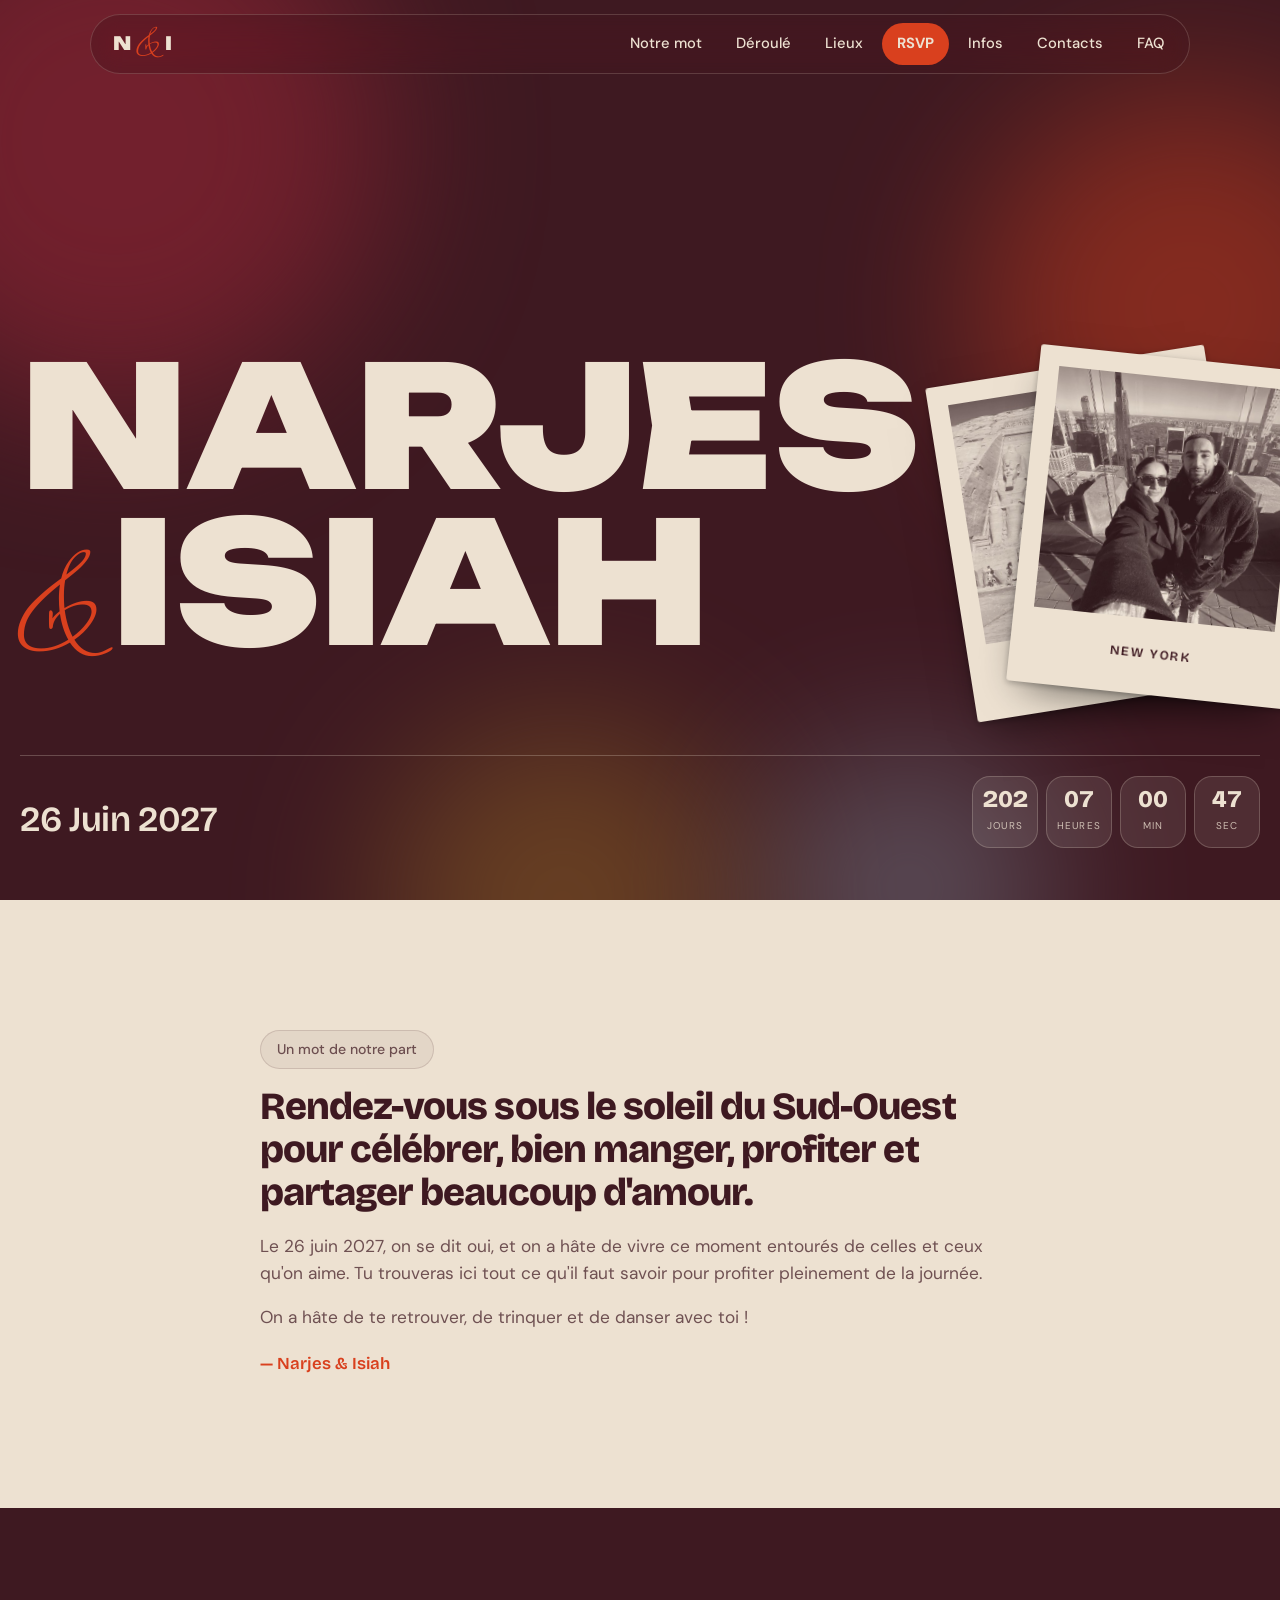
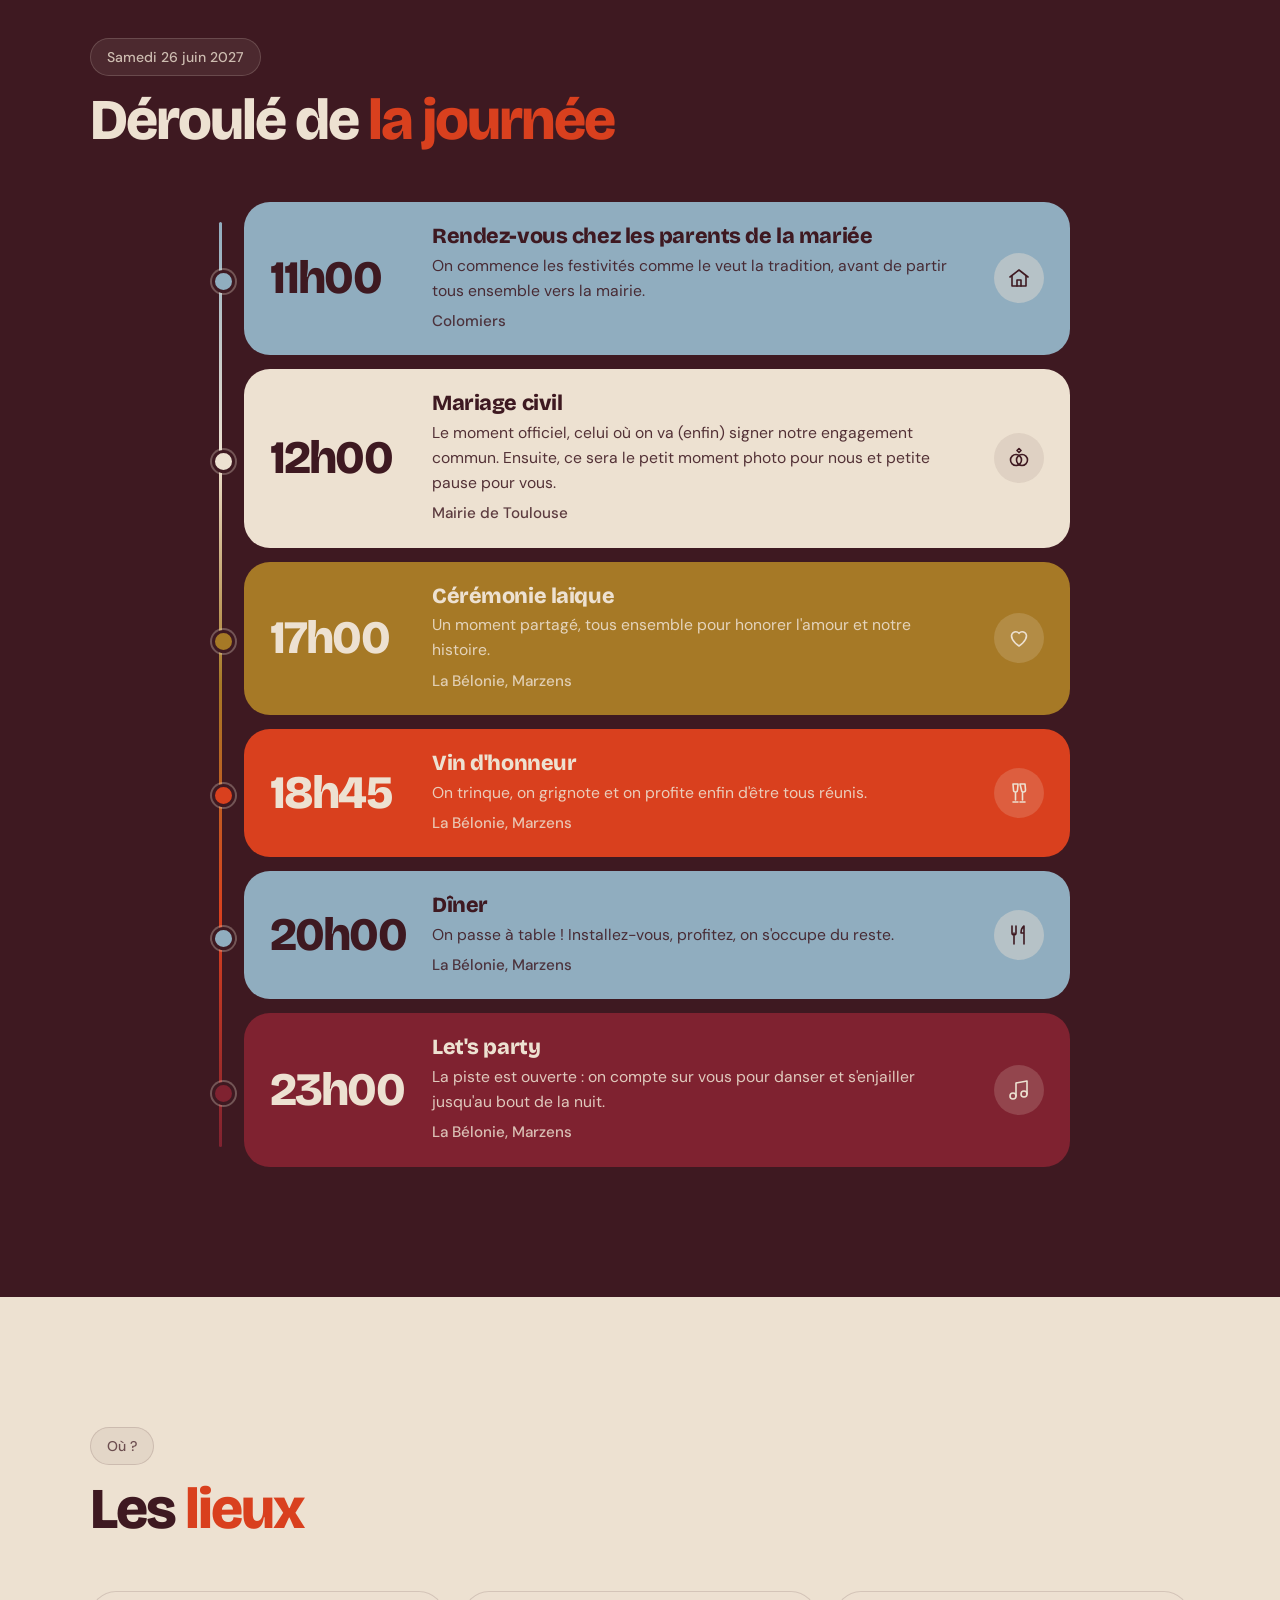
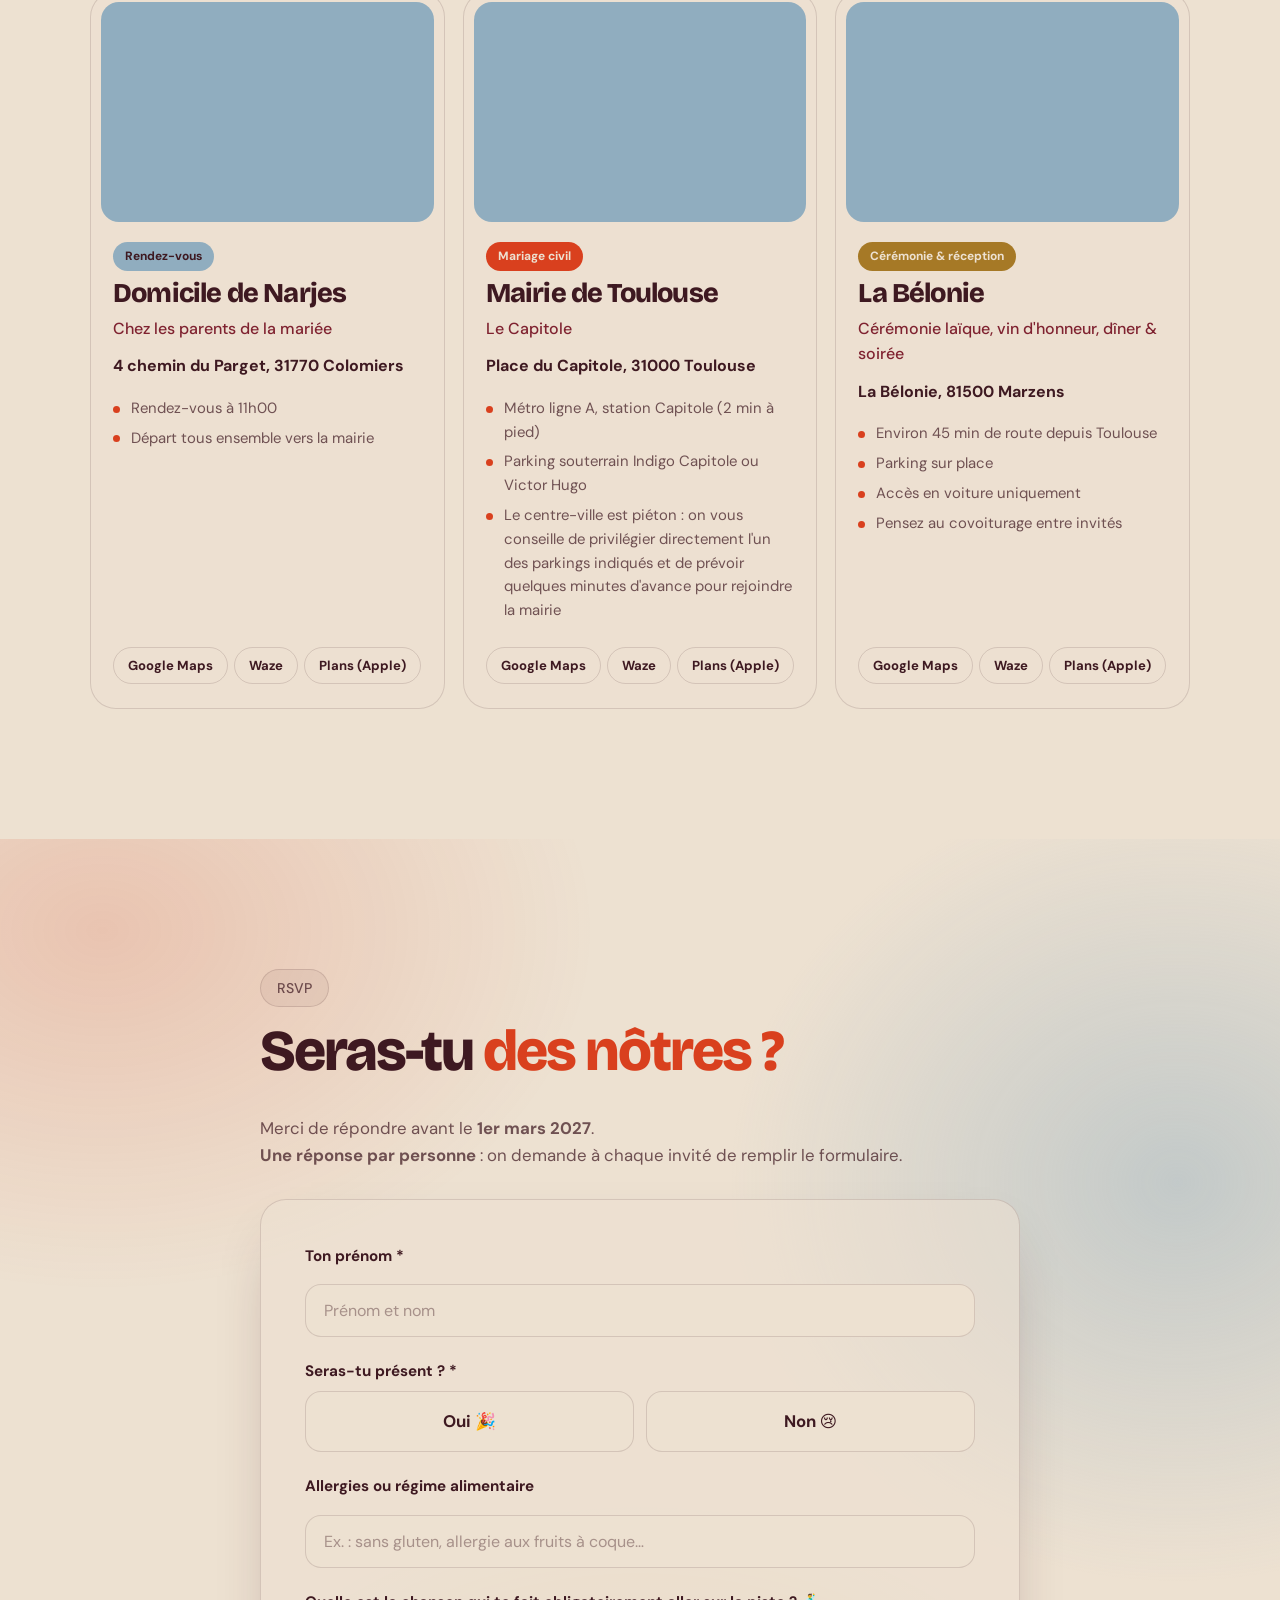
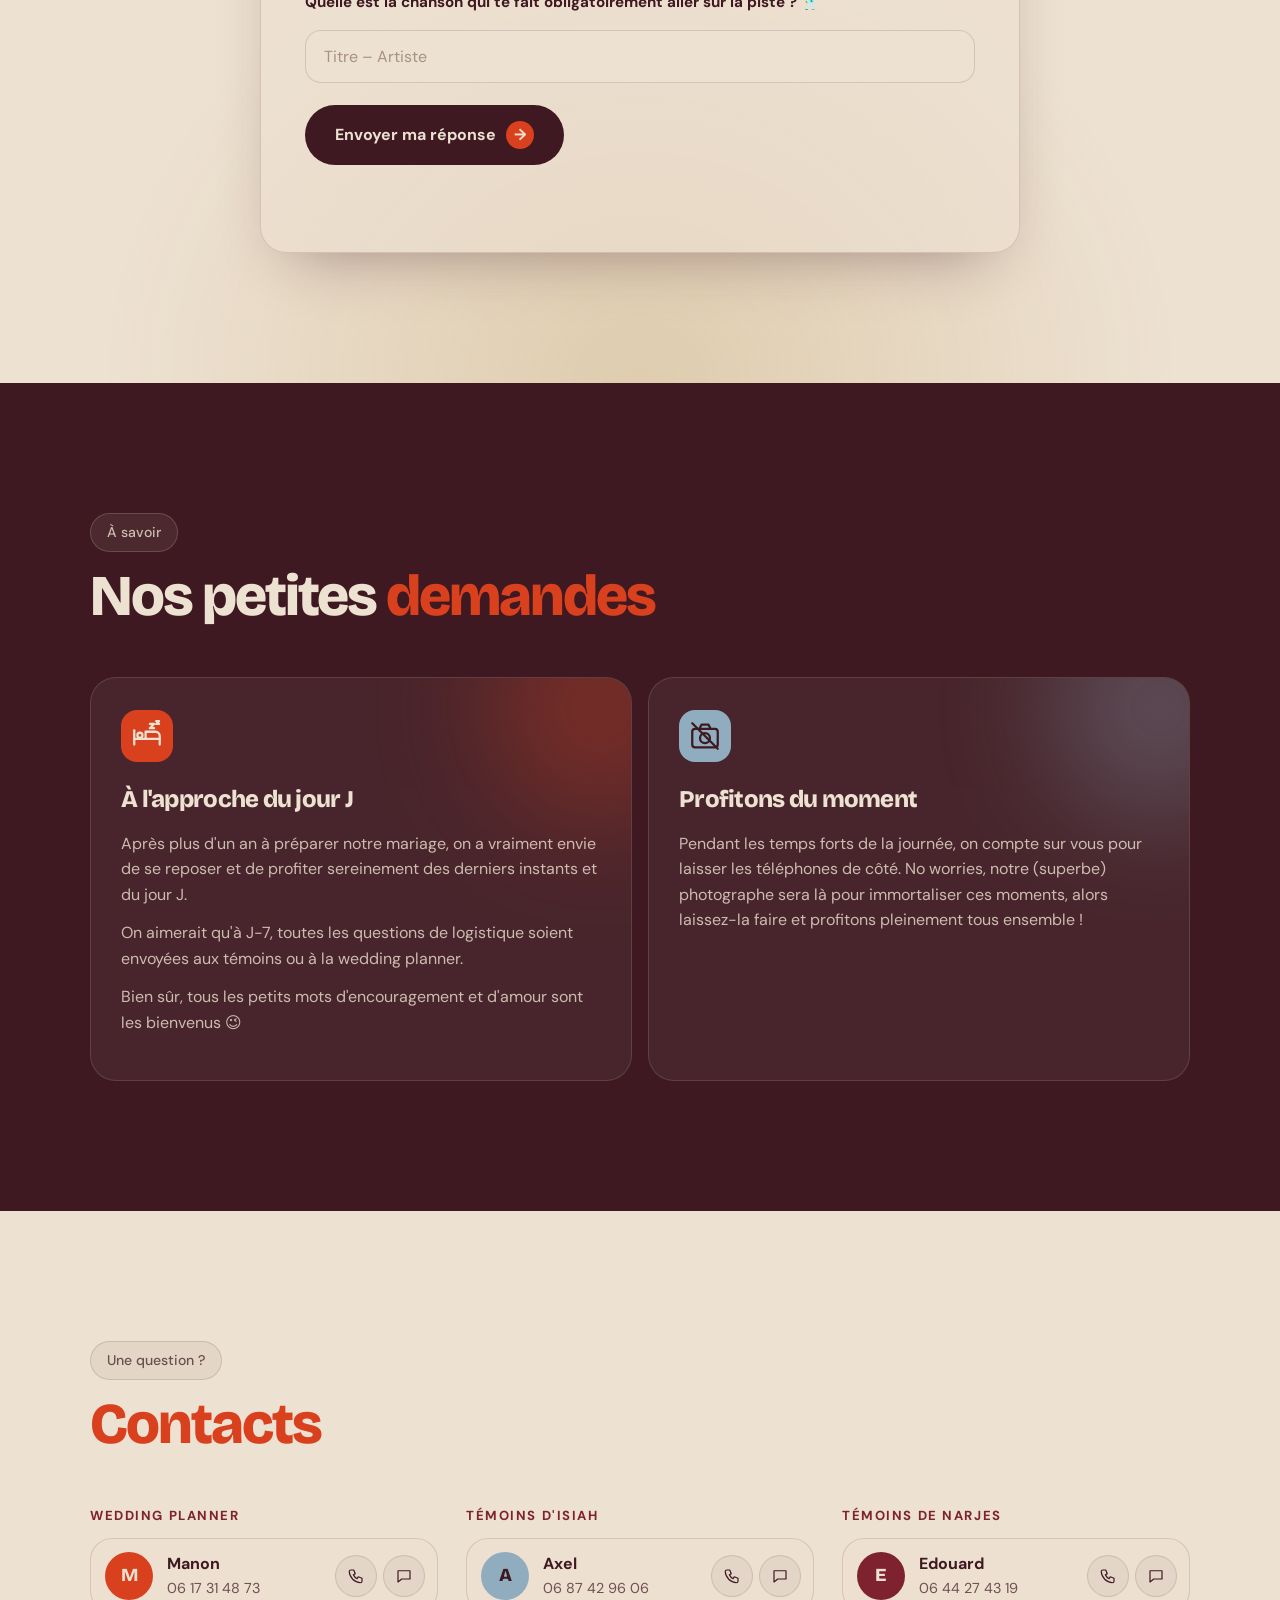
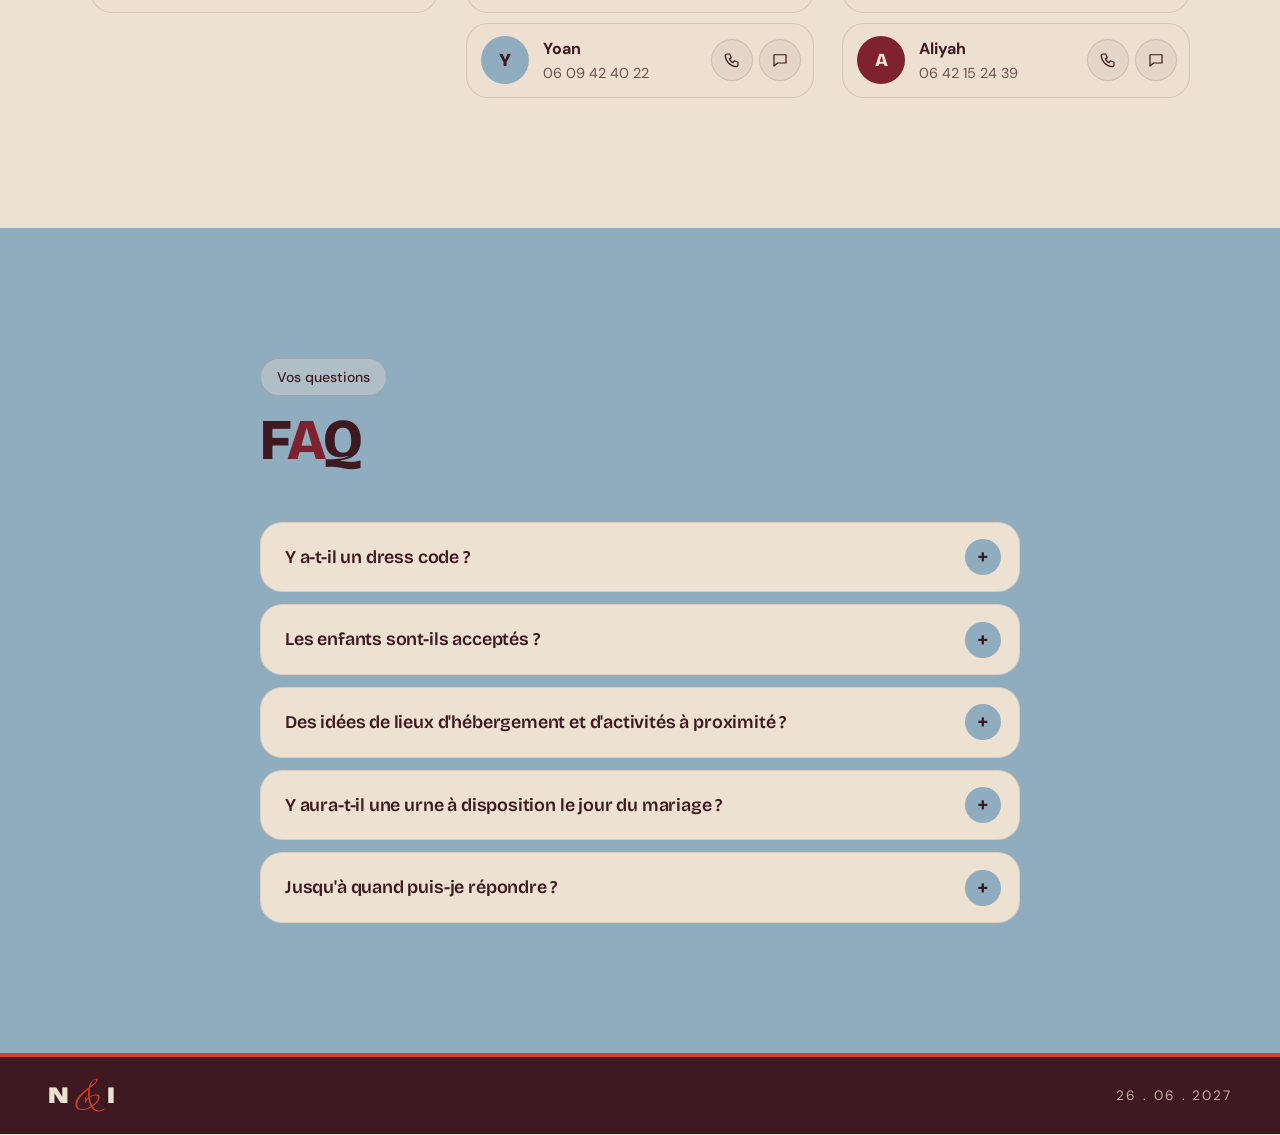
==== commit df333271: "Add files via upload" ====
--- a/index.html
+++ b/index.html
@@ -13,7 +13,7 @@
   <link rel="preconnect" href="https://fonts.googleapis.com">
   <link rel="preconnect" href="https://fonts.gstatic.com" crossorigin>
   <link href="https://fonts.googleapis.com/css2?family=Unbounded:wght@700;900&family=Bricolage+Grotesque:opsz,wght@12..96,400;12..96,600;12..96,800&family=DM+Sans:ital,opsz,wght@0,9..40,400;0,9..40,500;0,9..40,700;1,9..40,400&family=Mrs+Saint+Delafield&display=swap" rel="stylesheet">
-  <link rel="stylesheet" href="style.css?v=17">
+  <link rel="stylesheet" href="style.css?v=18">
 </head>
 <body>
 
@@ -164,8 +164,8 @@
   <p class="pied-date" id="pied-date"></p>
 </footer>
 
-<script src="config.js?v=17"></script>
-<script src="firebase-config.js?v=17"></script>
-<script type="module" src="app.js?v=17"></script>
+<script src="config.js?v=18"></script>
+<script src="firebase-config.js?v=18"></script>
+<script type="module" src="app.js?v=18"></script>
 </body>
 </html>
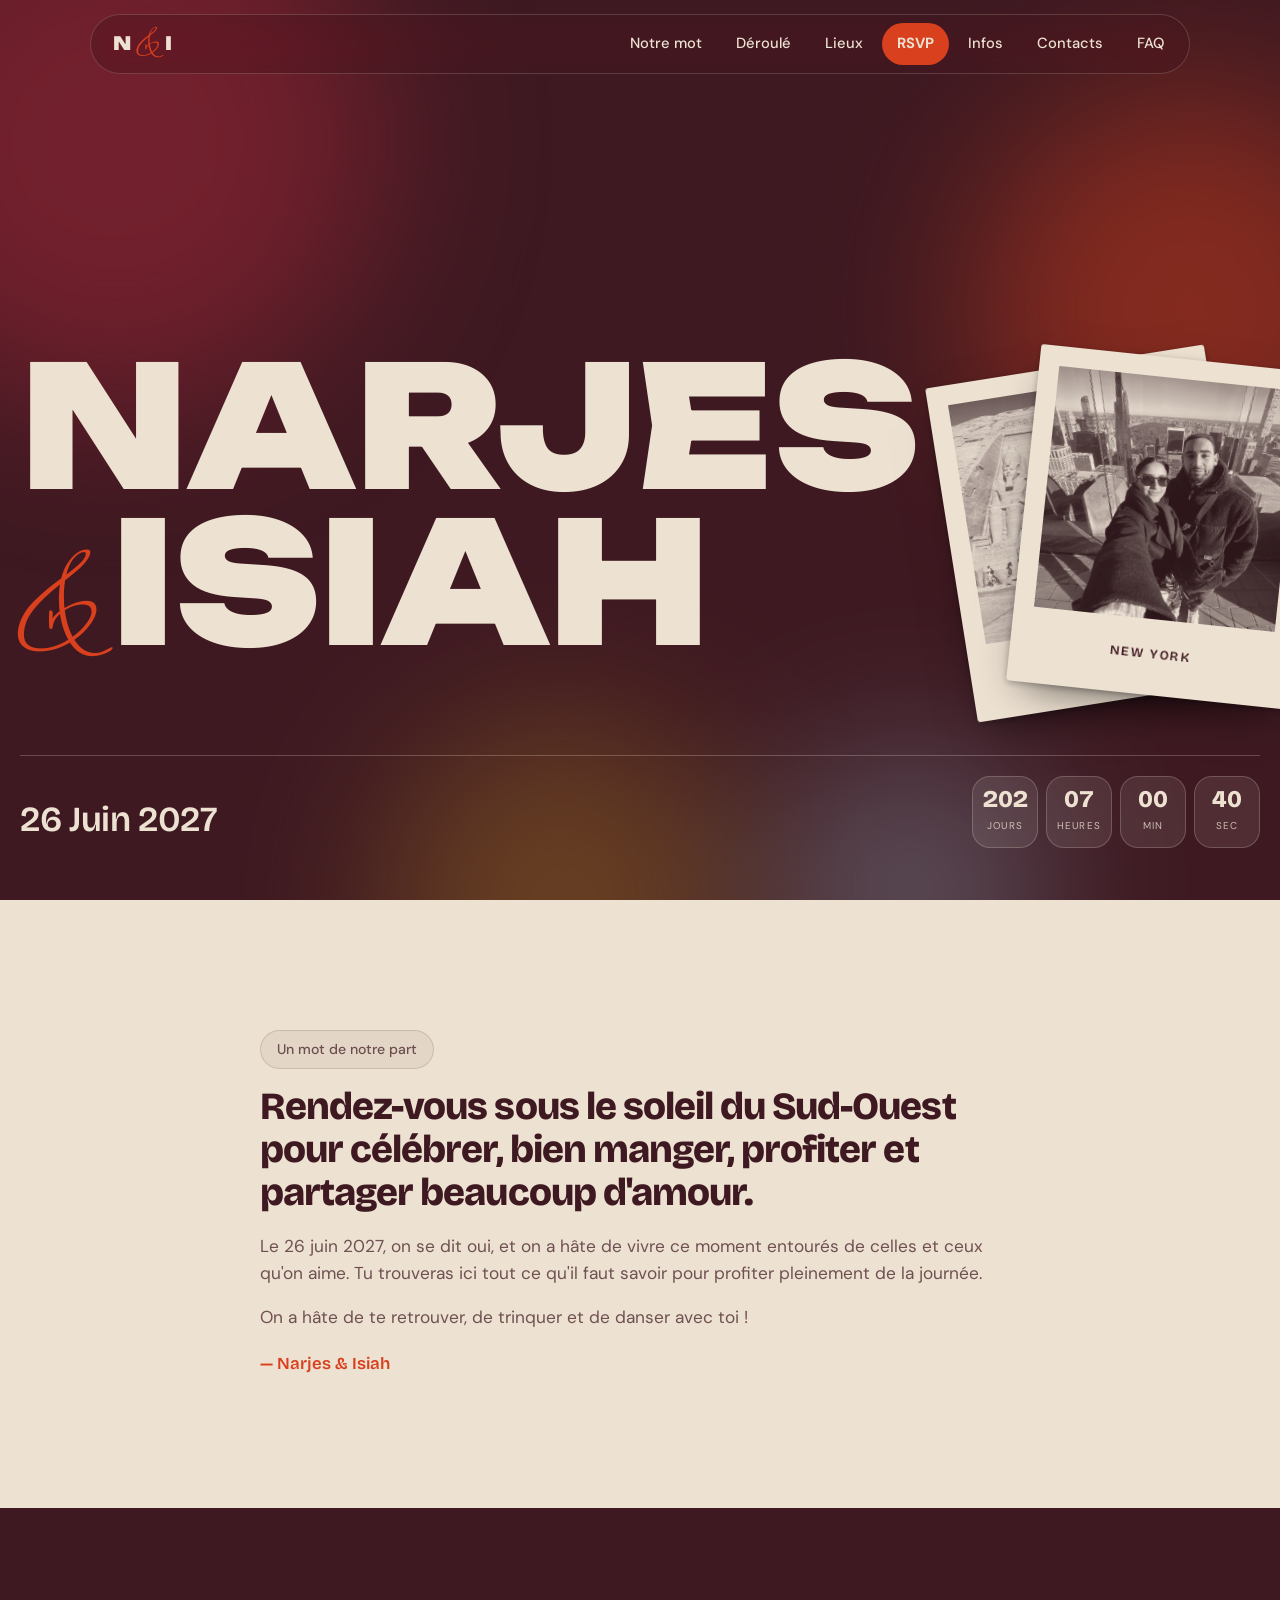
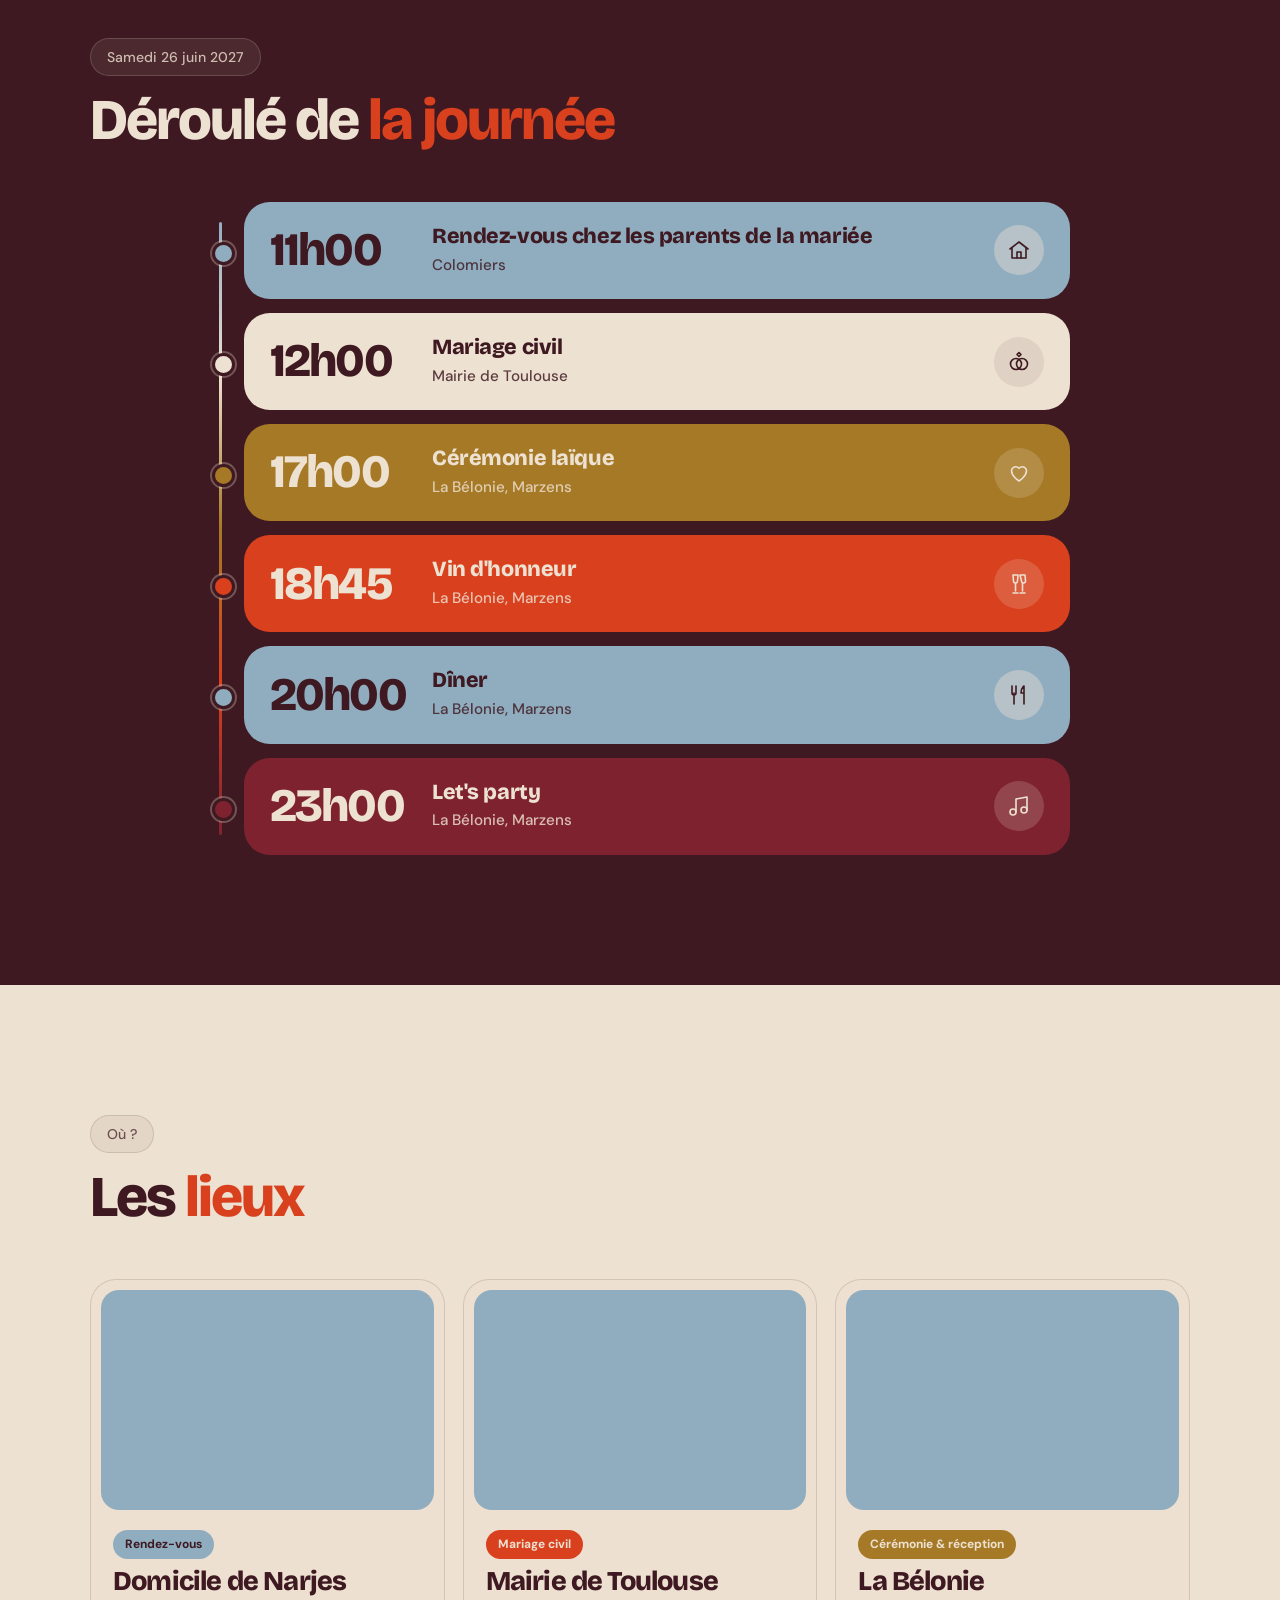
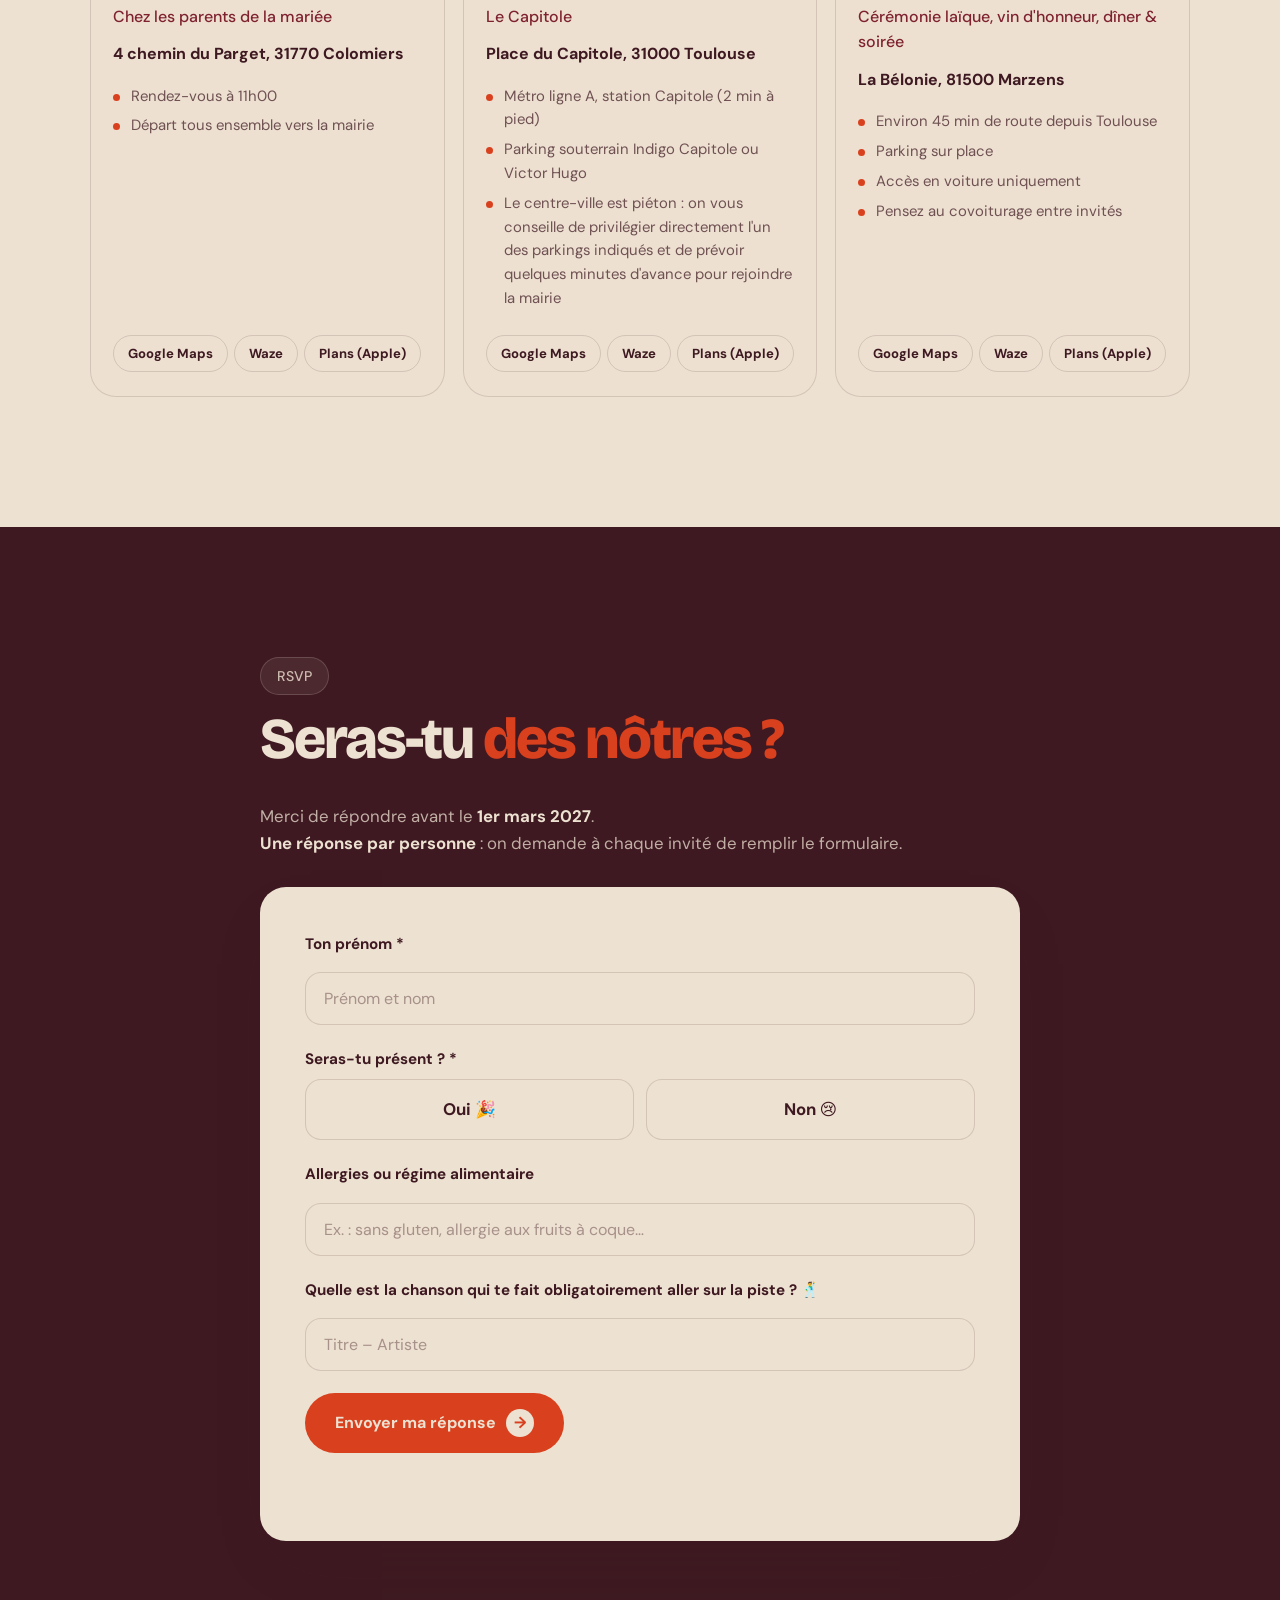
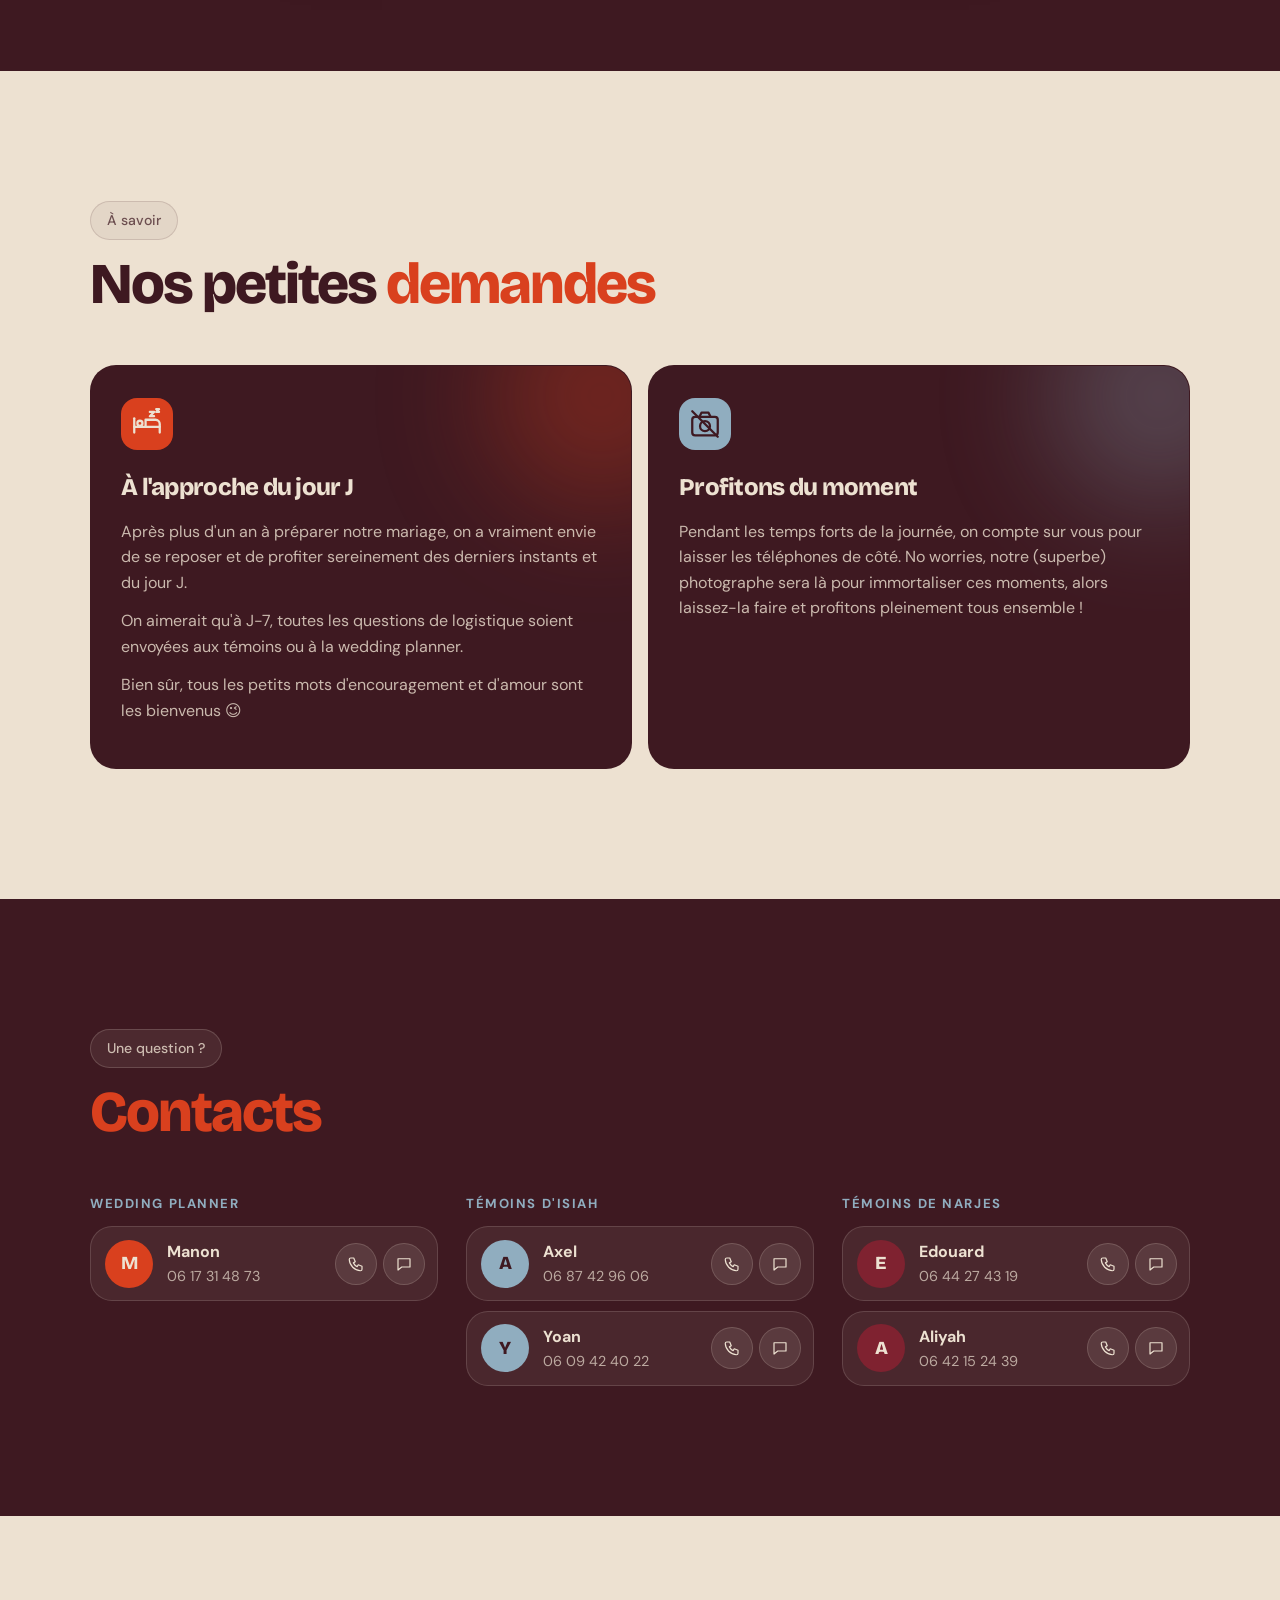
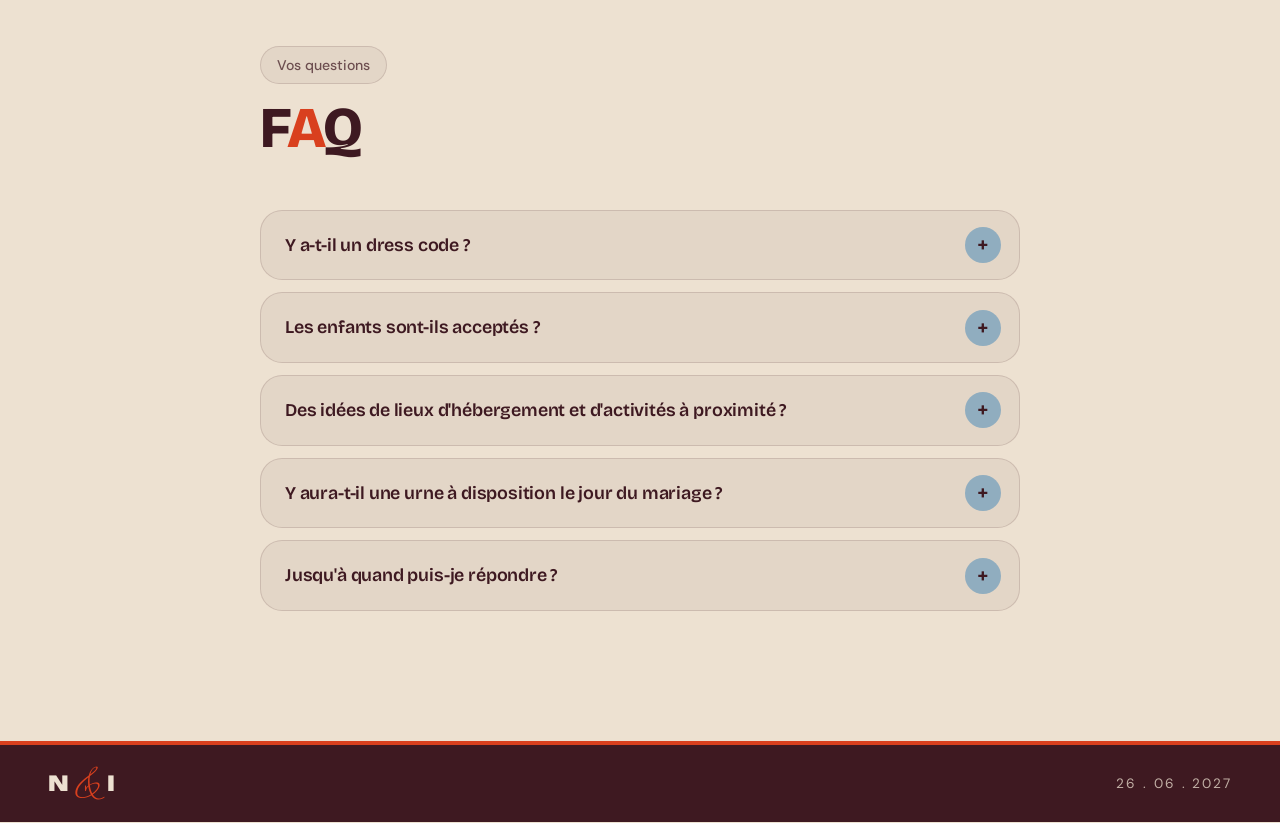
==== commit 102fbe7f: "Add files via upload" ====
--- a/index.html
+++ b/index.html
@@ -13,7 +13,7 @@
   <link rel="preconnect" href="https://fonts.googleapis.com">
   <link rel="preconnect" href="https://fonts.gstatic.com" crossorigin>
   <link href="https://fonts.googleapis.com/css2?family=Unbounded:wght@700;900&family=Bricolage+Grotesque:opsz,wght@12..96,400;12..96,600;12..96,800&family=DM+Sans:ital,opsz,wght@0,9..40,400;0,9..40,500;0,9..40,700;1,9..40,400&family=Mrs+Saint+Delafield&display=swap" rel="stylesheet">
-  <link rel="stylesheet" href="style.css?v=18">
+  <link rel="stylesheet" href="style.css?v=19">
 </head>
 <body>
 
@@ -84,7 +84,7 @@
   </section>
 
   <!-- RSVP -->
-  <section class="section s-degrade" id="rsvp">
+  <section class="section s-sombre" id="rsvp">
     <div class="conteneur etroit">
       <p class="etiquette">RSVP</p>
       <h2 class="titre">Seras-tu <em>des nôtres&nbsp;?</em></h2>
@@ -132,7 +132,7 @@
   </section>
 
   <!-- NOS PETITES DEMANDES -->
-  <section class="section s-sombre" id="infos">
+  <section class="section" id="infos">
     <div class="conteneur">
       <p class="etiquette">À savoir</p>
       <h2 class="titre">Nos petites <em>demandes</em></h2>
@@ -141,7 +141,7 @@
   </section>
 
   <!-- CONTACTS -->
-  <section class="section" id="contacts">
+  <section class="section s-sombre" id="contacts">
     <div class="conteneur">
       <p class="etiquette">Une question ?</p>
       <h2 class="titre"><em>Contacts</em></h2>
@@ -150,7 +150,7 @@
   </section>
 
   <!-- FAQ -->
-  <section class="section s-lavande" id="faq">
+  <section class="section" id="faq">
     <div class="conteneur etroit">
       <p class="etiquette">Vos questions</p>
       <h2 class="titre">F<em>A</em>Q</h2>
@@ -164,8 +164,8 @@
   <p class="pied-date" id="pied-date"></p>
 </footer>
 
-<script src="config.js?v=18"></script>
-<script src="firebase-config.js?v=18"></script>
-<script type="module" src="app.js?v=18"></script>
+<script src="config.js?v=19"></script>
+<script src="firebase-config.js?v=19"></script>
+<script type="module" src="app.js?v=19"></script>
 </body>
 </html>
--- a/style.css
+++ b/style.css
@@ -318,3 +318,23 @@
 .tag.non { background: var(--bleu); color: var(--vin); }
 .suppr { background: none; border: 0; cursor: pointer; color: var(--doux); font-size: 1.1rem; }
 .suppr:hover { color: var(--orange); }
+
+/* ---------- Alternance des fonds : vin / crème ---------- */
+/* RSVP sur fond vin */
+#rsvp .intro { color: rgba(237,225,209,.75); }
+#rsvp .intro strong { color: var(--creme); }
+#rsvp .carte { background: var(--creme); border-color: transparent; }
+#rsvp .btn { background: var(--orange); }
+#rsvp .btn .fleche { background: var(--creme); color: var(--orange); }
+#rsvp .merci { color: var(--vin); }
+/* Nos petites demandes sur fond crème : cartes bordeaux */
+#infos .info { background: var(--vin); border-color: transparent; }
+/* Contacts sur fond vin */
+#contacts .temoins-groupe h4 { color: var(--bleu); }
+#contacts .temoin { background: rgba(237,225,209,.07); border-color: rgba(237,225,209,.16); color: var(--creme); }
+#contacts .temoin-tel { color: rgba(237,225,209,.7); }
+#contacts .rond { background: rgba(237,225,209,.1); border-color: rgba(237,225,209,.18); color: var(--creme); }
+#contacts .rond:hover { background: var(--orange); color: var(--creme); }
+/* FAQ sur fond crème */
+#faq .faq details { background: var(--voile); border-color: var(--trait); }
+#faq .faq details[open] { background: var(--creme); }
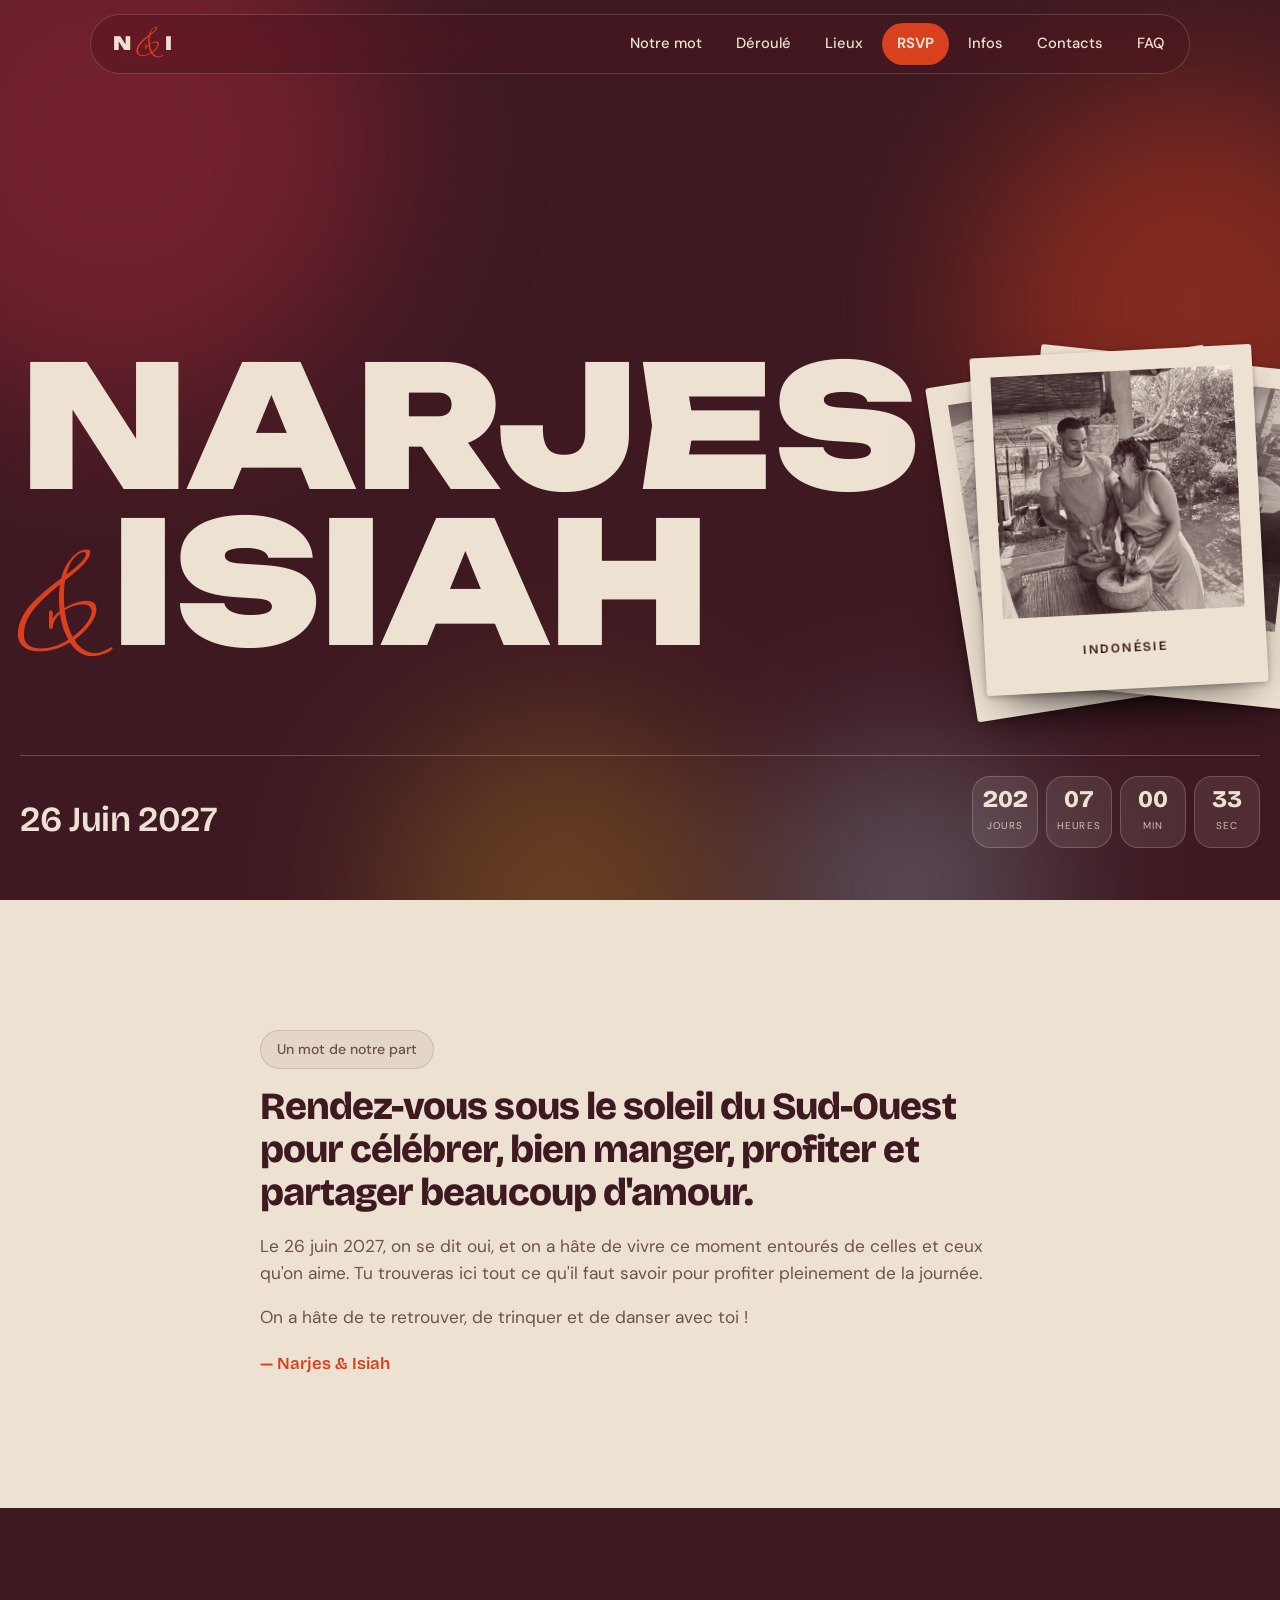
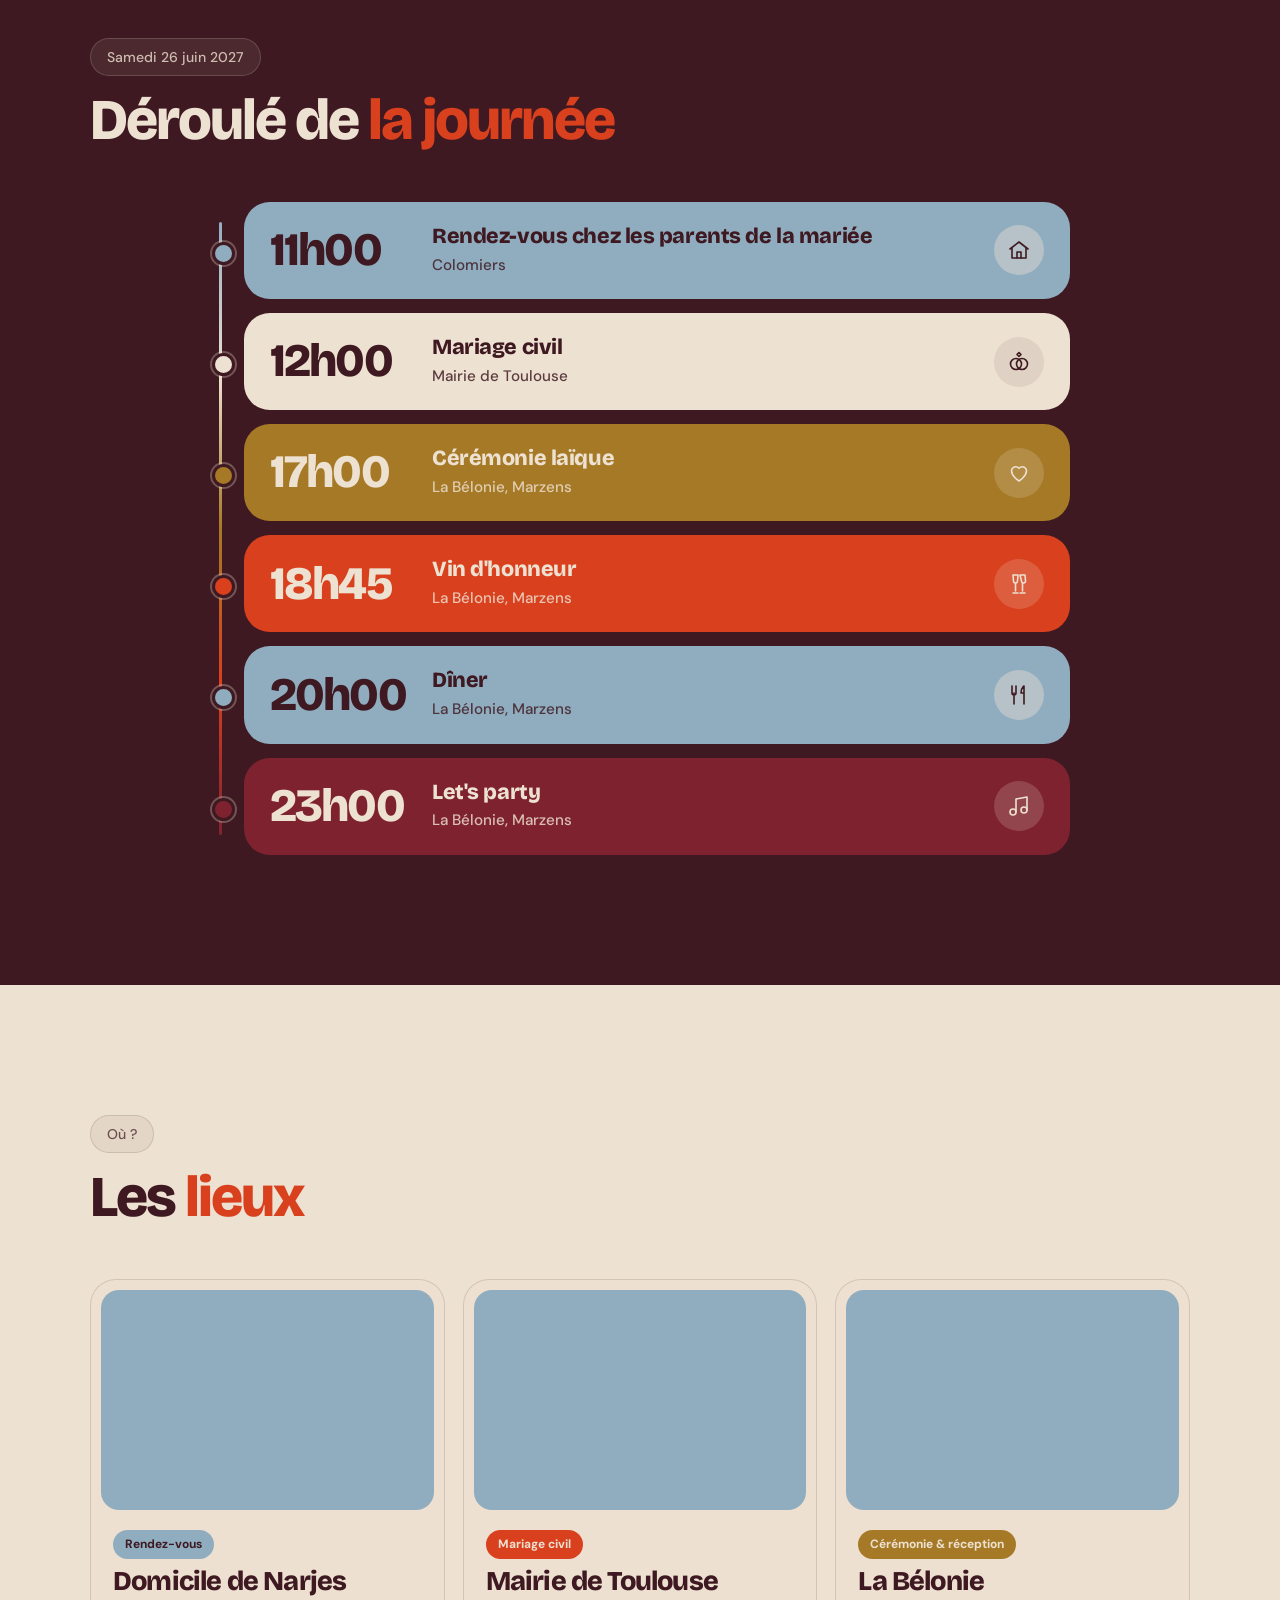
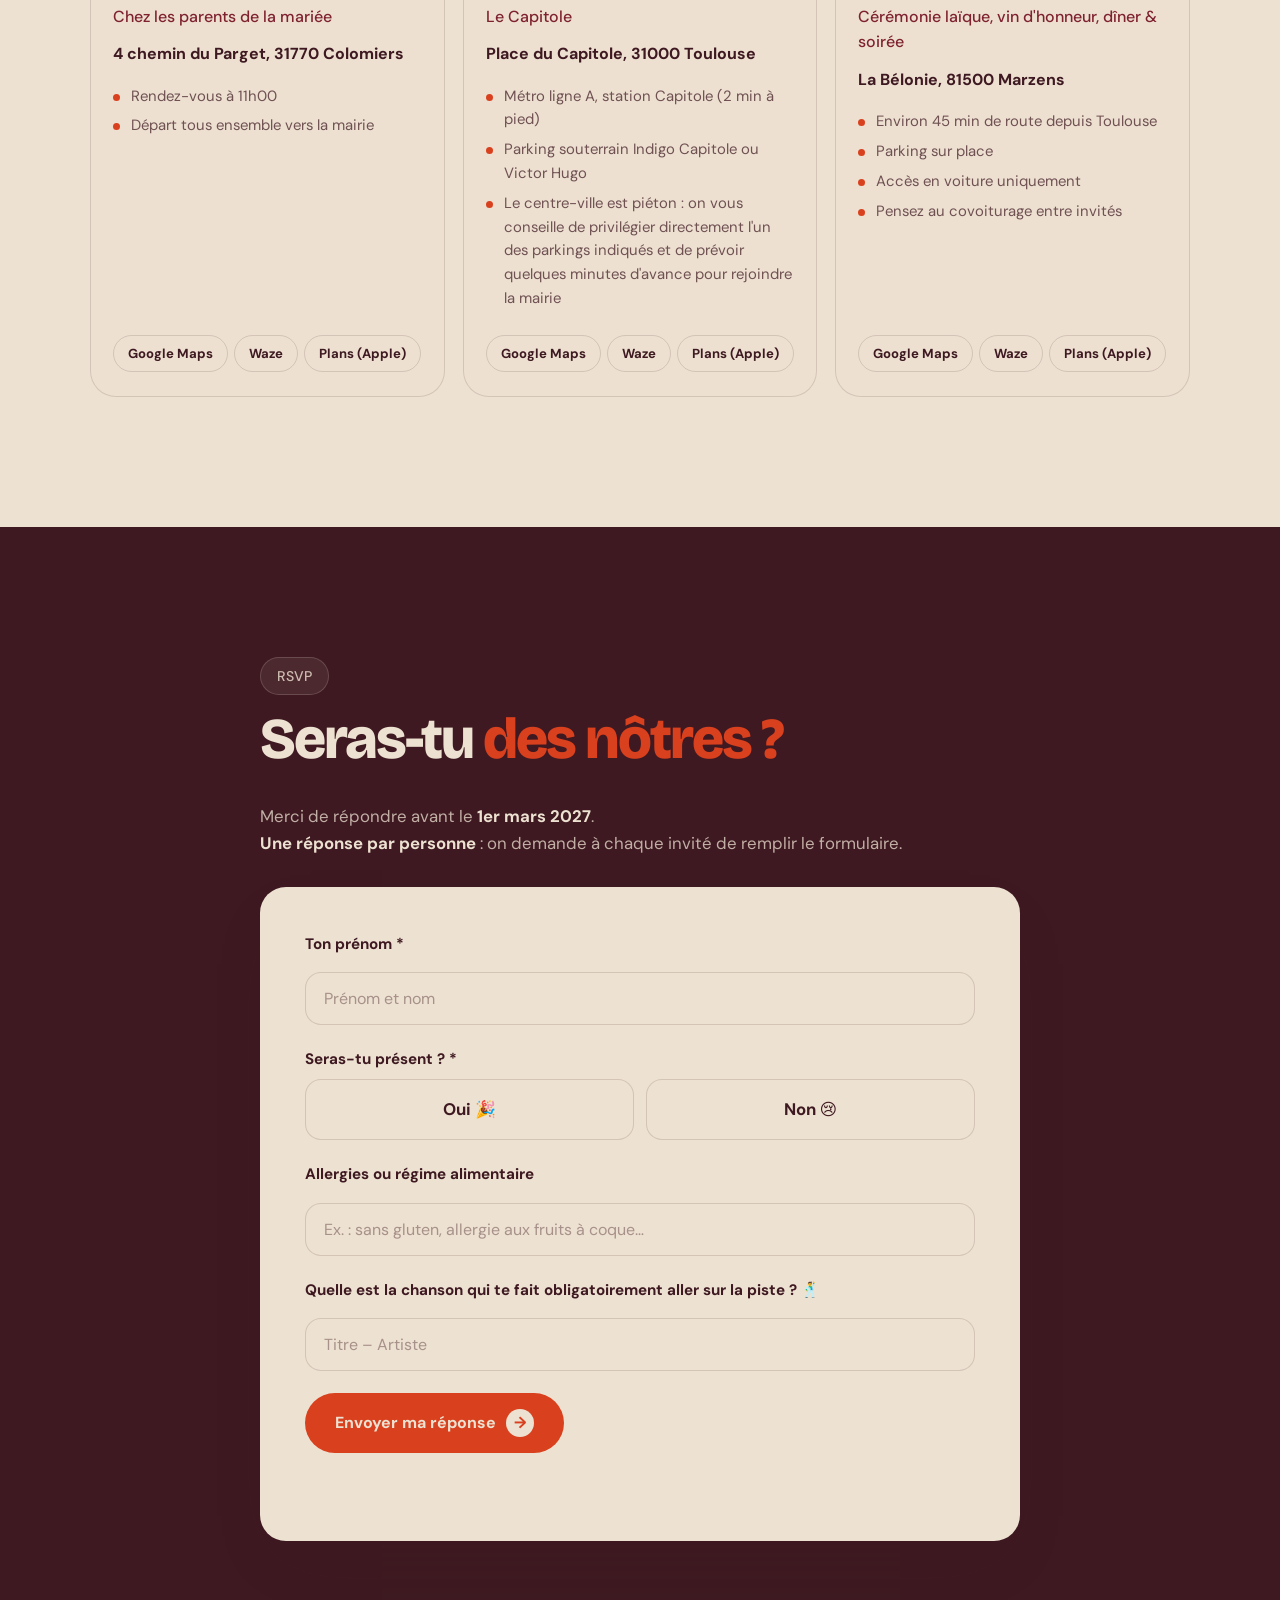
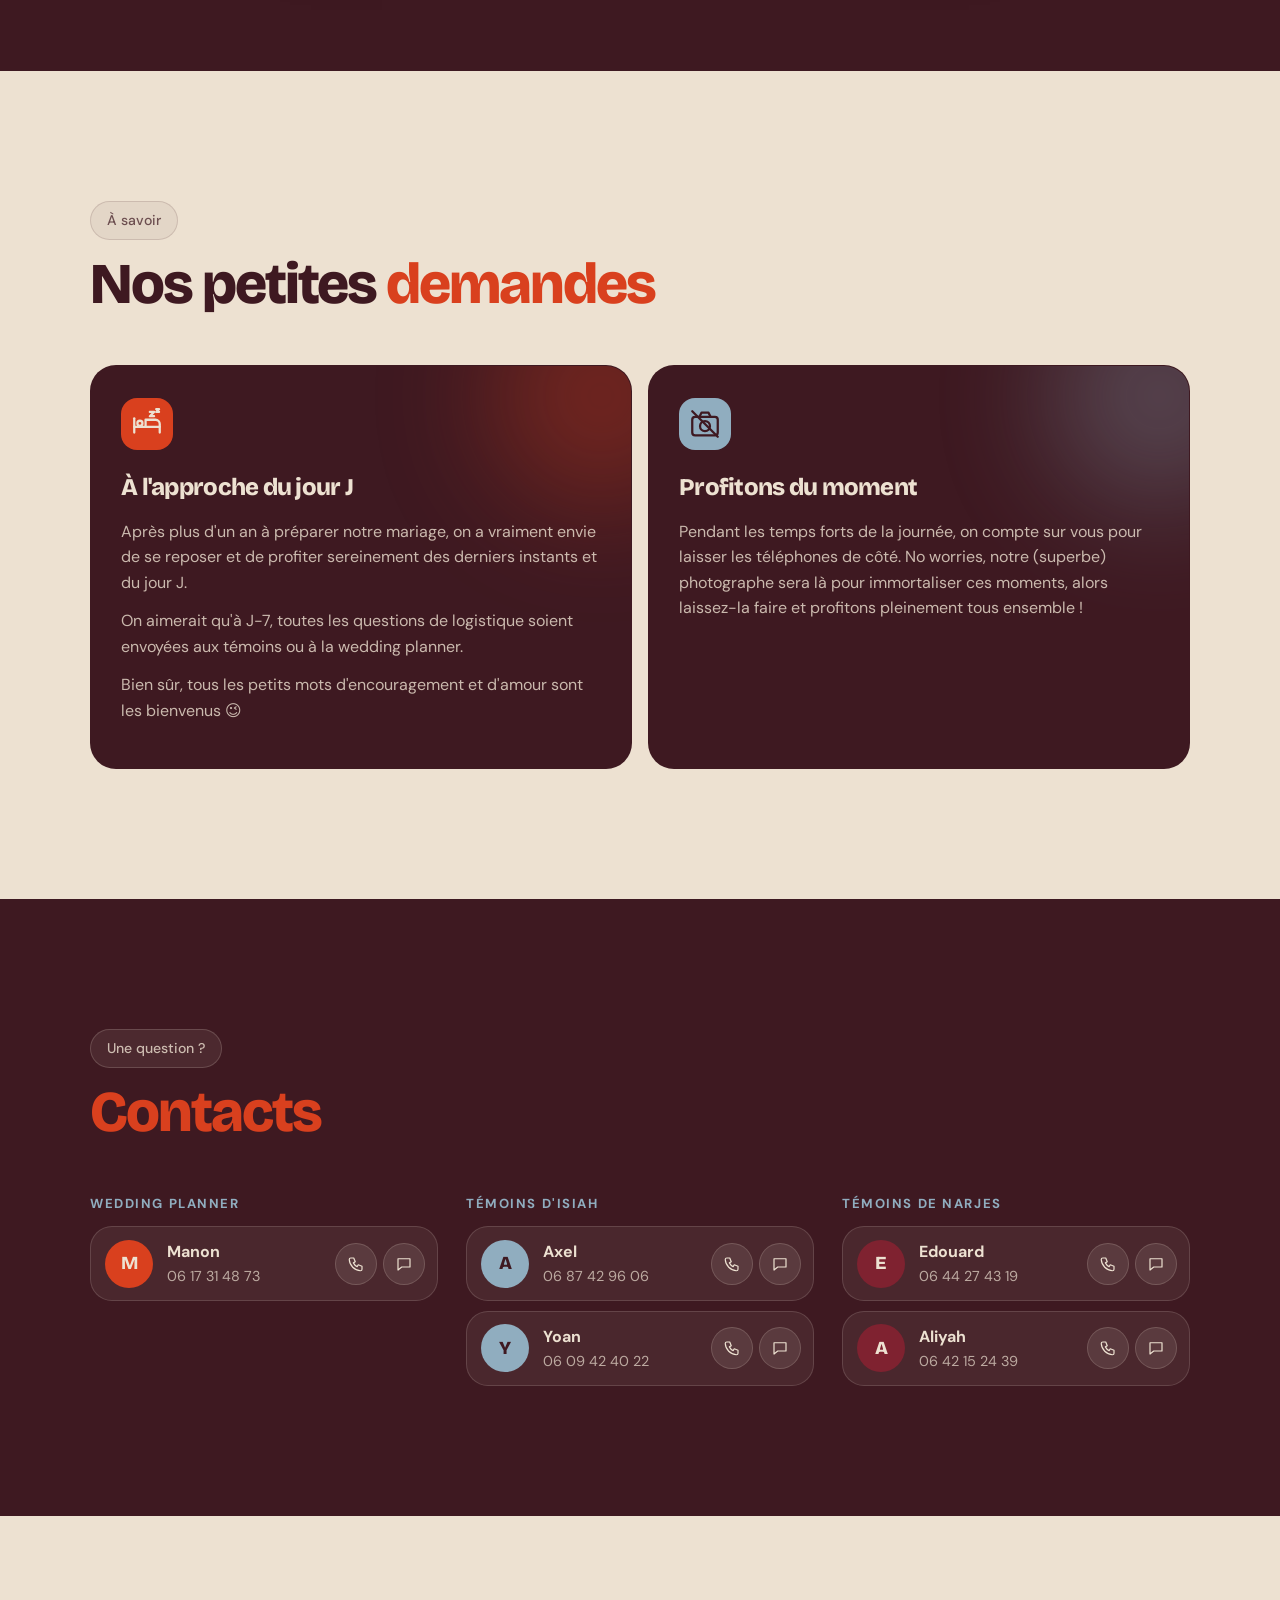
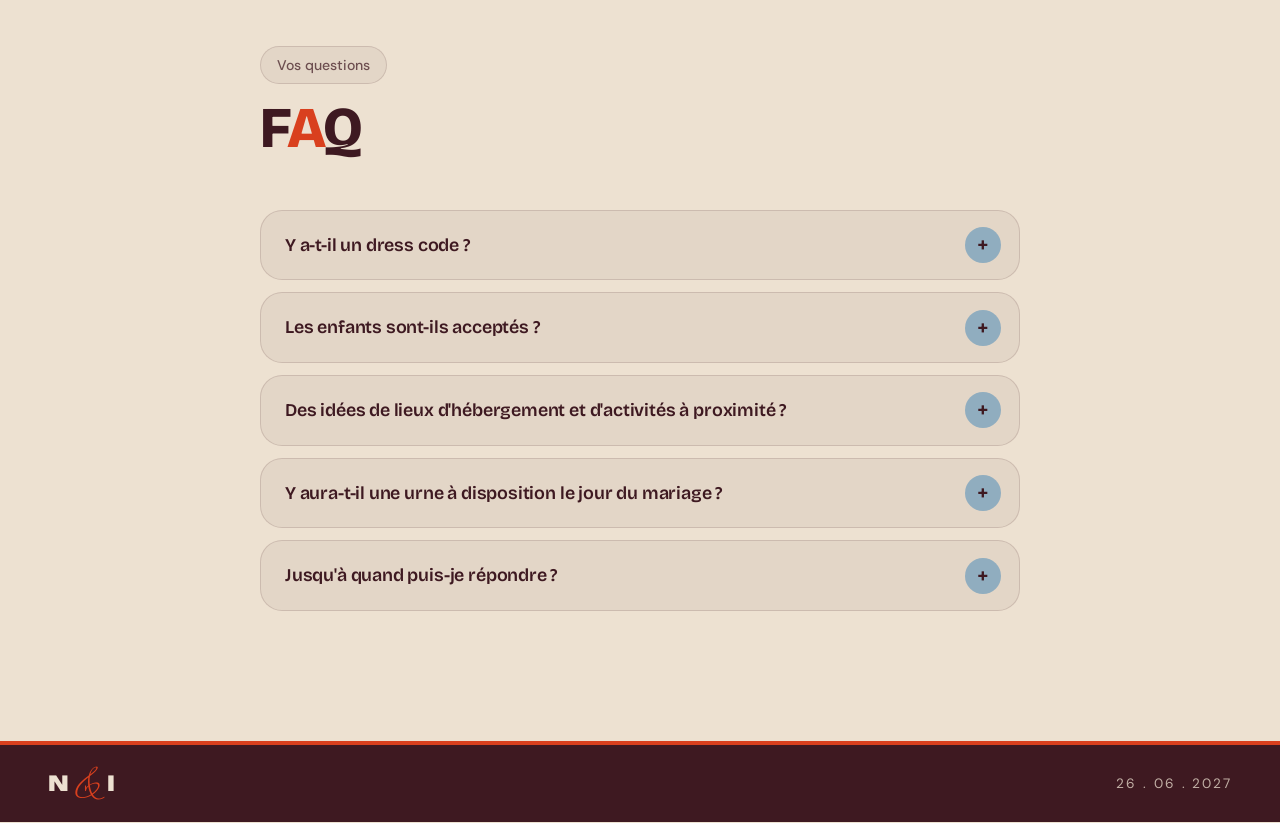
==== commit 93aaa160: "Add files via upload" ====
--- a/index.html
+++ b/index.html
@@ -2,7 +2,7 @@
 <html lang="fr">
 <head>
   <meta charset="utf-8">
-  <meta name="viewport" content="width=device-width, initial-scale=1">
+  <meta name="viewport" content="width=device-width, initial-scale=1, viewport-fit=cover">
   <title>Narjes & Isiah · 26.06.2027</title>
   <meta name="description" content="Toutes les infos pour célébrer le mariage de Narjes et Isiah.">
   <meta property="og:title" content="Narjes & Isiah · 26.06.2027">
@@ -13,7 +13,7 @@
   <link rel="preconnect" href="https://fonts.googleapis.com">
   <link rel="preconnect" href="https://fonts.gstatic.com" crossorigin>
   <link href="https://fonts.googleapis.com/css2?family=Unbounded:wght@700;900&family=Bricolage+Grotesque:opsz,wght@12..96,400;12..96,600;12..96,800&family=DM+Sans:ital,opsz,wght@0,9..40,400;0,9..40,500;0,9..40,700;1,9..40,400&family=Mrs+Saint+Delafield&display=swap" rel="stylesheet">
-  <link rel="stylesheet" href="style.css?v=19">
+  <link rel="stylesheet" href="style.css?v=20">
 </head>
 <body>
 
@@ -164,8 +164,8 @@
   <p class="pied-date" id="pied-date"></p>
 </footer>
 
-<script src="config.js?v=19"></script>
-<script src="firebase-config.js?v=19"></script>
-<script type="module" src="app.js?v=19"></script>
+<script src="config.js?v=20"></script>
+<script src="firebase-config.js?v=20"></script>
+<script type="module" src="app.js?v=20"></script>
 </body>
 </html>
--- a/style.css
+++ b/style.css
@@ -24,6 +24,8 @@
   --sans:    "DM Sans", system-ui, sans-serif;
   --script:  "Mrs Saint Delafield", "Brush Script MT", cursive;
   --r: 26px;
+  --ease-out: cubic-bezier(0.23, 1, 0.32, 1);
+  --ease-in-out: cubic-bezier(0.77, 0, 0.175, 1);
 }
 
 * { box-sizing: border-box; }
@@ -48,11 +50,11 @@
 .nav-logo span { font-family: var(--script); font-weight: 400; font-size: 2.1em; line-height: 0; vertical-align: -.14em; color: var(--orange); padding: 0 .06em; }
 .nav-links { display: flex; gap: 4px; list-style: none; margin: 0; padding: 0; }
 .nav-links a { display: block; color: var(--creme); text-decoration: none; font-weight: 500; font-size: .92rem; padding: 9px 15px; border-radius: 999px; transition: background .2s; }
-.nav-links a:hover { background: rgba(237,225,209,.12); }
+
 .nav-links a.nav-rsvp { background: var(--orange); color: var(--creme); font-weight: 700; }
-.nav-links a.nav-rsvp:hover { background: var(--framboise); }
+
 .nav-toggle { display: none; width: 44px; height: 44px; border-radius: 50%; border: 0; background: rgba(237,225,209,.12); cursor: pointer; padding: 0; }
-.nav-toggle span { display: block; width: 18px; height: 2px; background: var(--creme); margin: 5px auto; transition: .3s; }
+.nav-toggle span { display: block; width: 18px; height: 2px; background: var(--creme); margin: 5px auto; transition: transform 200ms var(--ease-out); }
 .nav-toggle[aria-expanded=true] span:first-child { transform: translateY(3.5px) rotate(45deg); }
 .nav-toggle[aria-expanded=true] span:last-child { transform: translateY(-3.5px) rotate(-45deg); }
 
@@ -61,7 +63,7 @@
   .nav-links {
     position: absolute; top: calc(100% + 10px); left: 0; right: 0; flex-direction: column; gap: 4px;
     background: rgba(62,25,33,.97); backdrop-filter: blur(16px); border-radius: 24px; padding: 0 10px;
-    max-height: 0; overflow: hidden; transition: max-height .35s ease, padding .35s;
+    max-height: 0; overflow: hidden; transition: max-height 250ms var(--ease-out), padding 250ms var(--ease-out);
   }
   .nav-links.ouvert { max-height: 460px; padding: 10px; }
   .nav-links a { padding: 14px 18px; font-size: 1rem; }
@@ -79,11 +81,11 @@
 .hero-contenu { position: relative; z-index: 2; width: min(1240px, 100% - 40px); margin: 0 auto; padding: 120px 0 52px; }
 /* Carrousel polaroid */
 .hero-haut { display: flex; align-items: center; justify-content: space-between; gap: 60px; padding-bottom: 28px; }
-.polaroids { flex: 0 0 auto; position: relative; width: clamp(200px, 22vw, 320px); aspect-ratio: 1 / 1.2; margin: 0 4% 0 0; animation: monte 1.1s cubic-bezier(.2,.8,.2,1) both; }
+.polaroids { flex: 0 0 auto; position: relative; width: clamp(200px, 22vw, 320px); aspect-ratio: 1 / 1.2; margin: 0 4% 0 0; animation: monte .7s .2s var(--ease-out) both; }
 .polaroid {
   position: absolute; inset: 0; margin: 0; padding: 7% 7% 0; background: var(--creme); border-radius: 3px;
   display: flex; flex-direction: column; box-shadow: 0 18px 40px -16px rgba(0,0,0,.6), 0 2px 6px rgba(0,0,0,.25);
-  transition: transform .9s cubic-bezier(.45,.05,.25,1), opacity .9s ease; will-change: transform, opacity;
+  transition: transform .7s var(--ease-in-out), opacity .7s var(--ease-in-out), filter .7s var(--ease-in-out); will-change: transform, opacity;
 }
 .polaroid img { width: 100%; aspect-ratio: 1; object-fit: cover; background: var(--vin); }
 .polaroid figcaption { flex: 1; display: grid; place-items: center; font-family: var(--display); font-weight: 600; color: var(--vin); font-size: clamp(.78rem, 1vw, 1rem); letter-spacing: .14em; text-transform: uppercase; line-height: 1; padding-bottom: 2%; }
@@ -91,14 +93,14 @@
 .polaroid[data-pos="1"] { transform: translate(16%, 2%) rotate(6deg); z-index: 3; }
 .polaroid[data-pos="2"] { transform: translate(-10%, 4%) rotate(-9deg); z-index: 2; }
 .polaroid[data-pos="3"] { transform: translate(4%, 4%) rotate(2deg) scale(.94); z-index: 1; opacity: 0; }
-.polaroid.sortie { transform: translate(150%, -8%) rotate(16deg) !important; opacity: 0; z-index: 5; }
+.polaroid.sortie { transform: translate(150%, -8%) rotate(16deg) !important; opacity: 0; filter: blur(2px); z-index: 5; }
 .hero-titre { display: inline-block; font-family: var(--impact); font-weight: 900; text-transform: uppercase; font-size: 9vw; line-height: .92; letter-spacing: -.01em; }
-.hero-titre .ligne { display: block; white-space: nowrap; animation: monte 1s cubic-bezier(.2,.8,.2,1) both; }
-.hero-titre .ligne + .ligne { animation-delay: .15s; }
-@keyframes monte { from { opacity: 0; transform: translateY(40px); } }
+.hero-titre .ligne { display: block; white-space: nowrap; animation: monte .7s var(--ease-out) both; }
+.hero-titre .ligne + .ligne { animation-delay: .08s; }
+@keyframes monte { from { opacity: 0; transform: translateY(16px); filter: blur(4px); } }
 .hero-titre .et { font-family: var(--script); font-weight: 400; text-transform: none; color: var(--orange); font-size: .8em; letter-spacing: 0; margin-right: .12em; vertical-align: -.02em; }
 
-.hero-bas { display: flex; align-items: flex-end; justify-content: space-between; gap: 20px; flex-wrap: wrap; margin-top: clamp(20px, 4vh, 40px); padding-top: 20px; border-top: 1px solid rgba(237,225,209,.25); animation: monte 1s .3s cubic-bezier(.2,.8,.2,1) both; }
+.hero-bas { display: flex; align-items: flex-end; justify-content: space-between; gap: 20px; flex-wrap: wrap; margin-top: clamp(20px, 4vh, 40px); padding-top: 20px; border-top: 1px solid rgba(237,225,209,.25); animation: monte .7s .16s var(--ease-out) both; }
 .hero-date { margin: 0; font-family: var(--display); font-weight: 600; font-size: clamp(1.4rem, 3vw, 2.2rem); letter-spacing: -.01em; }
 .compteur { display: flex; gap: 8px; }
 .compteur div { min-width: 66px; padding: 10px 8px; border-radius: 18px; text-align: center; background: rgba(237,225,209,.1); border: 1px solid rgba(237,225,209,.22); backdrop-filter: blur(12px); }
@@ -137,16 +139,15 @@
 .btn {
   display: inline-flex; align-items: center; justify-content: center; gap: 10px; cursor: pointer; border: 0; text-decoration: none;
   font: 700 1rem var(--sans); padding: 16px 30px; border-radius: 999px; color: var(--creme); background: var(--vin);
-  transition: transform .2s, box-shadow .2s, background .2s;
-}
-.btn:hover { transform: translateY(-2px); box-shadow: 0 12px 30px -10px rgba(217,64,30,.6); }
-.btn .fleche { display: inline-grid; place-items: center; width: 28px; height: 28px; border-radius: 50%; background: var(--orange); color: var(--creme); transition: transform .2s; }
-.btn:hover .fleche { transform: translateX(4px); }
+  transition: transform 160ms var(--ease-out), background-color 150ms ease;
+}
+.btn:active { transform: scale(.97); }
+.btn .fleche { display: inline-grid; place-items: center; width: 28px; height: 28px; border-radius: 50%; background: var(--orange); color: var(--creme); transition: transform 200ms var(--ease-out); }
 .btn:disabled { opacity: .6; cursor: wait; transform: none; }
 .btn-lien { background: none; color: var(--orange); padding: 10px; text-decoration: underline; font-weight: 700; }
-.btn-lien:hover { box-shadow: none; }
+
 .btn-secondaire { background: transparent; color: var(--vin); padding: 9px 14px; font-size: .82rem; border: 1px solid var(--trait); }
-.btn-secondaire:hover { background: var(--vin); color: var(--creme); box-shadow: none; }
+
 
 /* ---------- UN MOT ---------- */
 .mot { text-align: left; }
@@ -176,8 +177,7 @@
 
 /* ---------- LIEUX (3 alignés) ---------- */
 .lieux { display: grid; grid-template-columns: repeat(3, 1fr); gap: 18px; }
-.lieu { overflow: hidden; display: flex; flex-direction: column; transition: transform .3s, box-shadow .3s; }
-.lieu:hover { transform: translateY(-4px); box-shadow: var(--ombre); }
+.lieu { overflow: hidden; display: flex; flex-direction: column; }
 .lieu iframe { width: calc(100% - 20px); margin: 10px 10px 0; height: 220px; border: 0; border-radius: 18px; display: block; background: var(--bleu); }
 .lieu-corps { padding: 20px 22px 24px; display: flex; flex-direction: column; gap: 8px; flex: 1; }
 .lieu-badge { align-self: flex-start; font-size: .75rem; font-weight: 700; padding: 5px 12px; border-radius: 999px; background: var(--bleu); color: var(--vin); }
@@ -205,9 +205,9 @@
 .choix { display: grid; grid-template-columns: 1fr 1fr; gap: 12px; }
 .pastille { cursor: pointer; }
 .pastille input { position: absolute; opacity: 0; pointer-events: none; }
-.pastille span { display: block; text-align: center; padding: 16px 10px; border-radius: 16px; border: 1.5px solid var(--trait); background: var(--creme); font-weight: 700; font-size: 1.05rem; transition: .2s; }
-.pastille:hover span { border-color: var(--orange); }
-.pastille input:checked + span { background: var(--orange); border-color: var(--orange); color: var(--creme); transform: scale(1.02); }
+.pastille span { display: block; text-align: center; padding: 16px 10px; border-radius: 16px; border: 1.5px solid var(--trait); background: var(--creme); font-weight: 700; font-size: 1.05rem; transition: transform 160ms var(--ease-out), background-color 150ms ease, border-color 150ms ease; }
+
+.pastille input:checked + span { background: var(--orange); border-color: var(--orange); color: var(--creme); }
 .pastille input[value=non]:checked + span { background: var(--bleu); border-color: var(--bleu); color: var(--vin); }
 .pastille input:focus-visible + span { box-shadow: 0 0 0 5px rgba(217,64,30,.2); }
 #si-present { display: grid; gap: 22px; }
@@ -218,7 +218,7 @@
 .form-statut.erreur { color: var(--framboise); font-weight: 700; }
 .champ.invalide input, .champ.invalide .pastille span { border-color: var(--framboise); }
 .merci { padding: 48px 30px; text-align: center; box-shadow: var(--ombre); }
-.merci-coeur { font-size: 3rem; margin: 0; animation: battement 1.2s ease-in-out infinite; }
+.merci-coeur { font-size: 3rem; margin: 0; animation: battement 1.2s ease-in-out 2; }
 @keyframes battement { 50% { transform: scale(1.15); } }
 .merci h3 { font-family: var(--display); font-weight: 800; font-size: 2.2rem; letter-spacing: -.03em; margin: 6px 0 8px; }
 
@@ -238,8 +238,7 @@
 .temoins-groupes { display: grid; grid-template-columns: repeat(auto-fit, minmax(290px, 1fr)); gap: 28px; }
 .temoins-groupe h4 { font-weight: 700; font-size: .82rem; text-transform: uppercase; letter-spacing: .12em; color: var(--framboise); margin: 0 0 12px; }
 .temoins-grille { display: grid; gap: 10px; }
-.temoin { display: flex; align-items: center; gap: 14px; padding: 12px 12px 12px 14px; border-radius: 22px; background: var(--carte); border: 1px solid var(--trait); transition: box-shadow .2s, transform .2s; }
-.temoin:hover { transform: translateY(-2px); box-shadow: var(--ombre); }
+.temoin { display: flex; align-items: center; gap: 14px; padding: 12px 12px 12px 14px; border-radius: 22px; background: var(--carte); border: 1px solid var(--trait); }
 .avatar { flex: 0 0 48px; height: 48px; border-radius: 50%; display: grid; place-items: center; font-family: var(--display); font-weight: 800; font-size: 1.15rem; color: var(--creme); background: var(--orange); }
 .temoins-groupe:nth-child(2) .avatar { background: var(--bleu); color: var(--vin); }
 .temoins-groupe:nth-child(3) .avatar { background: var(--framboise); }
@@ -247,8 +246,8 @@
 .temoin-nom { font-weight: 700; margin: 0; }
 .temoin-tel { margin: 0; color: var(--doux); font-size: .9rem; }
 .temoin-actions { display: flex; gap: 6px; }
-.rond { width: 42px; height: 42px; border-radius: 50%; display: grid; place-items: center; background: var(--voile); border: 1px solid var(--trait); color: var(--vin); text-decoration: none; transition: .2s; }
-.rond:hover { background: var(--vin); color: var(--creme); }
+.rond { width: 42px; height: 42px; border-radius: 50%; display: grid; place-items: center; background: var(--voile); border: 1px solid var(--trait); color: var(--vin); text-decoration: none; transition: transform 160ms var(--ease-out), background-color 150ms ease, color 150ms ease; }
+
 .rond svg { width: 18px; height: 18px; }
 
 /* ---------- FAQ ---------- */
@@ -257,7 +256,7 @@
 .faq details[open] { box-shadow: var(--ombre); }
 .faq summary { list-style: none; cursor: pointer; padding: 20px 70px 20px 24px; position: relative; font-family: var(--display); font-weight: 600; font-size: 1.12rem; letter-spacing: -.01em; }
 .faq summary::-webkit-details-marker { display: none; }
-.faq summary::after { content: "+"; position: absolute; right: 18px; top: 50%; transform: translateY(-50%); width: 36px; height: 36px; border-radius: 50%; display: grid; place-items: center; background: var(--bleu); color: var(--vin); font-size: 1.4rem; transition: transform .3s, background .3s; }
+.faq summary::after { content: "+"; position: absolute; right: 18px; top: 50%; transform: translateY(-50%); width: 36px; height: 36px; border-radius: 50%; display: grid; place-items: center; background: var(--bleu); color: var(--vin); font-size: 1.4rem; transition: transform 250ms var(--ease-out), background-color 150ms ease; }
 .faq details[open] summary::after { transform: translateY(-50%) rotate(45deg); background: var(--orange); color: var(--creme); }
 .faq details p { margin: 0; padding: 0 24px 22px; color: var(--doux); }
 .couleurs { display: inline-flex; gap: 6px; vertical-align: middle; margin-left: 8px; }
@@ -271,13 +270,8 @@
 .pied-date { margin: 0; font-size: .85rem; letter-spacing: .14em; opacity: .75; }
 
 /* ---------- APPARITION ---------- */
-.apparait { opacity: 0; transform: translateY(36px) scale(.98); transition: opacity .8s cubic-bezier(.2,.8,.2,1), transform .8s cubic-bezier(.2,.8,.2,1); }
-.apparait.visible { opacity: 1; transform: none; }
-.etape.apparait.visible { transition: opacity .8s, transform .4s; }
-.etape.apparait.visible:hover { transform: translateX(6px); }
 @media (prefers-reduced-motion: reduce) {
   *, *::before, *::after { animation: none !important; }
-  .apparait { opacity: 1; transform: none; }
   html { scroll-behavior: auto; }
 }
 
@@ -317,7 +311,7 @@
 .tag.oui { background: var(--orange); color: var(--creme); }
 .tag.non { background: var(--bleu); color: var(--vin); }
 .suppr { background: none; border: 0; cursor: pointer; color: var(--doux); font-size: 1.1rem; }
-.suppr:hover { color: var(--orange); }
+
 
 /* ---------- Alternance des fonds : vin / crème ---------- */
 /* RSVP sur fond vin */
@@ -334,7 +328,43 @@
 #contacts .temoin { background: rgba(237,225,209,.07); border-color: rgba(237,225,209,.16); color: var(--creme); }
 #contacts .temoin-tel { color: rgba(237,225,209,.7); }
 #contacts .rond { background: rgba(237,225,209,.1); border-color: rgba(237,225,209,.18); color: var(--creme); }
-#contacts .rond:hover { background: var(--orange); color: var(--creme); }
+
 /* FAQ sur fond crème */
 #faq .faq details { background: var(--voile); border-color: var(--trait); }
 #faq .faq details[open] { background: var(--creme); }
+
+/* ---------- Finitions (toucher, mobile, mouvements) ---------- */
+html { -webkit-text-size-adjust: 100%; }
+a, button, summary, label, input { -webkit-tap-highlight-color: transparent; }
+a, button, summary, .pastille { touch-action: manipulation; }
+.btn, .nav-links a, .rond, .pastille span, .faq summary, .nav-toggle { -webkit-user-select: none; user-select: none; }
+input[type=text], input[type=email], input[type=password] { font-size: 16px; } /* évite le zoom automatique sur iPhone */
+.rond:active, .nav-links a:active, .pastille:active span { transform: scale(.96); }
+.faq summary { transition: color 150ms ease; }
+.faq summary:active::after { transform: translateY(-50%) scale(.92); }
+.temoin-nom, .lieu h3, .etape-titre { overflow-wrap: anywhere; }
+.nav { padding-left: max(22px, env(safe-area-inset-left)); padding-right: max(10px, env(safe-area-inset-right)); }
+.pied { padding-bottom: max(22px, env(safe-area-inset-bottom)); }
+
+@media (hover: hover) and (pointer: fine) {
+  .nav-links a:hover { background: rgba(237,225,209,.12); }
+  .nav-links a.nav-rsvp:hover { background: var(--framboise); }
+  .btn:hover { background-color: var(--orange); }
+  #rsvp .btn:hover { background-color: var(--framboise); }
+  .btn:hover .fleche { transform: translateX(3px); }
+  .btn-secondaire:hover { background: var(--vin); color: var(--creme); }
+  .pastille:hover span { border-color: var(--orange); }
+  .rond:hover { background: var(--vin); color: var(--creme); }
+  #contacts .rond:hover { background: var(--orange); color: var(--creme); }
+  .faq summary:hover { color: var(--orange); }
+  .suppr:hover { color: var(--orange); }
+}
+
+/* FAQ : ouverture douce (navigateurs récents ; les autres s'ouvrent instantanément) */
+:root { interpolate-size: allow-keywords; }
+.faq details::details-content { block-size: 0; overflow: clip; transition: block-size 250ms var(--ease-out), content-visibility 250ms allow-discrete; }
+.faq details[open]::details-content { block-size: auto; }
+
+@media (prefers-reduced-motion: reduce) {
+  *, *::before, *::after { transition-duration: 0ms !important; }
+}
